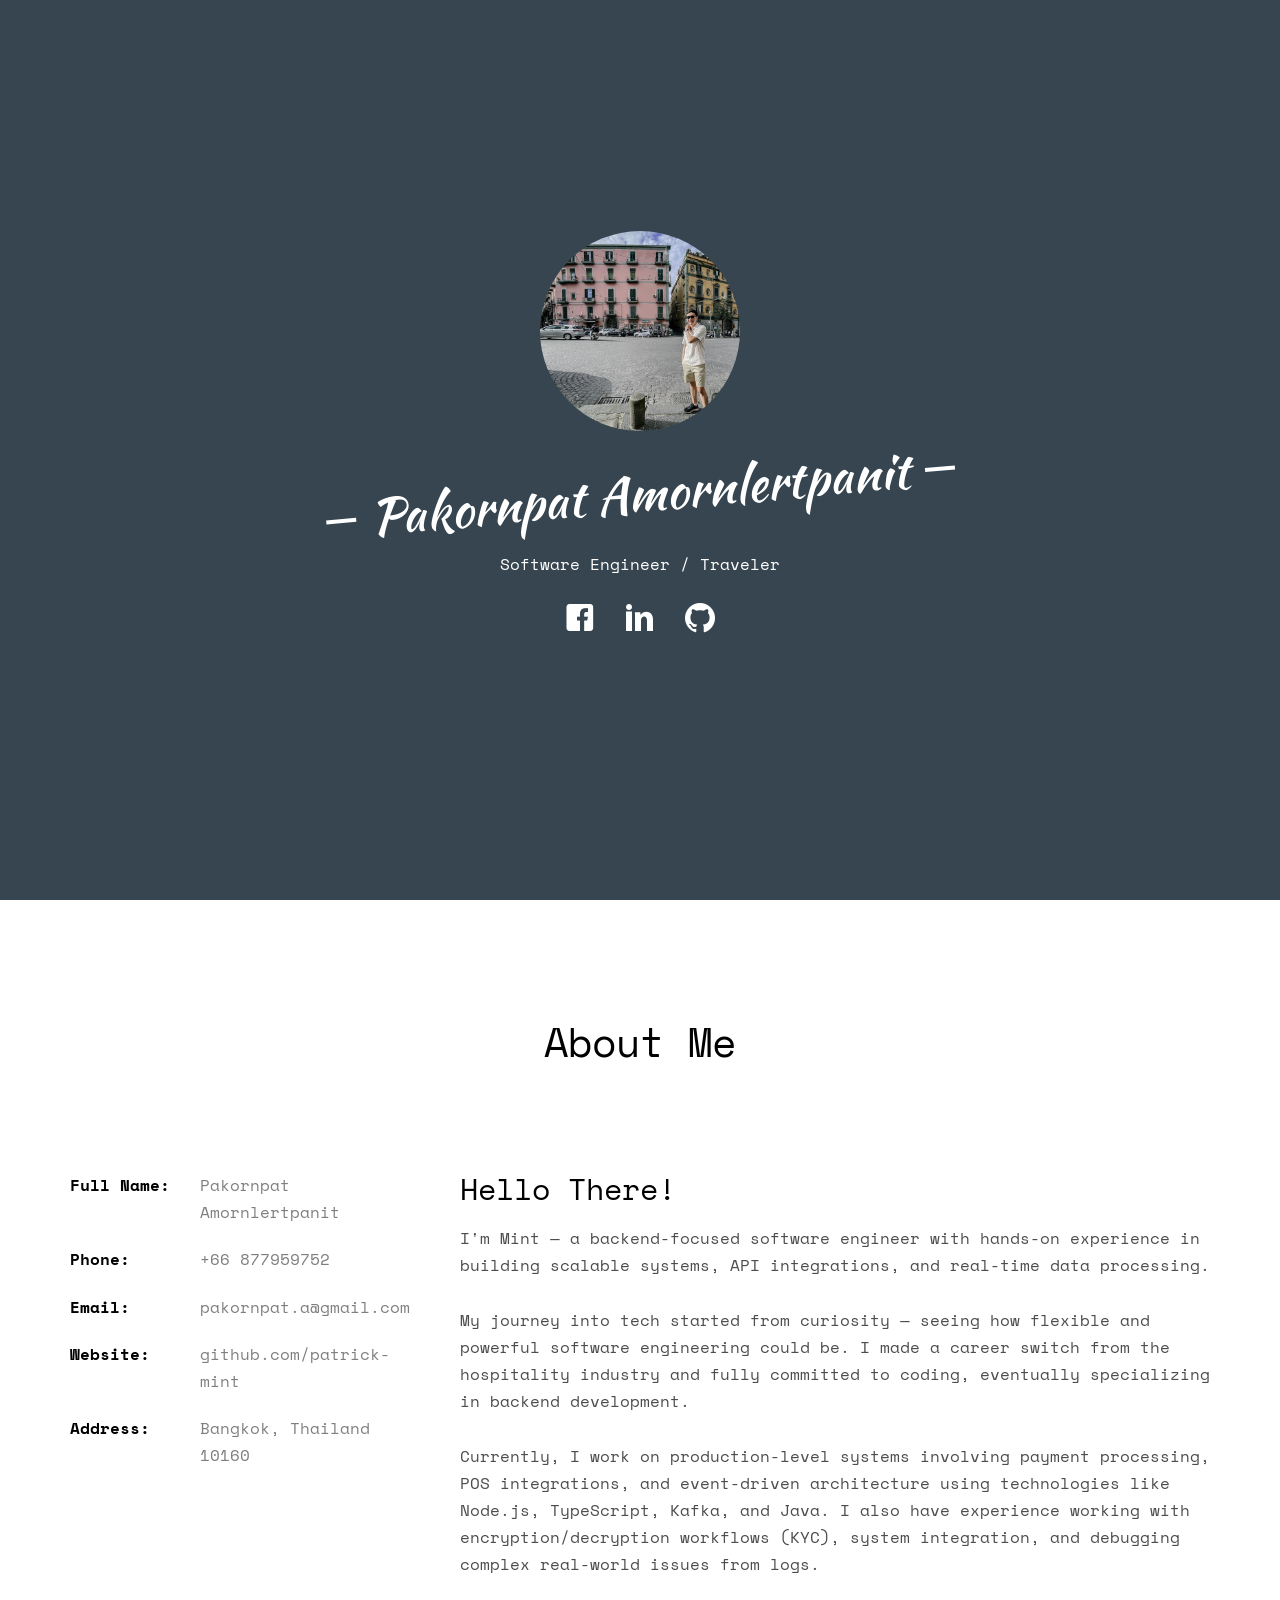
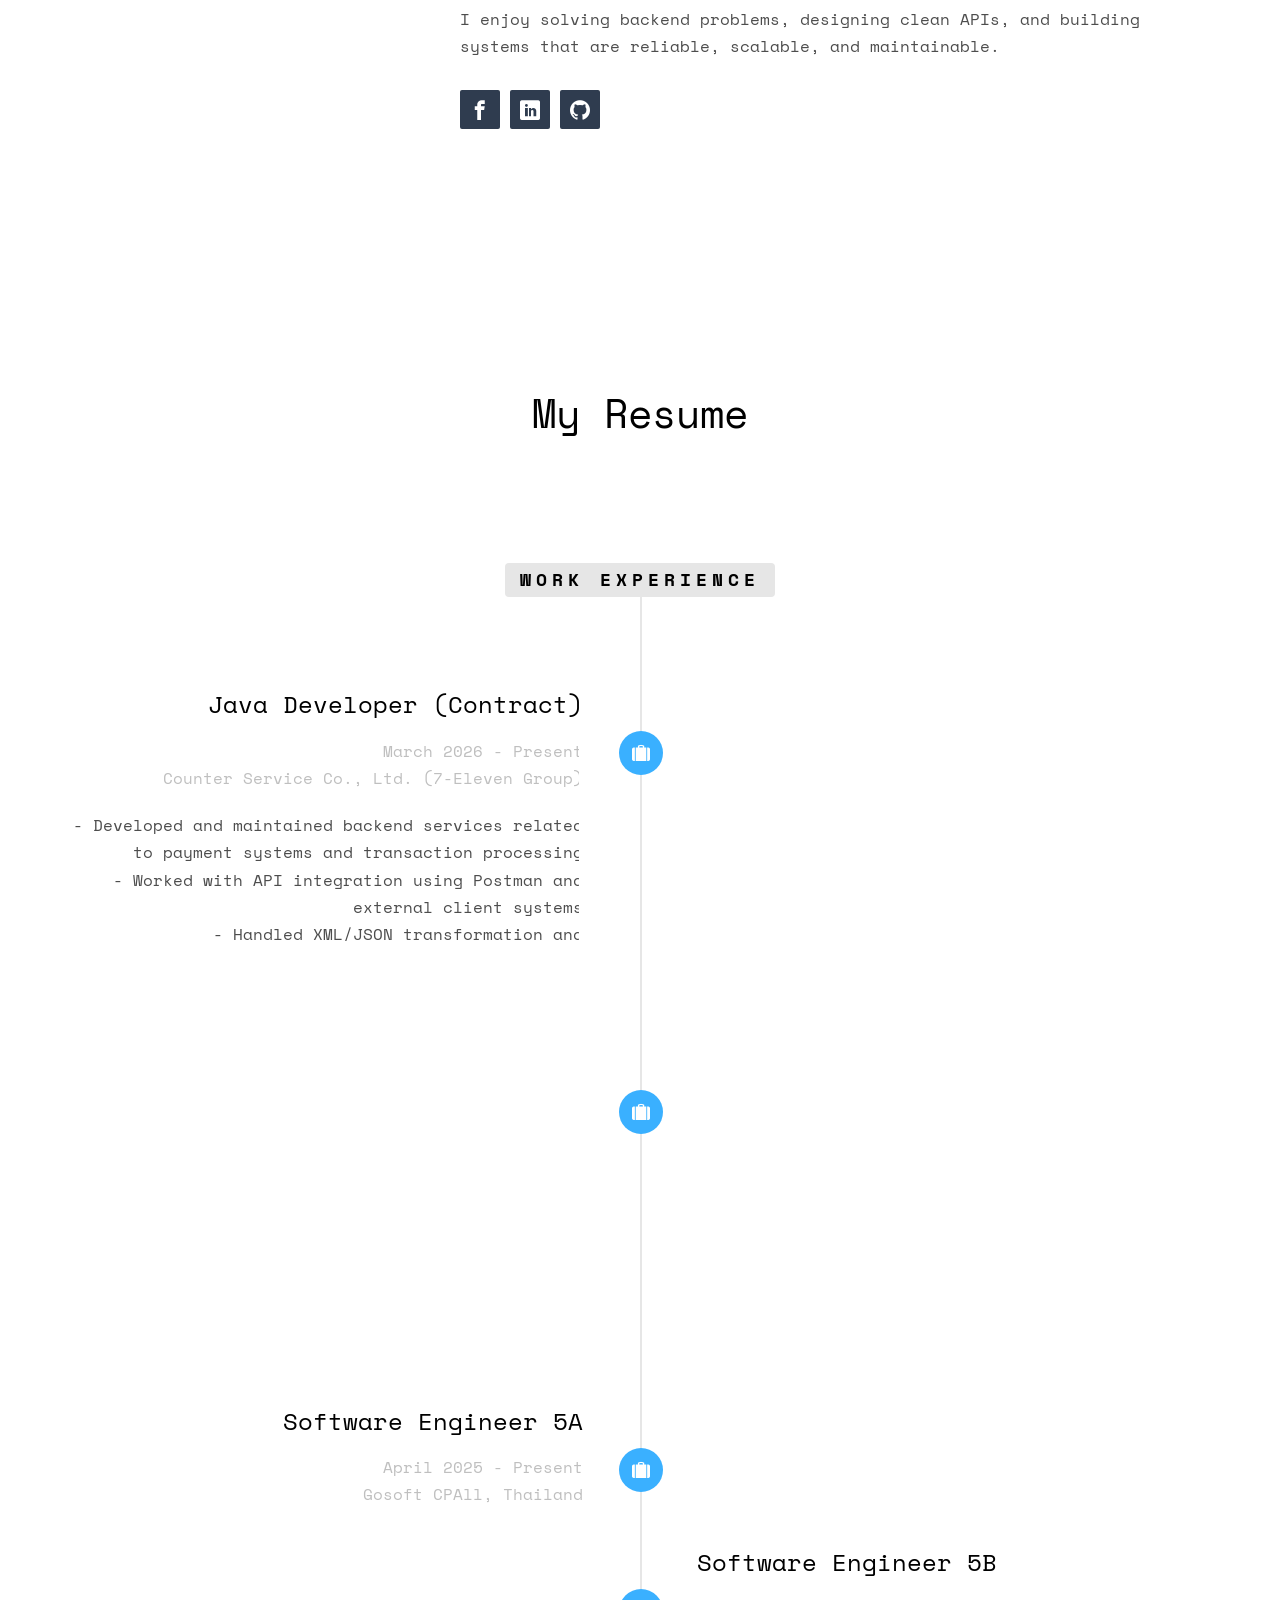
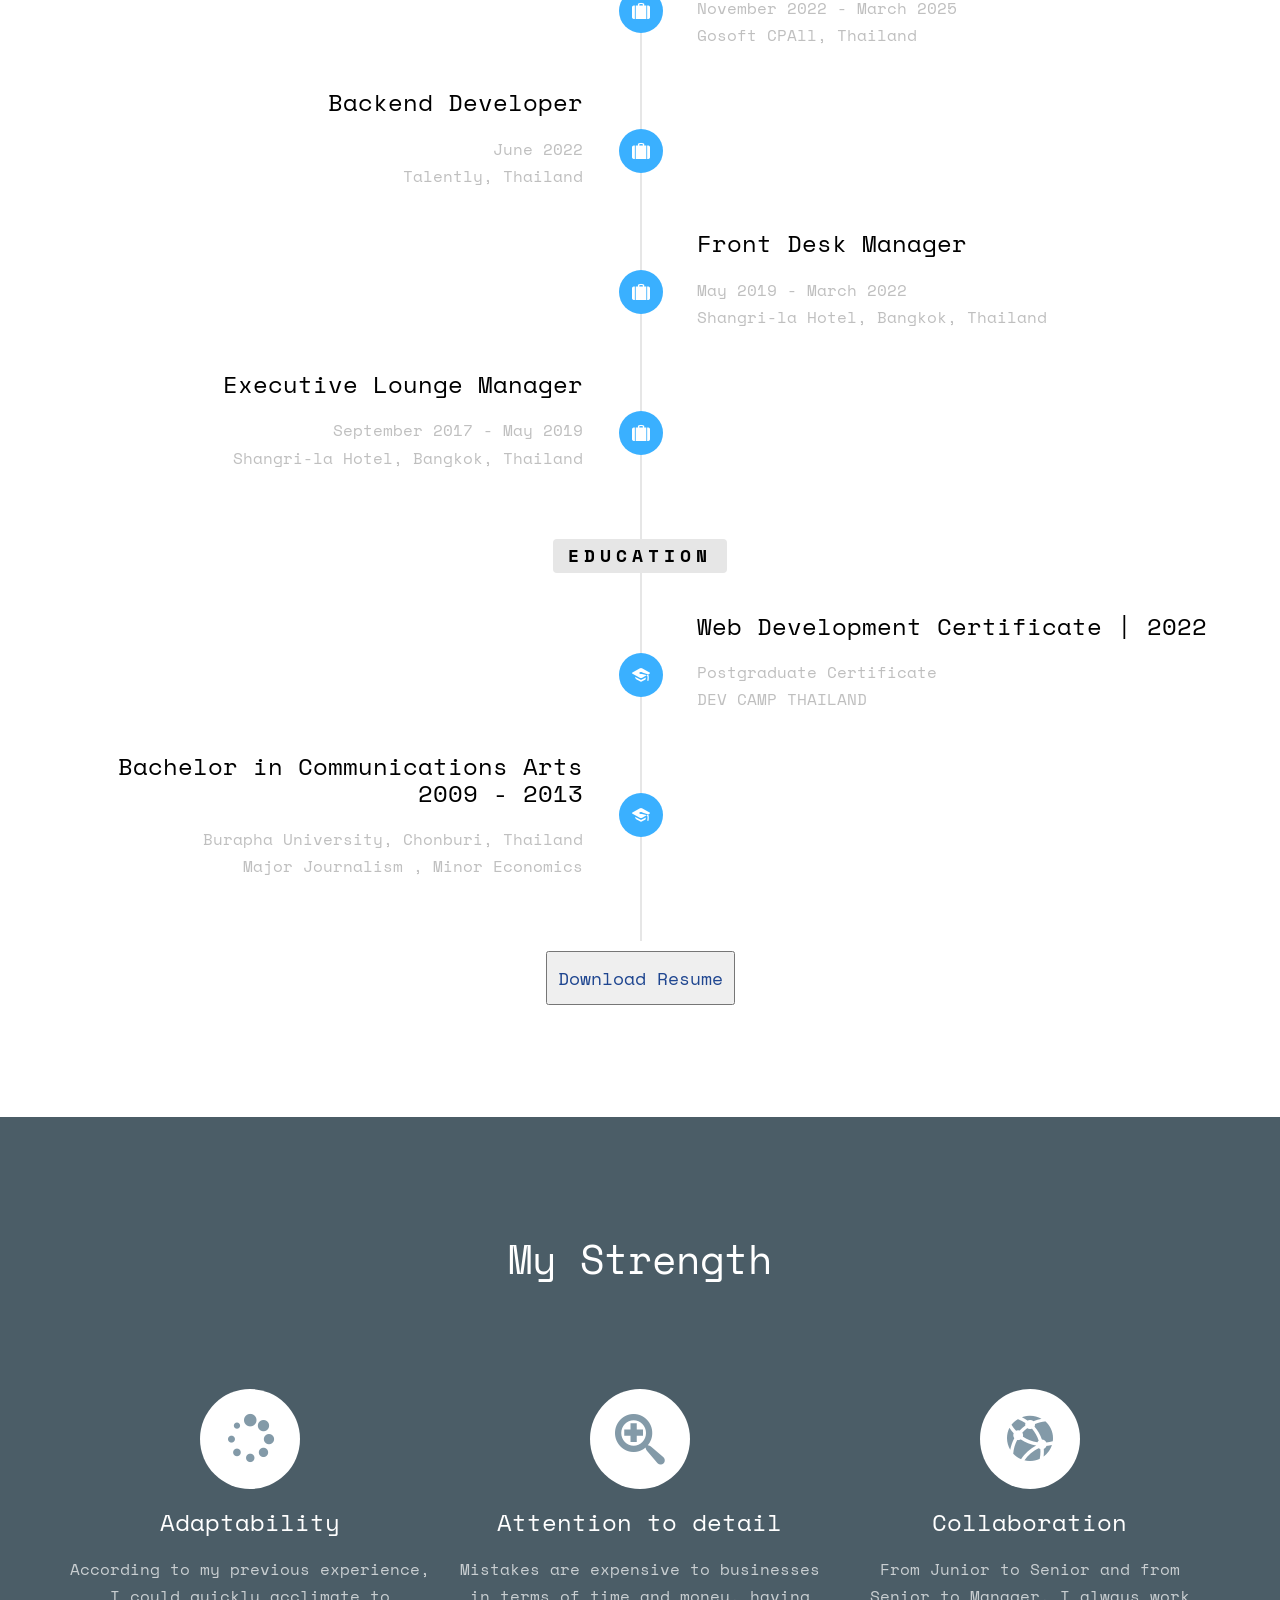
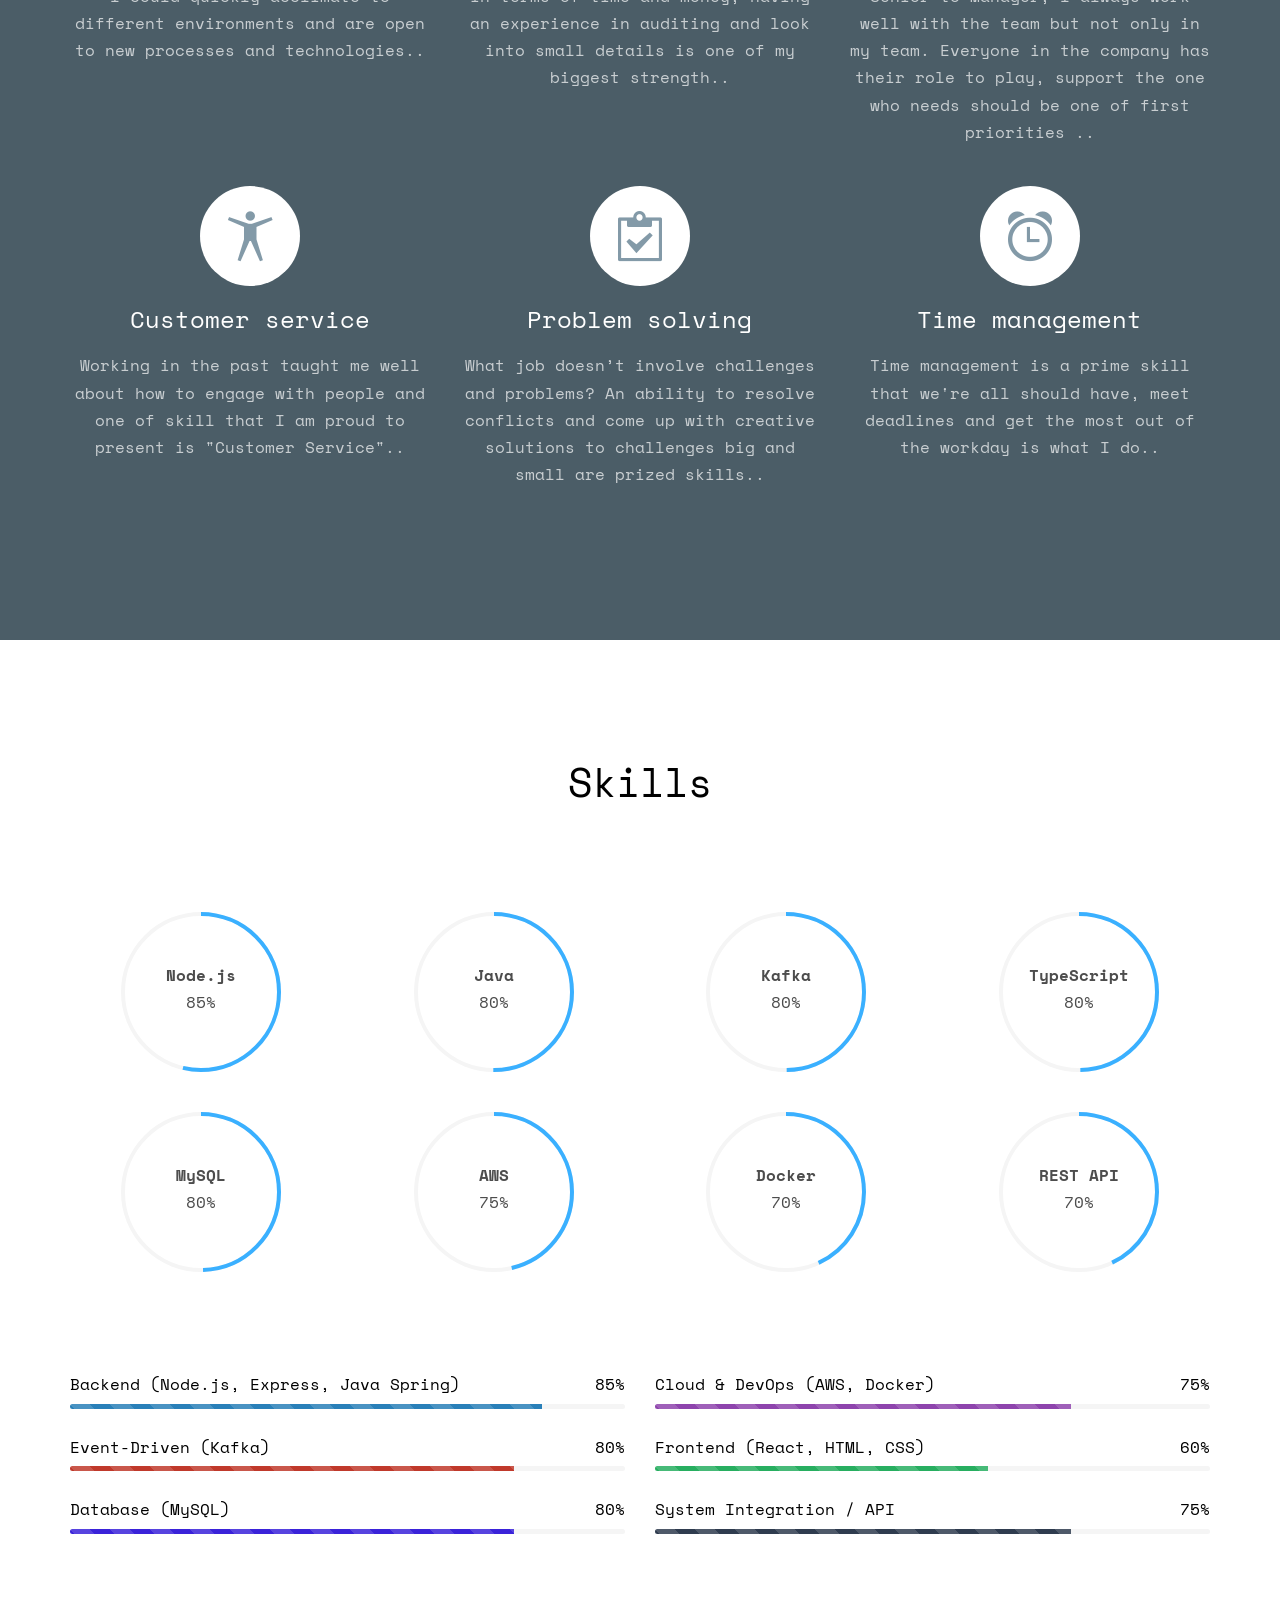
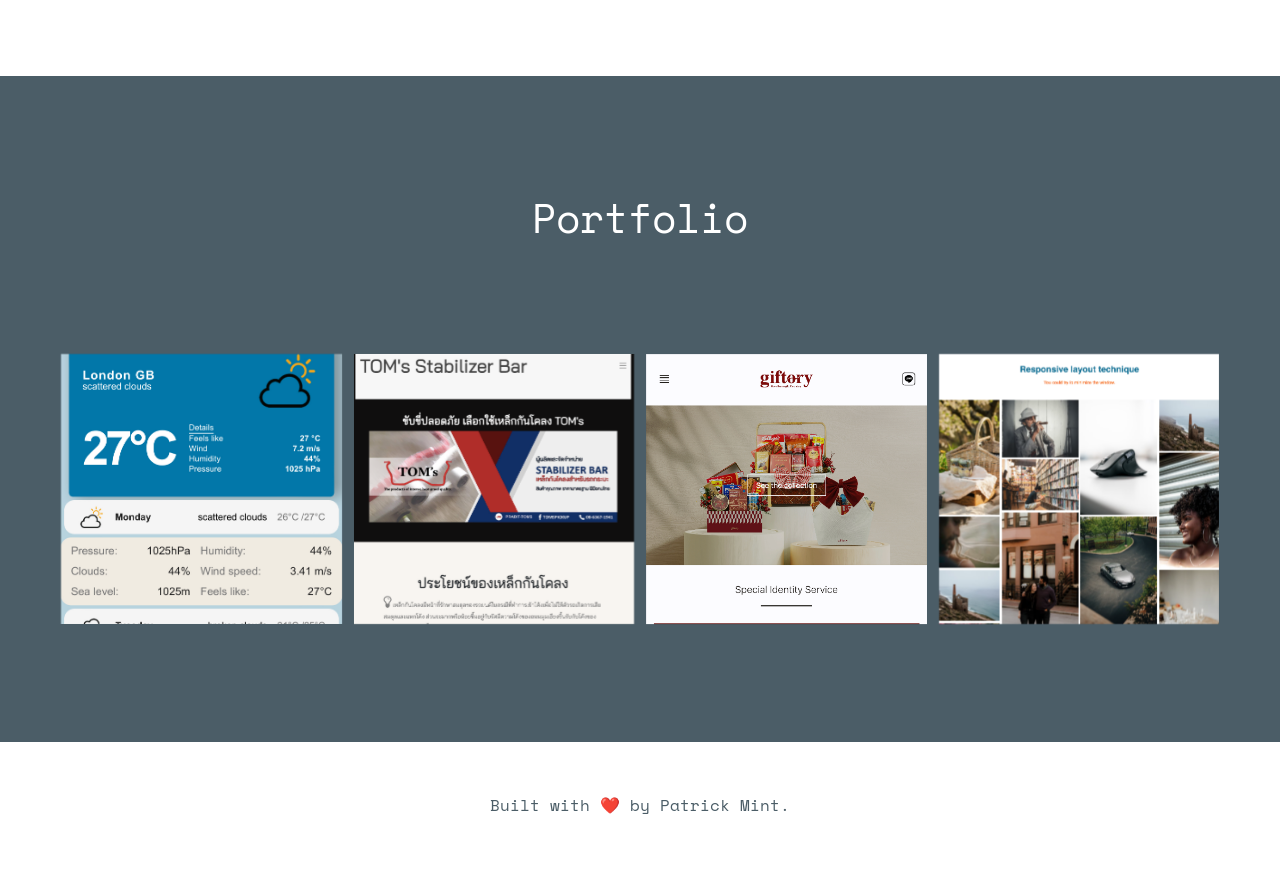
==== index.html @ 3bdcd688 "update phone number" ====
<!DOCTYPE HTML>
<html>

<head>
	<meta charset="utf-8">
	<meta http-equiv="X-UA-Compatible" content="IE=edge">
	<title>Patrick's Portfolio</title>

	<!-- Facebook and Twitter integration -->
	<meta property="og:title" content="" />
	<meta property="og:image" content="" />
	<meta property="og:url" content="" />
	<meta property="og:site_name" content="" />
	<meta property="og:description" content="" />
	<meta name="twitter:title" content="" />
	<meta name="twitter:image" content="" />
	<meta name="twitter:url" content="" />
	<meta name="twitter:card" content="" />

	<link href="https://fonts.googleapis.com/css?family=Space+Mono" rel="stylesheet">
	<link href="https://fonts.googleapis.com/css?family=Kaushan+Script" rel="stylesheet">
	<link rel="stylesheet" href="css/animate.css">
	<link rel="stylesheet" href="css/icomoon.css">
	<link rel="stylesheet" href="css/bootstrap.css">
	<link rel="stylesheet" href="css/style.css">
	<script src="js/modernizr-2.6.2.min.js"></script>


</head>

<body>

	<div class="fh5co-loader"></div>

	<div id="page">
		<header id="fh5co-header" class="fh5co-cover js-fullheight" role="banner"
			style="background-image:url(images/cover_bg_3.jpg);" data-stellar-background-ratio="0.5">
			<div class="overlay"></div>
			<div class="container">
				<div class="row">
					<div class="col-md-8 col-md-offset-2 text-center">
						<div class="display-t js-fullheight">
							<div class="display-tc js-fullheight animate-box" data-animate-effect="fadeIn">
								<div class="profile-thumb" style="background: url(images/user-3.jpg);"></div>
								<h1><span>Pakornpat Amornlertpanit</span></h1>
								<h3><span>Software Engineer / Traveler</span></h3>
								<p>
								<ul class="fh5co-social-icons">

									<li><a href="https://www.facebook.com/mintler/"><i class="icon-facebook2"></i></a>
									</li>
									<li><a href="https://www.linkedin.com/in/pakornpat-amornlertpanit-306434a5/"><i
												class="icon-linkedin2"></i></a></li>
									<li><a href="https://github.com/patrick-mint/"><i class="icon-github2"></i></a></li>

								</ul>
								</p>
							</div>
						</div>
					</div>
				</div>
			</div>
		</header>

		<div id="fh5co-about" class="animate-box">
			<div class="container">
				<div class="row">
					<div class="col-md-8 col-md-offset-2 text-center fh5co-heading">
						<h2>About Me</h2>
					</div>
				</div>
				<div class="row">
					<div class="col-md-4">
						<ul class="info">
							<li><span class="first-block">Full Name:</span><span class="second-block">Pakornpat
									Amornlertpanit</span></li>
							<li><span class="first-block">Phone:</span><span class="second-block">+66 877959752</span></li>
							<li><span class="first-block">Email:</span><span
									class="second-block">pakornpat.a@gmail.com</span></li>
							<li><span class="first-block">Website:</span><span
									class="second-block">github.com/patrick-mint</span></li>
							<li><span class="first-block">Address:</span><span class="second-block">Bangkok,
									Thailand 10160</span></li>
						</ul>
					</div>
					<div class="col-md-8">
						<h2>Hello There!</h2>
						<p>
							I'm Mint — a backend-focused software engineer with hands-on experience in building scalable
							systems, API integrations, and real-time data processing.

							<br><br>

							My journey into tech started from curiosity — seeing how flexible and powerful software
							engineering could be. I made a career switch from the hospitality industry and fully
							committed to coding, eventually specializing in backend development.

							<br><br>

							Currently, I work on production-level systems involving payment processing, POS
							integrations, and event-driven architecture using technologies like Node.js, TypeScript,
							Kafka, and Java. I also have experience working with encryption/decryption workflows (KYC),
							system integration, and debugging complex real-world issues from logs.

							<br><br>

							I enjoy solving backend problems, designing clean APIs, and building systems that are
							reliable, scalable, and maintainable.
						</p>



						</p>
						<p>
						<ul class="fh5co-social-icons">
							<li><a href="https://www.facebook.com/mintler/"><i class="icon-facebook3"></i></a></li>
							<li><a href="https://www.linkedin.com/in/pakornpat-amornlertpanit-306434a5/"><i
										class="icon-linkedin3"></i></a></li>
							<li><a href="https://github.com/patrick-mint"><i class="icon-github2"></i></a></li>
						</ul>
						</p>
					</div>
				</div>
			</div>
		</div>

		<div id="fh5co-resume" class="fh5co-bg-color">
			<div class="container">
				<div class="row animate-box">
					<div class="col-md-8 col-md-offset-2 text-center fh5co-heading">
						<h2>My Resume</h2>
					</div>
				</div>
				<div class="row">
					<div class="col-md-12 col-md-offset-0">
						<ul class="timeline">
							<li class="timeline-heading text-center animate-box">
								<div>
									<h3>Work Experience</h3>
								</div>
							</li>
							<br /><br />
							<li class="animate-box timeline-unverted">
								<div class="timeline-badge"><i class="icon-suitcase"></i></div>
								<div class="timeline-panel">
									<div class="timeline-heading">
										<h3 class="timeline-title">Java Developer (Contract)</h3>
										<span class="company">March 2026 - Present<br> Counter Service Co., Ltd.
											(7-Eleven Group)</span>
									</div>
									<div class="timeline-body">
										<p>
											- Developed and maintained backend services related to payment systems and
											transaction processing<br>
											- Worked with API integration using Postman and external client systems<br>
											- Handled XML/JSON transformation and encryption/decryption workflows
											(KYC-related)<br>
											- Investigated and debugged production logs to resolve real-time issues
										</p>
									</div>
								</div>
							</li>

							<li class="timeline-inverted animate-box">
								<div class="timeline-badge"><i class="icon-suitcase"></i></div>
								<div class="timeline-panel">
									<div class="timeline-heading">
										<h3 class="timeline-title">Senior Backend Engineer (Contract)</h3>
										<span class="company">Sep 2025 - Feb 2026<br> Lotus's (CP Group)</span>
									</div>
									<div class="timeline-body">
										<p>
											- Built backend services using Node.js and TypeScript for POS-related
											systems<br>
											- Integrated Kafka for event-driven architecture and real-time data
											processing<br>
											- Designed scalable APIs and handled high-volume data (store-level
											operations)<br>
											- Worked with AWS services and containerized environments (Docker)
										</p>
									</div>
								</div>
							</li>
							<li class="animate-box timeline-unverted">
								<div class="timeline-badge"><i class="icon-suitcase"></i></div>
								<div class="timeline-panel">
									<div class="timeline-heading">
										<h3 class="timeline-title">Software Engineer 5A</h3>
										<span class="company">April 2025 - Present<br> Gosoft CPAll, Thailand</span>
									</div>
									<div class="timeline-body">
									</div>
								</div>
							</li>
							<li class="timeline-inverted animate-box">
								<div class="timeline-badge"><i class="icon-suitcase"></i></div>
								<div class="timeline-panel">
									<div class="timeline-heading">
										<h3 class="timeline-title">Software Engineer 5B</h3>
										<span class="company">November 2022 - March 2025<br> Gosoft CPAll,
											Thailand</span>
									</div>
									<div class="timeline-body">
									</div>
								</div>
							</li>
							<li class="animate-box timeline-unverted">
								<div class="timeline-badge"><i class="icon-suitcase"></i></div>
								<div class="timeline-panel">
									<div class="timeline-heading">
										<h3 class="timeline-title">Backend Developer</h3>
										<span class="company">June 2022 <br> Talently, Thailand</span>
									</div>
									<div class="timeline-body">
									</div>
								</div>
							</li>
							<li class="timeline-inverted animate-box">
								<div class="timeline-badge"><i class="icon-suitcase"></i></div>
								<div class="timeline-panel">
									<div class="timeline-heading">
										<h3 class="timeline-title">Front Desk Manager</h3>
										<span class="company">May 2019 - March 2022 <br>Shangri-la Hotel, Bangkok,
											Thailand</span>
									</div>
									<div class="timeline-body">
										<!-- <p>none.</p> -->
									</div>
								</div>
							</li>
							<li class="animate-box timeline-unverted">
								<div class="timeline-badge"><i class="icon-suitcase"></i></div>
								<div class="timeline-panel">
									<div class="timeline-heading">
										<h3 class="timeline-title">Executive Lounge Manager</h3>
										<span class="company">September 2017 - May 2019 <br> Shangri-la Hotel, Bangkok,
											Thailand</span>
									</div>
									<div class="timeline-body">
										<!-- <p>none.</p> -->
									</div>
								</div>
							</li>

							<br>
							<li class="timeline-heading text-center animate-box">
								<div>
									<h3>Education</h3>
								</div>
							</li>
							<li class="timeline-inverted animate-box">
								<div class="timeline-badge"><i class="icon-graduation-cap"></i></div>
								<div class="timeline-panel">
									<div class="timeline-heading">
										<h3 class="timeline-title">Web Development Certificate | 2022</h3>
										<span class="company">Postgraduate Certificate <br> DEV CAMP THAILAND</span>
									</div>
									<div class="timeline-body">
										<!-- <p>none.</p> -->
									</div>
								</div>
							</li>
							<li class="animate-box timeline-unverted">
								<div class="timeline-badge"><i class="icon-graduation-cap"></i></div>
								<div class="timeline-panel">
									<div class="timeline-heading">
										<h3 class="timeline-title">Bachelor in Communications Arts <br> 2009 - 2013</h3>
										<span class="company">Burapha University, Chonburi, Thailand
											<br>Major Journalism , Minor Economics
										</span>
									</div>
									<div class="timeline-body">
										<!-- <p>none.</p> -->
									</div>
								</div>
							</li>
						</ul>

						<div class="timeline-heading text-center animate-box">
							<a style="color: #1F4690;"
								href="https://github.com/patrick-mint/patrick-mint.github.io/raw/main/Resume/Resume.pdf"><button
									style="padding : 10px; font-size: large;">Download Resume</button></a>
						</div>

					</div>
				</div>
			</div>
		</div>


		<div id="fh5co-features" class="animate-box">
			<div class="container">
				<div class="services-padding">
					<div class="row">
						<div class="col-md-8 col-md-offset-2 text-center fh5co-heading">
							<h2>My Strength</h2>
						</div>
					</div>
					<div class="row">
						<div class="col-md-4 text-center">
							<div class="feature-left">
								<span class="icon">
									<i class="icon-spinner6"></i>
								</span>
								<div class="feature-copy">
									<h3>Adaptability</h3>
									<p>According to my previous experience, I could quickly acclimate to different
										environments and are open to new processes and technologies..</p>
								</div>
							</div>
						</div>

						<div class="col-md-4 text-center">
							<div class="feature-left">
								<span class="icon">
									<i class="icon-zoom-in"></i>
								</span>
								<div class="feature-copy">
									<h3>Attention to detail </h3>
									<p>Mistakes are expensive to businesses in terms of time and money, having an
										experience in auditing and look into small details is one of my biggest
										strength..</p>
								</div>
							</div>

						</div>
						<div class="col-md-4 text-center">
							<div class="feature-left">
								<span class="icon">
									<i class="icon-network"></i>
								</span>
								<div class="feature-copy">
									<h3>Collaboration</h3>
									<p>From Junior to Senior and from Senior to Manager, I always work well with the
										team but not only in my team. Everyone in the company has their role to play,
										support the one who needs should be one of first priorities ..</p>
								</div>
							</div>
						</div>
					</div>


					<div class="row">
						<div class="col-md-4 text-center">

							<div class="feature-left">
								<span class="icon">
									<i class="icon-accessibility"></i>
								</span>
								<div class="feature-copy">
									<h3>Customer service</h3>
									<p>Working in the past taught me well about how to engage with people and one of
										skill that I am proud to present is "Customer Service"..</p>
								</div>
							</div>

						</div>

						<div class="col-md-4 text-center">
							<div class="feature-left">
								<span class="icon">
									<i class="icon-clipboard3"></i>
								</span>
								<div class="feature-copy">
									<h3>Problem solving</h3>
									<p>What job doesn’t involve challenges and problems? An ability to resolve conflicts
										and come up with creative solutions to challenges big and small are prized
										skills..</p>
								</div>
							</div>

						</div>
						<div class="col-md-4 text-center">
							<div class="feature-left">
								<span class="icon">
									<i class="icon-alarm"></i>
								</span>
								<div class="feature-copy">
									<h3>Time management</h3>
									<p>Time management is a prime skill that we're all should have, meet deadlines and
										get the most out of the workday is what I do..</p>
								</div>
							</div>
						</div>
					</div>
				</div>
			</div>
		</div>

		<div id="fh5co-skills" class="animate-box">
			<div class="container">
				<div class="row">
					<div class="col-md-8 col-md-offset-2 text-center fh5co-heading">
						<h2>Skills</h2>
					</div>
				</div>

				<!-- 🔥 Main Skills (วงกลม) -->
				<div class="row row-pb-md">

					<div class="col-md-3 col-sm-6 col-xs-12 text-center">
						<div class="chart" data-percent="85"><span><strong>Node.js</strong>85%</span></div>
					</div>

					<div class="col-md-3 col-sm-6 col-xs-12 text-center">
						<div class="chart" data-percent="80"><span><strong>Java</strong>80%</span></div>
					</div>

					<div class="col-md-3 col-sm-6 col-xs-12 text-center">
						<div class="chart" data-percent="80"><span><strong>Kafka</strong>80%</span></div>
					</div>

					<div class="col-md-3 col-sm-6 col-xs-12 text-center">
						<div class="chart" data-percent="80"><span><strong>TypeScript</strong>80%</span></div>
					</div>

					<div class="col-md-3 col-sm-6 col-xs-12 text-center">
						<div class="chart" data-percent="80"><span><strong>MySQL</strong>80%</span></div>
					</div>

					<div class="col-md-3 col-sm-6 col-xs-12 text-center">
						<div class="chart" data-percent="75"><span><strong>AWS</strong>75%</span></div>
					</div>

					<div class="col-md-3 col-sm-6 col-xs-12 text-center">
						<div class="chart" data-percent="70"><span><strong>Docker</strong>70%</span></div>
					</div>

					<div class="col-md-3 col-sm-6 col-xs-12 text-center">
						<div class="chart" data-percent="70"><span><strong>REST API</strong>70%</span></div>
					</div>

				</div>

				<!-- 🔥 Detail Skills (bar) -->
				<div class="row">

					<div class="col-md-6">

						<div class="progress-wrap">
							<h3><span class="name-left">Backend (Node.js, Express, Java Spring)</span><span
									class="value-right">85%</span></h3>
							<div class="progress">
								<div class="progress-bar progress-bar-1 progress-bar-striped active" style="width:85%">
								</div>
							</div>
						</div>

						<div class="progress-wrap">
							<h3><span class="name-left">Event-Driven (Kafka)</span><span class="value-right">80%</span>
							</h3>
							<div class="progress">
								<div class="progress-bar progress-bar-2 progress-bar-striped active" style="width:80%">
								</div>
							</div>
						</div>

						<div class="progress-wrap">
							<h3><span class="name-left">Database (MySQL)</span><span class="value-right">80%</span></h3>
							<div class="progress">
								<div class="progress-bar progress-bar-3 progress-bar-striped active" style="width:80%">
								</div>
							</div>
						</div>

					</div>

					<div class="col-md-6">

						<div class="progress-wrap">
							<h3><span class="name-left">Cloud & DevOps (AWS, Docker)</span><span
									class="value-right">75%</span></h3>
							<div class="progress">
								<div class="progress-bar progress-bar-4 progress-bar-striped active" style="width:75%">
								</div>
							</div>
						</div>

						<div class="progress-wrap">
							<h3><span class="name-left">Frontend (React, HTML, CSS)</span><span
									class="value-right">60%</span></h3>
							<div class="progress">
								<div class="progress-bar progress-bar-5 progress-bar-striped active" style="width:60%">
								</div>
							</div>
						</div>

						<div class="progress-wrap">
							<h3><span class="name-left">System Integration / API</span><span
									class="value-right">75%</span></h3>
							<div class="progress">
								<div class="progress-bar progress-bar-striped active" style="width:75%"></div>
							</div>
						</div>

					</div>

				</div>
			</div>
		</div>

		<div id="fh5co-work" class="fh5co-bg-dark">
			<div class="container">
				<div class="row animate-box">
					<div class="col-md-8 col-md-offset-2 text-center fh5co-heading">
						<h2>Portfolio</h2>
					</div>
				</div>
				<div class="row">
					<div class="col-md-3 text-center col-padding animate-box">
						<a href="https://patrick-mint.github.io/Weather-App" class="work"
							style="background-image: url(images/portfolio-1.jpg);">
							<div class="desc">
								<h3>Weather Application</h3>
								<span>Web Application</span>
							</div>
						</a>
					</div>
					<div class="col-md-3 text-center col-padding animate-box">
						<a href="https://patrick-mint.github.io/Tomspickup/" class="work"
							style="background-image: url(images/portfolio-2.png);">
							<div class="desc">
								<h3>Toms Pickup</h3>
								<span>Website</span>
							</div>
						</a>
					</div>
					<div class="col-md-3 text-center col-padding animate-box">
						<a href="https://www.giftoryth.com" class="work"
							style="background-image: url(images/portfolio-3.png);">
							<div class="desc">
								<h3>Giftory Thailand</h3>
								<span>Website for showcase</span>
							</div>
						</a>
					</div>
					<div class="col-md-3 text-center col-padding animate-box">
						<a href="https://patrick-mint.github.io/Responsive_Picture/" class="work"
							style="background-image: url(images/portfolio-4.png);">
							<div class="desc">
								<h3>Responsive Picture</h3>
								<span>Showcase Example</span>
							</div>
						</a>
					</div>
					<!-- <div class="col-md-3 text-center col-padding animate-box">
					<a href="#" class="work" style="background-image: url(images/portfolio-5.jpg);">
						<div class="desc">
							<h3>Project Name</h3>
							<span>Website</span>
						</div>
					</a>
				</div>
				<div class="col-md-3 text-center col-padding animate-box">
					<a href="#" class="work" style="background-image: url(images/portfolio-6.jpg);">
						<div class="desc">
							<h3>Project Name</h3>
							<span>Illustration</span>
						</div>
					</a>
				</div>
				<div class="col-md-3 text-center col-padding animate-box">
					<a href="#" class="work" style="background-image: url(images/portfolio-7.jpg);">
						<div class="desc">
							<h3>Project Name</h3>
							<span>Brading</span>
						</div>
					</a>
				</div>
				<div class="col-md-3 text-center col-padding animate-box">
					<a href="#" class="work" style="background-image: url(images/portfolio-8.jpg);">
						<div class="desc">
							<h3>Project Name</h3>
							<span>Illustration</span>
						</div>
					</a>
				</div> -->
				</div>
			</div>
		</div>

		<div id="fh5co-footer">
			<div class="container">
				<div class="row">
					<div class="col-md-12">
						<p>Built with ❤️ by Patrick Mint.</p>
					</div>
				</div>
			</div>
		</div>

		<div class="gototop js-top">
			<a href="#" class="js-gotop"><i class="icon-arrow-up22"></i></a>
		</div>

		<!-- jQuery -->
		<script src="js/jquery.min.js"></script>
		<!-- jQuery Easing -->
		<script src="js/jquery.easing.1.3.js"></script>
		<!-- Bootstrap -->
		<script src="js/bootstrap.min.js"></script>
		<!-- Waypoints -->
		<script src="js/jquery.waypoints.min.js"></script>
		<!-- Stellar Parallax -->
		<script src="js/jquery.stellar.min.js"></script>
		<!-- Easy PieChart -->
		<script src="js/jquery.easypiechart.min.js"></script>

		<!-- Main -->
		<script src="js/main.js"></script>

</body>

</html>
---- css/icomoon.css ----
@font-face {
    font-family: 'icomoon';
    src:    url('fonts/icomoon.eot?1oniuf');
    src:    url('fonts/icomoon.eot?1oniuf#iefix') format('embedded-opentype'),
        url('fonts/icomoon.ttf?1oniuf') format('truetype'),
        url('fonts/icomoon.woff?1oniuf') format('woff'),
        url('fonts/icomoon.svg?1oniuf#icomoon') format('svg');
    font-weight: normal;
    font-style: normal;
}

[class^="icon-"], [class*=" icon-"] {
    /* use !important to prevent issues with browser extensions that change fonts */
    font-family: 'icomoon' !important;
    speak: none;
    font-style: normal;
    font-weight: normal;
    font-variant: normal;
    text-transform: none;
    line-height: 1;

    /* Better Font Rendering =========== */
    -webkit-font-smoothing: antialiased;
    -moz-osx-font-smoothing: grayscale;
}

.icon-mobile:before {
    content: "\e000";
}
.icon-laptop:before {
    content: "\e001";
}
.icon-desktop:before {
    content: "\e002";
}
.icon-tablet:before {
    content: "\e003";
}
.icon-phone:before {
    content: "\e004";
}
.icon-document:before {
    content: "\e005";
}
.icon-documents:before {
    content: "\e006";
}
.icon-search:before {
    content: "\e007";
}
.icon-clipboard:before {
    content: "\e008";
}
.icon-newspaper:before {
    content: "\e009";
}
.icon-notebook:before {
    content: "\e00a";
}
.icon-book-open:before {
    content: "\e00b";
}
.icon-browser:before {
    content: "\e00c";
}
.icon-calendar:before {
    content: "\e00d";
}
.icon-presentation:before {
    content: "\e00e";
}
.icon-picture:before {
    content: "\e00f";
}
.icon-pictures:before {
    content: "\e010";
}
.icon-video:before {
    content: "\e011";
}
.icon-camera:before {
    content: "\e012";
}
.icon-printer:before {
    content: "\e013";
}
.icon-toolbox:before {
    content: "\e014";
}
.icon-briefcase:before {
    content: "\e015";
}
.icon-wallet:before {
    content: "\e016";
}
.icon-gift:before {
    content: "\e017";
}
.icon-bargraph:before {
    content: "\e018";
}
.icon-grid:before {
    content: "\e019";
}
.icon-expand:before {
    content: "\e01a";
}
.icon-focus:before {
    content: "\e01b";
}
.icon-edit:before {
    content: "\e01c";
}
.icon-adjustments:before {
    content: "\e01d";
}
.icon-ribbon:before {
    content: "\e01e";
}
.icon-hourglass:before {
    content: "\e01f";
}
.icon-lock:before {
    content: "\e020";
}
.icon-megaphone:before {
    content: "\e021";
}
.icon-shield:before {
    content: "\e022";
}
.icon-trophy:before {
    content: "\e023";
}
.icon-flag:before {
    content: "\e024";
}
.icon-map:before {
    content: "\e025";
}
.icon-puzzle:before {
    content: "\e026";
}
.icon-basket:before {
    content: "\e027";
}
.icon-envelope:before {
    content: "\e028";
}
.icon-streetsign:before {
    content: "\e029";
}
.icon-telescope:before {
    content: "\e02a";
}
.icon-gears:before {
    content: "\e02b";
}
.icon-key:before {
    content: "\e02c";
}
.icon-paperclip:before {
    content: "\e02d";
}
.icon-attachment:before {
    content: "\e02e";
}
.icon-pricetags:before {
    content: "\e02f";
}
.icon-lightbulb:before {
    content: "\e030";
}
.icon-layers:before {
    content: "\e031";
}
.icon-pencil:before {
    content: "\e032";
}
.icon-tools:before {
    content: "\e033";
}
.icon-tools-2:before {
    content: "\e034";
}
.icon-scissors:before {
    content: "\e035";
}
.icon-paintbrush:before {
    content: "\e036";
}
.icon-magnifying-glass:before {
    content: "\e037";
}
.icon-circle-compass:before {
    content: "\e038";
}
.icon-linegraph:before {
    content: "\e039";
}
.icon-mic:before {
    content: "\e03a";
}
.icon-strategy:before {
    content: "\e03b";
}
.icon-beaker:before {
    content: "\e03c";
}
.icon-caution:before {
    content: "\e03d";
}
.icon-recycle:before {
    content: "\e03e";
}
.icon-anchor:before {
    content: "\e03f";
}
.icon-profile-male:before {
    content: "\e040";
}
.icon-profile-female:before {
    content: "\e041";
}
.icon-bike:before {
    content: "\e042";
}
.icon-wine:before {
    content: "\e043";
}
.icon-hotairballoon:before {
    content: "\e044";
}
.icon-globe:before {
    content: "\e045";
}
.icon-genius:before {
    content: "\e046";
}
.icon-map-pin:before {
    content: "\e047";
}
.icon-dial:before {
    content: "\e048";
}
.icon-chat:before {
    content: "\e049";
}
.icon-heart:before {
    content: "\e04a";
}
.icon-cloud:before {
    content: "\e04b";
}
.icon-upload:before {
    content: "\e04c";
}
.icon-download:before {
    content: "\e04d";
}
.icon-target:before {
    content: "\e04e";
}
.icon-hazardous:before {
    content: "\e04f";
}
.icon-piechart:before {
    content: "\e050";
}
.icon-speedometer:before {
    content: "\e051";
}
.icon-global:before {
    content: "\e052";
}
.icon-compass:before {
    content: "\e053";
}
.icon-lifesaver:before {
    content: "\e054";
}
.icon-clock:before {
    content: "\e055";
}
.icon-aperture:before {
    content: "\e056";
}
.icon-quote:before {
    content: "\e057";
}
.icon-scope:before {
    content: "\e058";
}
.icon-alarmclock:before {
    content: "\e059";
}
.icon-refresh:before {
    content: "\e05a";
}
.icon-happy:before {
    content: "\e05b";
}
.icon-sad:before {
    content: "\e05c";
}
.icon-facebook:before {
    content: "\e05d";
}
.icon-twitter:before {
    content: "\e05e";
}
.icon-googleplus:before {
    content: "\e05f";
}
.icon-rss:before {
    content: "\e060";
}
.icon-tumblr:before {
    content: "\e061";
}
.icon-linkedin:before {
    content: "\e062";
}
.icon-dribbble:before {
    content: "\e063";
}
.icon-box2:before {
    content: "\ea82";
}
.icon-write:before {
    content: "\ea83";
}
.icon-clock2:before {
    content: "\ea84";
}
.icon-reply2:before {
    content: "\ea85";
}
.icon-reply-all2:before {
    content: "\ea86";
}
.icon-forward2:before {
    content: "\ea87";
}
.icon-flag2:before {
    content: "\ea88";
}
.icon-search2:before {
    content: "\ea89";
}
.icon-trash2:before {
    content: "\ea8a";
}
.icon-envelope2:before {
    content: "\ea8b";
}
.icon-bubble:before {
    content: "\ea8c";
}
.icon-bubbles:before {
    content: "\ea8d";
}
.icon-user2:before {
    content: "\ea8e";
}
.icon-users2:before {
    content: "\ea8f";
}
.icon-cloud2:before {
    content: "\ea90";
}
.icon-download2:before {
    content: "\ea91";
}
.icon-upload2:before {
    content: "\ea92";
}
.icon-rain:before {
    content: "\ea93";
}
.icon-sun:before {
    content: "\ea94";
}
.icon-moon2:before {
    content: "\ea95";
}
.icon-bell2:before {
    content: "\ea96";
}
.icon-folder2:before {
    content: "\ea97";
}
.icon-pin2:before {
    content: "\ea98";
}
.icon-sound2:before {
    content: "\ea99";
}
.icon-microphone:before {
    content: "\ea9a";
}
.icon-camera2:before {
    content: "\ea9b";
}
.icon-image2:before {
    content: "\ea9c";
}
.icon-cog2:before {
    content: "\ea9d";
}
.icon-calendar2:before {
    content: "\ea9e";
}
.icon-book2:before {
    content: "\ea9f";
}
.icon-map-marker:before {
    content: "\eaa0";
}
.icon-store:before {
    content: "\eaa1";
}
.icon-support:before {
    content: "\eaa2";
}
.icon-tag2:before {
    content: "\eaa3";
}
.icon-heart2:before {
    content: "\eaa4";
}
.icon-video-camera:before {
    content: "\eaa5";
}
.icon-trophy2:before {
    content: "\eaa6";
}
.icon-cart:before {
    content: "\eaa7";
}
.icon-eye2:before {
    content: "\eaa8";
}
.icon-cancel:before {
    content: "\eaa9";
}
.icon-chart:before {
    content: "\eaaa";
}
.icon-target2:before {
    content: "\eaab";
}
.icon-printer2:before {
    content: "\eaac";
}
.icon-location2:before {
    content: "\eaad";
}
.icon-bookmark2:before {
    content: "\eaae";
}
.icon-monitor:before {
    content: "\eaaf";
}
.icon-cross2:before {
    content: "\eab0";
}
.icon-plus2:before {
    content: "\eab1";
}
.icon-left:before {
    content: "\eab2";
}
.icon-up:before {
    content: "\eab3";
}
.icon-browser2:before {
    content: "\eab4";
}
.icon-windows:before {
    content: "\eab5";
}
.icon-switch2:before {
    content: "\eab6";
}
.icon-dashboard:before {
    content: "\eab7";
}
.icon-play:before {
    content: "\eab8";
}
.icon-fast-forward:before {
    content: "\eab9";
}
.icon-next:before {
    content: "\eaba";
}
.icon-refresh2:before {
    content: "\eabb";
}
.icon-film:before {
    content: "\eabc";
}
.icon-home2:before {
    content: "\eabd";
}
.icon-add-to-list:before {
    content: "\e901";
}
.icon-classic-computer:before {
    content: "\e902";
}
.icon-controller-fast-backward:before {
    content: "\e903";
}
.icon-creative-commons-attribution:before {
    content: "\e904";
}
.icon-creative-commons-noderivs:before {
    content: "\e905";
}
.icon-creative-commons-noncommercial-eu:before {
    content: "\e906";
}
.icon-creative-commons-noncommercial-us:before {
    content: "\e907";
}
.icon-creative-commons-public-domain:before {
    content: "\e908";
}
.icon-creative-commons-remix:before {
    content: "\e909";
}
.icon-creative-commons-share:before {
    content: "\e90a";
}
.icon-creative-commons-sharealike:before {
    content: "\e90b";
}
.icon-creative-commons:before {
    content: "\e90c";
}
.icon-document-landscape:before {
    content: "\e90d";
}
.icon-remove-user:before {
    content: "\e90e";
}
.icon-warning:before {
    content: "\e90f";
}
.icon-arrow-bold-down:before {
    content: "\e910";
}
.icon-arrow-bold-left:before {
    content: "\e911";
}
.icon-arrow-bold-right:before {
    content: "\e912";
}
.icon-arrow-bold-up:before {
    content: "\e913";
}
.icon-arrow-down:before {
    content: "\e914";
}
.icon-arrow-left:before {
    content: "\e915";
}
.icon-arrow-long-down:before {
    content: "\e916";
}
.icon-arrow-long-left:before {
    content: "\e917";
}
.icon-arrow-long-right:before {
    content: "\e918";
}
.icon-arrow-long-up:before {
    content: "\e919";
}
.icon-arrow-right:before {
    content: "\e91a";
}
.icon-arrow-up:before {
    content: "\e91b";
}
.icon-arrow-with-circle-down:before {
    content: "\e91c";
}
.icon-arrow-with-circle-left:before {
    content: "\e91d";
}
.icon-arrow-with-circle-right:before {
    content: "\e91e";
}
.icon-arrow-with-circle-up:before {
    content: "\e91f";
}
.icon-bookmark:before {
    content: "\e920";
}
.icon-bookmarks:before {
    content: "\e921";
}
.icon-chevron-down:before {
    content: "\e922";
}
.icon-chevron-left:before {
    content: "\e923";
}
.icon-chevron-right:before {
    content: "\e924";
}
.icon-chevron-small-down:before {
    content: "\e925";
}
.icon-chevron-small-left:before {
    content: "\e926";
}
.icon-chevron-small-right:before {
    content: "\e927";
}
.icon-chevron-small-up:before {
    content: "\e928";
}
.icon-chevron-thin-down:before {
    content: "\e929";
}
.icon-chevron-thin-left:before {
    content: "\e92a";
}
.icon-chevron-thin-right:before {
    content: "\e92b";
}
.icon-chevron-thin-up:before {
    content: "\e92c";
}
.icon-chevron-up:before {
    content: "\e92d";
}
.icon-chevron-with-circle-down:before {
    content: "\e92e";
}
.icon-chevron-with-circle-left:before {
    content: "\e92f";
}
.icon-chevron-with-circle-right:before {
    content: "\e930";
}
.icon-chevron-with-circle-up:before {
    content: "\e931";
}
.icon-cloud3:before {
    content: "\e932";
}
.icon-controller-fast-forward:before {
    content: "\e933";
}
.icon-controller-jump-to-start:before {
    content: "\e934";
}
.icon-controller-next:before {
    content: "\e935";
}
.icon-controller-paus:before {
    content: "\e936";
}
.icon-controller-play:before {
    content: "\e937";
}
.icon-controller-record:before {
    content: "\e938";
}
.icon-controller-stop:before {
    content: "\e939";
}
.icon-controller-volume:before {
    content: "\e93a";
}
.icon-dot-single:before {
    content: "\e93b";
}
.icon-dots-three-horizontal:before {
    content: "\e93c";
}
.icon-dots-three-vertical:before {
    content: "\e93d";
}
.icon-dots-two-horizontal:before {
    content: "\e93e";
}
.icon-dots-two-vertical:before {
    content: "\e93f";
}
.icon-download3:before {
    content: "\e940";
}
.icon-emoji-flirt:before {
    content: "\e941";
}
.icon-flow-branch:before {
    content: "\e942";
}
.icon-flow-cascade:before {
    content: "\e943";
}
.icon-flow-line:before {
    content: "\e944";
}
.icon-flow-parallel:before {
    content: "\e945";
}
.icon-flow-tree:before {
    content: "\e946";
}
.icon-install:before {
    content: "\e947";
}
.icon-layers2:before {
    content: "\e948";
}
.icon-open-book:before {
    content: "\e949";
}
.icon-resize-100:before {
    content: "\e94a";
}
.icon-resize-full-screen:before {
    content: "\e94b";
}
.icon-save:before {
    content: "\e94c";
}
.icon-select-arrows:before {
    content: "\e94d";
}
.icon-sound-mute:before {
    content: "\e94e";
}
.icon-sound:before {
    content: "\e94f";
}
.icon-trash:before {
    content: "\e950";
}
.icon-triangle-down:before {
    content: "\e951";
}
.icon-triangle-left:before {
    content: "\e952";
}
.icon-triangle-right:before {
    content: "\e953";
}
.icon-triangle-up:before {
    content: "\e954";
}
.icon-uninstall:before {
    content: "\e955";
}
.icon-upload-to-cloud:before {
    content: "\e956";
}
.icon-upload3:before {
    content: "\e957";
}
.icon-add-user:before {
    content: "\e958";
}
.icon-address:before {
    content: "\e959";
}
.icon-adjust:before {
    content: "\e95a";
}
.icon-air:before {
    content: "\e95b";
}
.icon-aircraft-landing:before {
    content: "\e95c";
}
.icon-aircraft-take-off:before {
    content: "\e95d";
}
.icon-aircraft:before {
    content: "\e95e";
}
.icon-align-bottom:before {
    content: "\e95f";
}
.icon-align-horizontal-middle:before {
    content: "\e960";
}
.icon-align-left:before {
    content: "\e961";
}
.icon-align-right:before {
    content: "\e962";
}
.icon-align-top:before {
    content: "\e963";
}
.icon-align-vertical-middle:before {
    content: "\e964";
}
.icon-archive:before {
    content: "\e965";
}
.icon-area-graph:before {
    content: "\e966";
}
.icon-attachment2:before {
    content: "\e967";
}
.icon-awareness-ribbon:before {
    content: "\e968";
}
.icon-back-in-time:before {
    content: "\e969";
}
.icon-back:before {
    content: "\e96a";
}
.icon-bar-graph:before {
    content: "\e96b";
}
.icon-battery:before {
    content: "\e96c";
}
.icon-beamed-note:before {
    content: "\e96d";
}
.icon-bell:before {
    content: "\e96e";
}
.icon-blackboard:before {
    content: "\e96f";
}
.icon-block:before {
    content: "\e970";
}
.icon-book:before {
    content: "\e971";
}
.icon-bowl:before {
    content: "\e972";
}
.icon-box:before {
    content: "\e973";
}
.icon-briefcase2:before {
    content: "\e974";
}
.icon-browser3:before {
    content: "\e975";
}
.icon-brush:before {
    content: "\e976";
}
.icon-bucket:before {
    content: "\e977";
}
.icon-cake:before {
    content: "\e978";
}
.icon-calculator:before {
    content: "\e979";
}
.icon-calendar3:before {
    content: "\e97a";
}
.icon-camera3:before {
    content: "\e97b";
}
.icon-ccw:before {
    content: "\e97c";
}
.icon-chat2:before {
    content: "\e97d";
}
.icon-check:before {
    content: "\e97e";
}
.icon-circle-with-cross:before {
    content: "\e97f";
}
.icon-circle-with-minus:before {
    content: "\e980";
}
.icon-circle-with-plus:before {
    content: "\e981";
}
.icon-circle:before {
    content: "\e982";
}
.icon-circular-graph:before {
    content: "\e983";
}
.icon-clapperboard:before {
    content: "\e984";
}
.icon-clipboard2:before {
    content: "\e985";
}
.icon-clock3:before {
    content: "\e986";
}
.icon-code:before {
    content: "\e987";
}
.icon-cog:before {
    content: "\e988";
}
.icon-colours:before {
    content: "\e989";
}
.icon-compass2:before {
    content: "\e98a";
}
.icon-copy:before {
    content: "\e98b";
}
.icon-credit-card:before {
    content: "\e98c";
}
.icon-credit:before {
    content: "\e98d";
}
.icon-cross:before {
    content: "\e98e";
}
.icon-cup:before {
    content: "\e98f";
}
.icon-cw:before {
    content: "\e990";
}
.icon-cycle:before {
    content: "\e991";
}
.icon-database:before {
    content: "\e992";
}
.icon-dial-pad:before {
    content: "\e993";
}
.icon-direction:before {
    content: "\e994";
}
.icon-document2:before {
    content: "\e995";
}
.icon-documents2:before {
    content: "\e996";
}
.icon-drink:before {
    content: "\e997";
}
.icon-drive:before {
    content: "\e998";
}
.icon-drop:before {
    content: "\e999";
}
.icon-edit2:before {
    content: "\e99a";
}
.icon-email:before {
    content: "\e99b";
}
.icon-emoji-happy:before {
    content: "\e99c";
}
.icon-emoji-neutral:before {
    content: "\e99d";
}
.icon-emoji-sad:before {
    content: "\e99e";
}
.icon-erase:before {
    content: "\e99f";
}
.icon-eraser:before {
    content: "\e9a0";
}
.icon-export:before {
    content: "\e9a1";
}
.icon-eye:before {
    content: "\e9a2";
}
.icon-feather:before {
    content: "\e9a3";
}
.icon-flag3:before {
    content: "\e9a4";
}
.icon-flash:before {
    content: "\e9a5";
}
.icon-flashlight:before {
    content: "\e9a6";
}
.icon-flat-brush:before {
    content: "\e9a7";
}
.icon-folder-images:before {
    content: "\e9a8";
}
.icon-folder-music:before {
    content: "\e9a9";
}
.icon-folder-video:before {
    content: "\e9aa";
}
.icon-folder:before {
    content: "\e9ab";
}
.icon-forward:before {
    content: "\e9ac";
}
.icon-funnel:before {
    content: "\e9ad";
}
.icon-game-controller:before {
    content: "\e9ae";
}
.icon-gauge:before {
    content: "\e9af";
}
.icon-globe2:before {
    content: "\e9b0";
}
.icon-graduation-cap:before {
    content: "\e9b1";
}
.icon-grid2:before {
    content: "\e9b2";
}
.icon-hair-cross:before {
    content: "\e9b3";
}
.icon-hand:before {
    content: "\e9b4";
}
.icon-heart-outlined:before {
    content: "\e9b5";
}
.icon-heart3:before {
    content: "\e9b6";
}
.icon-help-with-circle:before {
    content: "\e9b7";
}
.icon-help:before {
    content: "\e9b8";
}
.icon-home:before {
    content: "\e9b9";
}
.icon-hour-glass:before {
    content: "\e9ba";
}
.icon-image-inverted:before {
    content: "\e9bb";
}
.icon-image:before {
    content: "\e9bc";
}
.icon-images:before {
    content: "\e9bd";
}
.icon-inbox:before {
    content: "\e9be";
}
.icon-infinity:before {
    content: "\e9bf";
}
.icon-info-with-circle:before {
    content: "\e9c0";
}
.icon-info:before {
    content: "\e9c1";
}
.icon-key2:before {
    content: "\e9c2";
}
.icon-keyboard:before {
    content: "\e9c3";
}
.icon-lab-flask:before {
    content: "\e9c4";
}
.icon-landline:before {
    content: "\e9c5";
}
.icon-language:before {
    content: "\e9c6";
}
.icon-laptop2:before {
    content: "\e9c7";
}
.icon-leaf:before {
    content: "\e9c8";
}
.icon-level-down:before {
    content: "\e9c9";
}
.icon-level-up:before {
    content: "\e9ca";
}
.icon-lifebuoy:before {
    content: "\e9cb";
}
.icon-light-bulb:before {
    content: "\e9cc";
}
.icon-light-down:before {
    content: "\e9cd";
}
.icon-light-up:before {
    content: "\e9ce";
}
.icon-line-graph:before {
    content: "\e9cf";
}
.icon-link:before {
    content: "\e9d0";
}
.icon-list:before {
    content: "\e9d1";
}
.icon-location-pin:before {
    content: "\e9d2";
}
.icon-location:before {
    content: "\e9d3";
}
.icon-lock-open:before {
    content: "\e9d4";
}
.icon-lock2:before {
    content: "\e9d5";
}
.icon-log-out:before {
    content: "\e9d6";
}
.icon-login:before {
    content: "\e9d7";
}
.icon-loop:before {
    content: "\e9d8";
}
.icon-magnet:before {
    content: "\e9d9";
}
.icon-magnifying-glass2:before {
    content: "\e9da";
}
.icon-mail:before {
    content: "\e9db";
}
.icon-man:before {
    content: "\e9dc";
}
.icon-map2:before {
    content: "\e9dd";
}
.icon-mask:before {
    content: "\e9de";
}
.icon-medal:before {
    content: "\e9df";
}
.icon-megaphone2:before {
    content: "\e9e0";
}
.icon-menu:before {
    content: "\e9e1";
}
.icon-message:before {
    content: "\e9e2";
}
.icon-mic2:before {
    content: "\e9e3";
}
.icon-minus:before {
    content: "\e9e4";
}
.icon-mobile2:before {
    content: "\e9e5";
}
.icon-modern-mic:before {
    content: "\e9e6";
}
.icon-moon:before {
    content: "\e9e7";
}
.icon-mouse:before {
    content: "\e9e8";
}
.icon-music:before {
    content: "\e9e9";
}
.icon-network:before {
    content: "\e9ea";
}
.icon-new-message:before {
    content: "\e9eb";
}
.icon-new:before {
    content: "\e9ec";
}
.icon-news:before {
    content: "\e9ed";
}
.icon-note:before {
    content: "\e9ee";
}
.icon-notification:before {
    content: "\e9ef";
}
.icon-old-mobile:before {
    content: "\e9f0";
}
.icon-old-phone:before {
    content: "\e9f1";
}
.icon-palette:before {
    content: "\e9f2";
}
.icon-paper-plane:before {
    content: "\e9f3";
}
.icon-pencil2:before {
    content: "\e9f4";
}
.icon-phone2:before {
    content: "\e9f5";
}
.icon-pie-chart:before {
    content: "\e9f6";
}
.icon-pin:before {
    content: "\e9f7";
}
.icon-plus:before {
    content: "\e9f8";
}
.icon-popup:before {
    content: "\e9f9";
}
.icon-power-plug:before {
    content: "\e9fa";
}
.icon-price-ribbon:before {
    content: "\e9fb";
}
.icon-price-tag:before {
    content: "\e9fc";
}
.icon-print:before {
    content: "\e9fd";
}
.icon-progress-empty:before {
    content: "\e9fe";
}
.icon-progress-full:before {
    content: "\e9ff";
}
.icon-progress-one:before {
    content: "\ea00";
}
.icon-progress-two:before {
    content: "\ea01";
}
.icon-publish:before {
    content: "\ea02";
}
.icon-quote2:before {
    content: "\ea03";
}
.icon-radio:before {
    content: "\ea04";
}
.icon-reply-all:before {
    content: "\ea05";
}
.icon-reply:before {
    content: "\ea06";
}
.icon-retweet:before {
    content: "\ea07";
}
.icon-rocket:before {
    content: "\ea08";
}
.icon-round-brush:before {
    content: "\ea09";
}
.icon-rss2:before {
    content: "\ea0a";
}
.icon-ruler:before {
    content: "\ea0b";
}
.icon-scissors2:before {
    content: "\ea0c";
}
.icon-share-alternitive:before {
    content: "\ea0d";
}
.icon-share:before {
    content: "\ea0e";
}
.icon-shareable:before {
    content: "\ea0f";
}
.icon-shield2:before {
    content: "\ea10";
}
.icon-shop:before {
    content: "\ea11";
}
.icon-shopping-bag:before {
    content: "\ea12";
}
.icon-shopping-basket:before {
    content: "\ea13";
}
.icon-shopping-cart:before {
    content: "\ea14";
}
.icon-shuffle:before {
    content: "\ea15";
}
.icon-signal:before {
    content: "\ea16";
}
.icon-sound-mix:before {
    content: "\ea17";
}
.icon-sports-club:before {
    content: "\ea18";
}
.icon-spreadsheet:before {
    content: "\ea19";
}
.icon-squared-cross:before {
    content: "\ea1a";
}
.icon-squared-minus:before {
    content: "\ea1b";
}
.icon-squared-plus:before {
    content: "\ea1c";
}
.icon-star-outlined:before {
    content: "\ea1d";
}
.icon-star:before {
    content: "\ea1e";
}
.icon-stopwatch:before {
    content: "\ea1f";
}
.icon-suitcase:before {
    content: "\ea20";
}
.icon-swap:before {
    content: "\ea21";
}
.icon-sweden:before {
    content: "\ea22";
}
.icon-switch:before {
    content: "\ea23";
}
.icon-tablet2:before {
    content: "\ea24";
}
.icon-tag:before {
    content: "\ea25";
}
.icon-text-document-inverted:before {
    content: "\ea26";
}
.icon-text-document:before {
    content: "\ea27";
}
.icon-text:before {
    content: "\ea28";
}
.icon-thermometer:before {
    content: "\ea29";
}
.icon-thumbs-down:before {
    content: "\ea2a";
}
.icon-thumbs-up:before {
    content: "\ea2b";
}
.icon-thunder-cloud:before {
    content: "\ea2c";
}
.icon-ticket:before {
    content: "\ea2d";
}
.icon-time-slot:before {
    content: "\ea2e";
}
.icon-tools2:before {
    content: "\ea2f";
}
.icon-traffic-cone:before {
    content: "\ea30";
}
.icon-tree:before {
    content: "\ea31";
}
.icon-trophy3:before {
    content: "\ea32";
}
.icon-tv:before {
    content: "\ea33";
}
.icon-typing:before {
    content: "\ea34";
}
.icon-unread:before {
    content: "\ea35";
}
.icon-untag:before {
    content: "\ea36";
}
.icon-user:before {
    content: "\ea37";
}
.icon-users:before {
    content: "\ea38";
}
.icon-v-card:before {
    content: "\ea39";
}
.icon-video2:before {
    content: "\ea3a";
}
.icon-vinyl:before {
    content: "\ea3b";
}
.icon-voicemail:before {
    content: "\ea3c";
}
.icon-wallet2:before {
    content: "\ea3d";
}
.icon-water:before {
    content: "\ea3e";
}
.icon-500px-with-circle:before {
    content: "\ea3f";
}
.icon-500px:before {
    content: "\ea40";
}
.icon-basecamp:before {
    content: "\ea41";
}
.icon-behance:before {
    content: "\ea42";
}
.icon-creative-cloud:before {
    content: "\ea43";
}
.icon-dropbox:before {
    content: "\ea44";
}
.icon-evernote:before {
    content: "\ea45";
}
.icon-flattr:before {
    content: "\ea46";
}
.icon-foursquare:before {
    content: "\ea47";
}
.icon-google-drive:before {
    content: "\ea48";
}
.icon-google-hangouts:before {
    content: "\ea49";
}
.icon-grooveshark:before {
    content: "\ea4a";
}
.icon-icloud:before {
    content: "\ea4b";
}
.icon-mixi:before {
    content: "\ea4c";
}
.icon-onedrive:before {
    content: "\ea4d";
}
.icon-paypal:before {
    content: "\ea4e";
}
.icon-picasa:before {
    content: "\ea4f";
}
.icon-qq:before {
    content: "\ea50";
}
.icon-rdio-with-circle:before {
    content: "\ea51";
}
.icon-renren:before {
    content: "\ea52";
}
.icon-scribd:before {
    content: "\ea53";
}
.icon-sina-weibo:before {
    content: "\ea54";
}
.icon-skype-with-circle:before {
    content: "\ea55";
}
.icon-skype:before {
    content: "\ea56";
}
.icon-slideshare:before {
    content: "\ea57";
}
.icon-smashing:before {
    content: "\ea58";
}
.icon-soundcloud:before {
    content: "\ea59";
}
.icon-spotify-with-circle:before {
    content: "\ea5a";
}
.icon-spotify:before {
    content: "\ea5b";
}
.icon-swarm:before {
    content: "\ea5c";
}
.icon-vine-with-circle:before {
    content: "\ea5d";
}
.icon-vine:before {
    content: "\ea5e";
}
.icon-vk-alternitive:before {
    content: "\ea5f";
}
.icon-vk-with-circle:before {
    content: "\ea60";
}
.icon-vk:before {
    content: "\ea61";
}
.icon-xing-with-circle:before {
    content: "\ea62";
}
.icon-xing:before {
    content: "\ea63";
}
.icon-yelp:before {
    content: "\ea64";
}
.icon-dribbble-with-circle:before {
    content: "\ea65";
}
.icon-dribbble2:before {
    content: "\ea66";
}
.icon-facebook-with-circle:before {
    content: "\ea67";
}
.icon-facebook2:before {
    content: "\ea68";
}
.icon-flickr-with-circle:before {
    content: "\ea69";
}
.icon-flickr:before {
    content: "\ea6a";
}
.icon-github-with-circle:before {
    content: "\ea6b";
}
.icon-github:before {
    content: "\ea6c";
}
.icon-google-with-circle:before {
    content: "\ea6d";
}
.icon-google:before {
    content: "\ea6e";
}
.icon-instagram-with-circle:before {
    content: "\ea6f";
}
.icon-instagram:before {
    content: "\ea70";
}
.icon-lastfm-with-circle:before {
    content: "\ea71";
}
.icon-lastfm:before {
    content: "\ea72";
}
.icon-linkedin-with-circle:before {
    content: "\ea73";
}
.icon-linkedin2:before {
    content: "\ea74";
}
.icon-pinterest-with-circle:before {
    content: "\ea75";
}
.icon-pinterest:before {
    content: "\ea76";
}
.icon-rdio:before {
    content: "\ea77";
}
.icon-stumbleupon-with-circle:before {
    content: "\ea78";
}
.icon-stumbleupon:before {
    content: "\ea79";
}
.icon-tumblr-with-circle:before {
    content: "\ea7a";
}
.icon-tumblr2:before {
    content: "\ea7b";
}
.icon-twitter-with-circle:before {
    content: "\ea7c";
}
.icon-twitter2:before {
    content: "\ea7d";
}
.icon-vimeo-with-circle:before {
    content: "\ea7e";
}
.icon-vimeo:before {
    content: "\ea7f";
}
.icon-youtube-with-circle:before {
    content: "\ea80";
}
.icon-youtube:before {
    content: "\ea81";
}
.icon-home3:before {
    content: "\eabe";
}
.icon-home22:before {
    content: "\eabf";
}
.icon-home32:before {
    content: "\eac0";
}
.icon-office:before {
    content: "\eac1";
}
.icon-newspaper2:before {
    content: "\eac2";
}
.icon-pencil3:before {
    content: "\eac3";
}
.icon-pencil22:before {
    content: "\eac4";
}
.icon-quill:before {
    content: "\eac5";
}
.icon-pen:before {
    content: "\eac6";
}
.icon-blog:before {
    content: "\eac7";
}
.icon-eyedropper:before {
    content: "\eac8";
}
.icon-droplet:before {
    content: "\eac9";
}
.icon-paint-format:before {
    content: "\eaca";
}
.icon-image3:before {
    content: "\eacb";
}
.icon-images2:before {
    content: "\eacc";
}
.icon-camera4:before {
    content: "\eacd";
}
.icon-headphones:before {
    content: "\eace";
}
.icon-music2:before {
    content: "\eacf";
}
.icon-play2:before {
    content: "\ead0";
}
.icon-film2:before {
    content: "\ead1";
}
.icon-video-camera2:before {
    content: "\ead2";
}
.icon-dice:before {
    content: "\ead3";
}
.icon-pacman:before {
    content: "\ead4";
}
.icon-spades:before {
    content: "\ead5";
}
.icon-clubs:before {
    content: "\ead6";
}
.icon-diamonds:before {
    content: "\ead7";
}
.icon-bullhorn:before {
    content: "\ead8";
}
.icon-connection:before {
    content: "\ead9";
}
.icon-podcast:before {
    content: "\eada";
}
.icon-feed:before {
    content: "\eadb";
}
.icon-mic3:before {
    content: "\eadc";
}
.icon-book3:before {
    content: "\eadd";
}
.icon-books:before {
    content: "\eade";
}
.icon-library:before {
    content: "\eadf";
}
.icon-file-text:before {
    content: "\eae0";
}
.icon-profile:before {
    content: "\eae1";
}
.icon-file-empty:before {
    content: "\eae2";
}
.icon-files-empty:before {
    content: "\eae3";
}
.icon-file-text2:before {
    content: "\eae4";
}
.icon-file-picture:before {
    content: "\eae5";
}
.icon-file-music:before {
    content: "\eae6";
}
.icon-file-play:before {
    content: "\eae7";
}
.icon-file-video:before {
    content: "\eae8";
}
.icon-file-zip:before {
    content: "\eae9";
}
.icon-copy2:before {
    content: "\eaea";
}
.icon-paste:before {
    content: "\eaeb";
}
.icon-stack:before {
    content: "\eaec";
}
.icon-folder3:before {
    content: "\eaed";
}
.icon-folder-open:before {
    content: "\eaee";
}
.icon-folder-plus:before {
    content: "\eaef";
}
.icon-folder-minus:before {
    content: "\eaf0";
}
.icon-folder-download:before {
    content: "\eaf1";
}
.icon-folder-upload:before {
    content: "\eaf2";
}
.icon-price-tag2:before {
    content: "\eaf3";
}
.icon-price-tags:before {
    content: "\eaf4";
}
.icon-barcode:before {
    content: "\eaf5";
}
.icon-qrcode:before {
    content: "\eaf6";
}
.icon-ticket2:before {
    content: "\eaf7";
}
.icon-cart2:before {
    content: "\eaf8";
}
.icon-coin-dollar:before {
    content: "\eaf9";
}
.icon-coin-euro:before {
    content: "\eafa";
}
.icon-coin-pound:before {
    content: "\eafb";
}
.icon-coin-yen:before {
    content: "\eafc";
}
.icon-credit-card2:before {
    content: "\eafd";
}
.icon-calculator2:before {
    content: "\eafe";
}
.icon-lifebuoy2:before {
    content: "\eaff";
}
.icon-phone3:before {
    content: "\eb00";
}
.icon-phone-hang-up:before {
    content: "\eb01";
}
.icon-address-book:before {
    content: "\eb02";
}
.icon-envelop:before {
    content: "\eb03";
}
.icon-pushpin:before {
    content: "\eb04";
}
.icon-location3:before {
    content: "\eb05";
}
.icon-location22:before {
    content: "\eb06";
}
.icon-compass3:before {
    content: "\eb07";
}
.icon-compass22:before {
    content: "\eb08";
}
.icon-map3:before {
    content: "\eb09";
}
.icon-map22:before {
    content: "\eb0a";
}
.icon-history:before {
    content: "\eb0b";
}
.icon-clock4:before {
    content: "\eb0c";
}
.icon-clock22:before {
    content: "\eb0d";
}
.icon-alarm:before {
    content: "\eb0e";
}
.icon-bell3:before {
    content: "\eb0f";
}
.icon-stopwatch2:before {
    content: "\eb10";
}
.icon-calendar4:before {
    content: "\eb11";
}
.icon-printer3:before {
    content: "\eb12";
}
.icon-keyboard2:before {
    content: "\eb13";
}
.icon-display:before {
    content: "\eb14";
}
.icon-laptop3:before {
    content: "\eb15";
}
.icon-mobile3:before {
    content: "\eb16";
}
.icon-mobile22:before {
    content: "\eb17";
}
.icon-tablet3:before {
    content: "\eb18";
}
.icon-tv2:before {
    content: "\eb19";
}
.icon-drawer:before {
    content: "\eb1a";
}
.icon-drawer2:before {
    content: "\eb1b";
}
.icon-box-add:before {
    content: "\eb1c";
}
.icon-box-remove:before {
    content: "\eb1d";
}
.icon-download4:before {
    content: "\eb1e";
}
.icon-upload4:before {
    content: "\eb1f";
}
.icon-floppy-disk:before {
    content: "\eb20";
}
.icon-drive2:before {
    content: "\eb21";
}
.icon-database2:before {
    content: "\eb22";
}
.icon-undo:before {
    content: "\eb23";
}
.icon-redo:before {
    content: "\eb24";
}
.icon-undo2:before {
    content: "\eb25";
}
.icon-redo2:before {
    content: "\eb26";
}
.icon-forward3:before {
    content: "\eb27";
}
.icon-reply3:before {
    content: "\eb28";
}
.icon-bubble2:before {
    content: "\eb29";
}
.icon-bubbles2:before {
    content: "\eb2a";
}
.icon-bubbles22:before {
    content: "\eb2b";
}
.icon-bubble22:before {
    content: "\eb2c";
}
.icon-bubbles3:before {
    content: "\eb2d";
}
.icon-bubbles4:before {
    content: "\eb2e";
}
.icon-user3:before {
    content: "\eb2f";
}
.icon-users3:before {
    content: "\eb30";
}
.icon-user-plus:before {
    content: "\eb31";
}
.icon-user-minus:before {
    content: "\eb32";
}
.icon-user-check:before {
    content: "\eb33";
}
.icon-user-tie:before {
    content: "\eb34";
}
.icon-quotes-left:before {
    content: "\eb35";
}
.icon-quotes-right:before {
    content: "\eb36";
}
.icon-hour-glass2:before {
    content: "\eb37";
}
.icon-spinner:before {
    content: "\eb38";
}
.icon-spinner2:before {
    content: "\eb39";
}
.icon-spinner3:before {
    content: "\eb3a";
}
.icon-spinner4:before {
    content: "\eb3b";
}
.icon-spinner5:before {
    content: "\eb3c";
}
.icon-spinner6:before {
    content: "\eb3d";
}
.icon-spinner7:before {
    content: "\eb3e";
}
.icon-spinner8:before {
    content: "\eb3f";
}
.icon-spinner9:before {
    content: "\eb40";
}
.icon-spinner10:before {
    content: "\eb41";
}
.icon-spinner11:before {
    content: "\eb42";
}
.icon-binoculars:before {
    content: "\eb43";
}
.icon-search3:before {
    content: "\eb44";
}
.icon-zoom-in:before {
    content: "\eb45";
}
.icon-zoom-out:before {
    content: "\eb46";
}
.icon-enlarge:before {
    content: "\eb47";
}
.icon-shrink:before {
    content: "\eb48";
}
.icon-enlarge2:before {
    content: "\eb49";
}
.icon-shrink2:before {
    content: "\eb4a";
}
.icon-key3:before {
    content: "\eb4b";
}
.icon-key22:before {
    content: "\eb4c";
}
.icon-lock3:before {
    content: "\eb4d";
}
.icon-unlocked:before {
    content: "\eb4e";
}
.icon-wrench:before {
    content: "\eb4f";
}
.icon-equalizer:before {
    content: "\eb50";
}
.icon-equalizer2:before {
    content: "\eb51";
}
.icon-cog3:before {
    content: "\eb52";
}
.icon-cogs:before {
    content: "\eb53";
}
.icon-hammer:before {
    content: "\eb54";
}
.icon-magic-wand:before {
    content: "\eb55";
}
.icon-aid-kit:before {
    content: "\eb56";
}
.icon-bug:before {
    content: "\eb57";
}
.icon-pie-chart2:before {
    content: "\eb58";
}
.icon-stats-dots:before {
    content: "\eb59";
}
.icon-stats-bars:before {
    content: "\eb5a";
}
.icon-stats-bars2:before {
    content: "\eb5b";
}
.icon-trophy4:before {
    content: "\eb5c";
}
.icon-gift2:before {
    content: "\eb5d";
}
.icon-glass:before {
    content: "\eb5e";
}
.icon-glass2:before {
    content: "\eb5f";
}
.icon-mug:before {
    content: "\eb60";
}
.icon-spoon-knife:before {
    content: "\eb61";
}
.icon-leaf2:before {
    content: "\eb62";
}
.icon-rocket2:before {
    content: "\eb63";
}
.icon-meter:before {
    content: "\eb64";
}
.icon-meter2:before {
    content: "\eb65";
}
.icon-hammer2:before {
    content: "\eb66";
}
.icon-fire:before {
    content: "\eb67";
}
.icon-lab:before {
    content: "\eb68";
}
.icon-magnet2:before {
    content: "\eb69";
}
.icon-bin:before {
    content: "\eb6a";
}
.icon-bin2:before {
    content: "\eb6b";
}
.icon-briefcase3:before {
    content: "\eb6c";
}
.icon-airplane:before {
    content: "\eb6d";
}
.icon-truck:before {
    content: "\eb6e";
}
.icon-road:before {
    content: "\eb6f";
}
.icon-accessibility:before {
    content: "\eb70";
}
.icon-target3:before {
    content: "\eb71";
}
.icon-shield3:before {
    content: "\eb72";
}
.icon-power:before {
    content: "\eb73";
}
.icon-switch3:before {
    content: "\eb74";
}
.icon-power-cord:before {
    content: "\eb75";
}
.icon-clipboard3:before {
    content: "\eb76";
}
.icon-list-numbered:before {
    content: "\eb77";
}
.icon-list2:before {
    content: "\eb78";
}
.icon-list22:before {
    content: "\eb79";
}
.icon-tree2:before {
    content: "\eb7a";
}
.icon-menu2:before {
    content: "\eb7b";
}
.icon-menu22:before {
    content: "\eb7c";
}
.icon-menu3:before {
    content: "\eb7d";
}
.icon-menu4:before {
    content: "\eb7e";
}
.icon-cloud4:before {
    content: "\eb7f";
}
.icon-cloud-download:before {
    content: "\eb80";
}
.icon-cloud-upload:before {
    content: "\eb81";
}
.icon-cloud-check:before {
    content: "\eb82";
}
.icon-download22:before {
    content: "\eb83";
}
.icon-upload22:before {
    content: "\eb84";
}
.icon-download32:before {
    content: "\eb85";
}
.icon-upload32:before {
    content: "\eb86";
}
.icon-sphere:before {
    content: "\eb87";
}
.icon-earth:before {
    content: "\eb88";
}
.icon-link2:before {
    content: "\eb89";
}
.icon-flag4:before {
    content: "\eb8a";
}
.icon-attachment3:before {
    content: "\eb8b";
}
.icon-eye3:before {
    content: "\eb8c";
}
.icon-eye-plus:before {
    content: "\eb8d";
}
.icon-eye-minus:before {
    content: "\eb8e";
}
.icon-eye-blocked:before {
    content: "\eb8f";
}
.icon-bookmark3:before {
    content: "\eb90";
}
.icon-bookmarks2:before {
    content: "\eb91";
}
.icon-sun2:before {
    content: "\eb92";
}
.icon-contrast:before {
    content: "\eb93";
}
.icon-brightness-contrast:before {
    content: "\eb94";
}
.icon-star-empty:before {
    content: "\eb95";
}
.icon-star-half:before {
    content: "\eb96";
}
.icon-star-full:before {
    content: "\eb97";
}
.icon-heart4:before {
    content: "\eb98";
}
.icon-heart-broken:before {
    content: "\eb99";
}
.icon-man2:before {
    content: "\eb9a";
}
.icon-woman:before {
    content: "\eb9b";
}
.icon-man-woman:before {
    content: "\eb9c";
}
.icon-happy2:before {
    content: "\eb9d";
}
.icon-happy22:before {
    content: "\eb9e";
}
.icon-smile:before {
    content: "\eb9f";
}
.icon-smile2:before {
    content: "\eba0";
}
.icon-tongue:before {
    content: "\eba1";
}
.icon-tongue2:before {
    content: "\eba2";
}
.icon-sad2:before {
    content: "\eba3";
}
.icon-sad22:before {
    content: "\eba4";
}
.icon-wink:before {
    content: "\eba5";
}
.icon-wink2:before {
    content: "\eba6";
}
.icon-grin:before {
    content: "\eba7";
}
.icon-grin2:before {
    content: "\eba8";
}
.icon-cool:before {
    content: "\eba9";
}
.icon-cool2:before {
    content: "\ebaa";
}
.icon-angry:before {
    content: "\ebab";
}
.icon-angry2:before {
    content: "\ebac";
}
.icon-evil:before {
    content: "\ebad";
}
.icon-evil2:before {
    content: "\ebae";
}
.icon-shocked:before {
    content: "\ebaf";
}
.icon-shocked2:before {
    content: "\ebb0";
}
.icon-baffled:before {
    content: "\ebb1";
}
.icon-baffled2:before {
    content: "\ebb2";
}
.icon-confused:before {
    content: "\ebb3";
}
.icon-confused2:before {
    content: "\ebb4";
}
.icon-neutral:before {
    content: "\ebb5";
}
.icon-neutral2:before {
    content: "\ebb6";
}
.icon-hipster:before {
    content: "\ebb7";
}
.icon-hipster2:before {
    content: "\ebb8";
}
.icon-wondering:before {
    content: "\ebb9";
}
.icon-wondering2:before {
    content: "\ebba";
}
.icon-sleepy:before {
    content: "\ebbb";
}
.icon-sleepy2:before {
    content: "\ebbc";
}
.icon-frustrated:before {
    content: "\ebbd";
}
.icon-frustrated2:before {
    content: "\ebbe";
}
.icon-crying:before {
    content: "\ebbf";
}
.icon-crying2:before {
    content: "\ebc0";
}
.icon-point-up:before {
    content: "\ebc1";
}
.icon-point-right:before {
    content: "\ebc2";
}
.icon-point-down:before {
    content: "\ebc3";
}
.icon-point-left:before {
    content: "\ebc4";
}
.icon-warning2:before {
    content: "\ebc5";
}
.icon-notification2:before {
    content: "\ebc6";
}
.icon-question:before {
    content: "\ebc7";
}
.icon-plus3:before {
    content: "\ebc8";
}
.icon-minus2:before {
    content: "\ebc9";
}
.icon-info2:before {
    content: "\ebca";
}
.icon-cancel-circle:before {
    content: "\ebcb";
}
.icon-blocked:before {
    content: "\ebcc";
}
.icon-cross3:before {
    content: "\ebcd";
}
.icon-checkmark:before {
    content: "\ebce";
}
.icon-checkmark2:before {
    content: "\ebcf";
}
.icon-spell-check:before {
    content: "\ebd0";
}
.icon-enter:before {
    content: "\ebd1";
}
.icon-exit:before {
    content: "\ebd2";
}
.icon-play22:before {
    content: "\ebd3";
}
.icon-pause:before {
    content: "\ebd4";
}
.icon-stop:before {
    content: "\ebd5";
}
.icon-previous:before {
    content: "\ebd6";
}
.icon-next2:before {
    content: "\ebd7";
}
.icon-backward:before {
    content: "\ebd8";
}
.icon-forward22:before {
    content: "\ebd9";
}
.icon-play3:before {
    content: "\ebda";
}
.icon-pause2:before {
    content: "\ebdb";
}
.icon-stop2:before {
    content: "\ebdc";
}
.icon-backward2:before {
    content: "\ebdd";
}
.icon-forward32:before {
    content: "\ebde";
}
.icon-first:before {
    content: "\ebdf";
}
.icon-last:before {
    content: "\ebe0";
}
.icon-previous2:before {
    content: "\ebe1";
}
.icon-next22:before {
    content: "\ebe2";
}
.icon-eject:before {
    content: "\ebe3";
}
.icon-volume-high:before {
    content: "\ebe4";
}
.icon-volume-medium:before {
    content: "\ebe5";
}
.icon-volume-low:before {
    content: "\ebe6";
}
.icon-volume-mute:before {
    content: "\ebe7";
}
.icon-volume-mute2:before {
    content: "\ebe8";
}
.icon-volume-increase:before {
    content: "\ebe9";
}
.icon-volume-decrease:before {
    content: "\ebea";
}
.icon-loop2:before {
    content: "\ebeb";
}
.icon-loop22:before {
    content: "\ebec";
}
.icon-infinite:before {
    content: "\ebed";
}
.icon-shuffle2:before {
    content: "\ebee";
}
.icon-arrow-up-left:before {
    content: "\ebef";
}
.icon-arrow-up2:before {
    content: "\ebf0";
}
.icon-arrow-up-right:before {
    content: "\ebf1";
}
.icon-arrow-right2:before {
    content: "\ebf2";
}
.icon-arrow-down-right:before {
    content: "\ebf3";
}
.icon-arrow-down2:before {
    content: "\ebf4";
}
.icon-arrow-down-left:before {
    content: "\ebf5";
}
.icon-arrow-left2:before {
    content: "\ebf6";
}
.icon-arrow-up-left2:before {
    content: "\ebf7";
}
.icon-arrow-up22:before {
    content: "\ebf8";
}
.icon-arrow-up-right2:before {
    content: "\ebf9";
}
.icon-arrow-right22:before {
    content: "\ebfa";
}
.icon-arrow-down-right2:before {
    content: "\ebfb";
}
.icon-arrow-down22:before {
    content: "\ebfc";
}
.icon-arrow-down-left2:before {
    content: "\ebfd";
}
.icon-arrow-left22:before {
    content: "\ebfe";
}
.icon-circle-up:before {
    content: "\e900";
}
.icon-circle-right:before {
    content: "\ebff";
}
.icon-circle-down:before {
    content: "\ec00";
}
.icon-circle-left:before {
    content: "\ec01";
}
.icon-tab:before {
    content: "\ec02";
}
.icon-move-up:before {
    content: "\ec03";
}
.icon-move-down:before {
    content: "\ec04";
}
.icon-sort-alpha-asc:before {
    content: "\ec05";
}
.icon-sort-alpha-desc:before {
    content: "\ec06";
}
.icon-sort-numeric-asc:before {
    content: "\ec07";
}
.icon-sort-numberic-desc:before {
    content: "\ec08";
}
.icon-sort-amount-asc:before {
    content: "\ec09";
}
.icon-sort-amount-desc:before {
    content: "\ec0a";
}
.icon-command:before {
    content: "\ec0b";
}
.icon-shift:before {
    content: "\ec0c";
}
.icon-ctrl:before {
    content: "\ec0d";
}
.icon-opt:before {
    content: "\ec0e";
}
.icon-checkbox-checked:before {
    content: "\ec0f";
}
.icon-checkbox-unchecked:before {
    content: "\ec10";
}
.icon-radio-checked:before {
    content: "\ec11";
}
.icon-radio-checked2:before {
    content: "\ec12";
}
.icon-radio-unchecked:before {
    content: "\ec13";
}
.icon-crop:before {
    content: "\ec14";
}
.icon-make-group:before {
    content: "\ec15";
}
.icon-ungroup:before {
    content: "\ec16";
}
.icon-scissors3:before {
    content: "\ec17";
}
.icon-filter:before {
    content: "\ec18";
}
.icon-font:before {
    content: "\ec19";
}
.icon-ligature:before {
    content: "\ec1a";
}
.icon-ligature2:before {
    content: "\ec1b";
}
.icon-text-height:before {
    content: "\ec1c";
}
.icon-text-width:before {
    content: "\ec1d";
}
.icon-font-size:before {
    content: "\ec1e";
}
.icon-bold:before {
    content: "\ec1f";
}
.icon-underline:before {
    content: "\ec20";
}
.icon-italic:before {
    content: "\ec21";
}
.icon-strikethrough:before {
    content: "\ec22";
}
.icon-omega:before {
    content: "\ec23";
}
.icon-sigma:before {
    content: "\ec24";
}
.icon-page-break:before {
    content: "\ec25";
}
.icon-superscript:before {
    content: "\ec26";
}
.icon-subscript:before {
    content: "\ec27";
}
.icon-superscript2:before {
    content: "\ec28";
}
.icon-subscript2:before {
    content: "\ec29";
}
.icon-text-color:before {
    content: "\ec2a";
}
.icon-pagebreak:before {
    content: "\ec2b";
}
.icon-clear-formatting:before {
    content: "\ec2c";
}
.icon-table:before {
    content: "\ec2d";
}
.icon-table2:before {
    content: "\ec2e";
}
.icon-insert-template:before {
    content: "\ec2f";
}
.icon-pilcrow:before {
    content: "\ec30";
}
.icon-ltr:before {
    content: "\ec31";
}
.icon-rtl:before {
    content: "\ec32";
}
.icon-section:before {
    content: "\ec33";
}
.icon-paragraph-left:before {
    content: "\ec34";
}
.icon-paragraph-center:before {
    content: "\ec35";
}
.icon-paragraph-right:before {
    content: "\ec36";
}
.icon-paragraph-justify:before {
    content: "\ec37";
}
.icon-indent-increase:before {
    content: "\ec38";
}
.icon-indent-decrease:before {
    content: "\ec39";
}
.icon-share2:before {
    content: "\ec3a";
}
.icon-new-tab:before {
    content: "\ec3b";
}
.icon-embed:before {
    content: "\ec3c";
}
.icon-embed2:before {
    content: "\ec3d";
}
.icon-terminal:before {
    content: "\ec3e";
}
.icon-share22:before {
    content: "\ec3f";
}
.icon-mail2:before {
    content: "\ec40";
}
.icon-mail22:before {
    content: "\ec41";
}
.icon-mail3:before {
    content: "\ec42";
}
.icon-mail4:before {
    content: "\ec43";
}
.icon-amazon:before {
    content: "\ec44";
}
.icon-google2:before {
    content: "\ec45";
}
.icon-google22:before {
    content: "\ec46";
}
.icon-google3:before {
    content: "\ec47";
}
.icon-google-plus:before {
    content: "\ec48";
}
.icon-google-plus2:before {
    content: "\ec49";
}
.icon-google-plus3:before {
    content: "\ec4a";
}
.icon-hangouts:before {
    content: "\ec4b";
}
.icon-google-drive2:before {
    content: "\ec4c";
}
.icon-facebook3:before {
    content: "\ec4d";
}
.icon-facebook22:before {
    content: "\ec4e";
}
.icon-instagram2:before {
    content: "\ec4f";
}
.icon-whatsapp:before {
    content: "\ec50";
}
.icon-spotify2:before {
    content: "\ec51";
}
.icon-telegram:before {
    content: "\ec52";
}
.icon-twitter3:before {
    content: "\ec53";
}
.icon-vine2:before {
    content: "\ec54";
}
.icon-vk2:before {
    content: "\ec55";
}
.icon-renren2:before {
    content: "\ec56";
}
.icon-sina-weibo2:before {
    content: "\ec57";
}
.icon-rss3:before {
    content: "\ec58";
}
.icon-rss22:before {
    content: "\ec59";
}
.icon-youtube2:before {
    content: "\ec5a";
}
.icon-youtube22:before {
    content: "\ec5b";
}
.icon-twitch:before {
    content: "\ec5c";
}
.icon-vimeo2:before {
    content: "\ec5d";
}
.icon-vimeo22:before {
    content: "\ec5e";
}
.icon-lanyrd:before {
    content: "\ec5f";
}
.icon-flickr2:before {
    content: "\ec60";
}
.icon-flickr22:before {
    content: "\ec61";
}
.icon-flickr3:before {
    content: "\ec62";
}
.icon-flickr4:before {
    content: "\ec63";
}
.icon-dribbble3:before {
    content: "\ec64";
}
.icon-behance2:before {
    content: "\ec65";
}
.icon-behance22:before {
    content: "\ec66";
}
.icon-deviantart:before {
    content: "\ec67";
}
.icon-500px2:before {
    content: "\ec68";
}
.icon-steam:before {
    content: "\ec69";
}
.icon-steam2:before {
    content: "\ec6a";
}
.icon-dropbox2:before {
    content: "\ec6b";
}
.icon-onedrive2:before {
    content: "\ec6c";
}
.icon-github2:before {
    content: "\ec6d";
}
.icon-npm:before {
    content: "\ec6e";
}
.icon-basecamp2:before {
    content: "\ec6f";
}
.icon-trello:before {
    content: "\ec70";
}
.icon-wordpress:before {
    content: "\ec71";
}
.icon-joomla:before {
    content: "\ec72";
}
.icon-ello:before {
    content: "\ec73";
}
.icon-blogger:before {
    content: "\ec74";
}
.icon-blogger2:before {
    content: "\ec75";
}
.icon-tumblr3:before {
    content: "\ec76";
}
.icon-tumblr22:before {
    content: "\ec77";
}
.icon-yahoo:before {
    content: "\ec78";
}
.icon-yahoo2:before {
    content: "\ec79";
}
.icon-tux:before {
    content: "\ec7a";
}
.icon-appleinc:before {
    content: "\ec7b";
}
.icon-finder:before {
    content: "\ec7c";
}
.icon-android:before {
    content: "\ec7d";
}
.icon-windows2:before {
    content: "\ec7e";
}
.icon-windows8:before {
    content: "\ec7f";
}
.icon-soundcloud2:before {
    content: "\ec80";
}
.icon-soundcloud22:before {
    content: "\ec81";
}
.icon-skype2:before {
    content: "\ec82";
}
.icon-reddit:before {
    content: "\ec83";
}
.icon-hackernews:before {
    content: "\ec84";
}
.icon-wikipedia:before {
    content: "\ec85";
}
.icon-linkedin3:before {
    content: "\ec86";
}
.icon-linkedin22:before {
    content: "\ec87";
}
.icon-lastfm2:before {
    content: "\ec88";
}
.icon-lastfm22:before {
    content: "\ec89";
}
.icon-delicious:before {
    content: "\ec8a";
}
.icon-stumbleupon2:before {
    content: "\ec8b";
}
.icon-stumbleupon22:before {
    content: "\ec8c";
}
.icon-stackoverflow:before {
    content: "\ec8d";
}
.icon-pinterest2:before {
    content: "\ec8e";
}
.icon-pinterest22:before {
    content: "\ec8f";
}
.icon-xing2:before {
    content: "\ec90";
}
.icon-xing22:before {
    content: "\ec91";
}
.icon-flattr2:before {
    content: "\ec92";
}
.icon-foursquare2:before {
    content: "\ec93";
}
.icon-yelp2:before {
    content: "\ec94";
}
.icon-paypal2:before {
    content: "\ec95";
}
.icon-chrome:before {
    content: "\ec96";
}
.icon-firefox:before {
    content: "\ec97";
}
.icon-IE:before {
    content: "\ec98";
}
.icon-edge:before {
    content: "\ec99";
}
.icon-safari:before {
    content: "\ec9a";
}
.icon-opera:before {
    content: "\ec9b";
}
.icon-file-pdf:before {
    content: "\ec9c";
}
.icon-file-openoffice:before {
    content: "\ec9d";
}
.icon-file-word:before {
    content: "\ec9e";
}
.icon-file-excel:before {
    content: "\ec9f";
}
.icon-libreoffice:before {
    content: "\eca0";
}
.icon-html-five:before {
    content: "\eca1";
}
.icon-html-five2:before {
    content: "\eca2";
}
.icon-css3:before {
    content: "\eca3";
}
.icon-git:before {
    content: "\eca4";
}
.icon-codepen:before {
    content: "\eca5";
}
.icon-svg:before {
    content: "\eca6";
}
.icon-IcoMoon:before {
    content: "\eca7";
}
---- css/style.css ----
@font-face {
  font-family: 'icomoon';
  src: url("../fonts/icomoon/icomoon.eot?srf3rx");
  src: url("../fonts/icomoon/icomoon.eot?srf3rx#iefix") format("embedded-opentype"), url("../fonts/icomoon/icomoon.ttf?srf3rx") format("truetype"), url("../fonts/icomoon/icomoon.woff?srf3rx") format("woff"), url("../fonts/icomoon/icomoon.svg?srf3rx#icomoon") format("svg");
  font-weight: normal;
  font-style: normal;
}
/* =======================================================
*
* 	Template Style 
*
* ======================================================= */
* {
  margin: 0;
  padding: 0;
  box-sizing: border-box;
}

body {
  font-family: "Space Mono", Arial, serif;
  font-weight: 400;
  font-size: 16px;
  line-height: 1.7;
  color: #4d4d4d;
  background: #fff;
}

#page {
  position: relative;
  overflow-x: hidden;
  width: 100%;
  height: 100%;
  -webkit-transition: 0.5s;
  -o-transition: 0.5s;
  transition: 0.5s;
}
.offcanvas #page {
  overflow: hidden;
  position: absolute;
}
.offcanvas #page:after {
  -webkit-transition: 2s;
  -o-transition: 2s;
  transition: 2s;
  position: absolute;
  top: 0;
  right: 0;
  bottom: 0;
  left: 0;
  z-index: 101;
  background: rgba(0, 0, 0, 0.7);
  content: "";
}

a {
  color: #C2DED1;
  -webkit-transition: 0.5s;
  -o-transition: 0.5s;
  transition: 0.5s;
}
a:hover, a:active, a:focus {
  color: #354259;
  outline: none;
  text-decoration: none;
}

p {
  margin-bottom: 30px;
}

h1, h2, h3, h4, h5, h6, figure {
  color: #000;
  font-family: "Space Mono", Arial, serif;
  font-weight: 400;
  margin: 0 0 20px 0;
}

::-webkit-selection {
  color: #fff;
  background: #354259;
}

::-moz-selection {
  color: #fff;
  background: #354259;
}

::selection {
  color: #fff;
  background: #354259;
}

#fh5co-header,
.fh5co-cover {
  background-color: transparent;
  background-size: cover;
  background-attachment: fixed;
  position: relative;
  height: 600px;
  width: 100%;
}
#fh5co-header .overlay,
.fh5co-cover .overlay {
  position: absolute;
  top: 0;
  bottom: 0;
  left: 0;
  right: 0;
  background: #36454F;
}
#fh5co-header .display-t,
.fh5co-cover .display-t {
  width: 100%;
  display: table;
}
#fh5co-header .display-tc,
.fh5co-cover .display-tc {
  display: table-cell;
  vertical-align: middle;
  height: 600px;
}
#fh5co-header .display-tc h1, #fh5co-header .display-tc h2, #fh5co-header .display-tc h3,
.fh5co-cover .display-tc h1,
.fh5co-cover .display-tc h2,
.fh5co-cover .display-tc h3 {
  margin: 0;
  padding: 0;
  color: white;
}
#fh5co-header .display-tc h1,
.fh5co-cover .display-tc h1 {
  font-family: "Kaushan Script", cursive;
  margin-bottom: 30px;
  font-size: 50px;
  line-height: 1.3;
  font-weight: 300;
  -webkit-transform: rotate(-5deg);
  -moz-transform: rotate(-5deg);
  -ms-transform: rotate(-5deg);
  -o-transform: rotate(-5deg);
  transform: rotate(-5deg);
}
#fh5co-header .display-tc h1 span,
.fh5co-cover .display-tc h1 span {
  padding: 4px 15px;
  position: relative;
}
#fh5co-header .display-tc h1 span:before,
.fh5co-cover .display-tc h1 span:before {
  position: absolute;
  top: 40px;
  left: 0;
  width: 30px;
  height: 4px;
  content: '';
  background: #fff;
  margin-left: -30px;
}
#fh5co-header .display-tc h1 span:after,
.fh5co-cover .display-tc h1 span:after {
  position: absolute;
  top: 40px;
  right: 0;
  width: 30px;
  height: 4px;
  content: '';
  background: #fff;
  margin-right: -30px;
}
@media screen and (max-width: 768px) {
  #fh5co-header .display-tc h1,
  .fh5co-cover .display-tc h1 {
    font-size: 34px;
  }
  #fh5co-header .display-tc h1 span:before,
  .fh5co-cover .display-tc h1 span:before {
    top: 28px;
    width: 20px;
    height: 3px;
    margin-left: -15px;
  }
  #fh5co-header .display-tc h1 span:after,
  .fh5co-cover .display-tc h1 span:after {
    top: 28px;
    width: 20px;
    height: 3px;
    margin-right: -15px;
  }
}
#fh5co-header .display-tc h2,
.fh5co-cover .display-tc h2 {
  font-size: 20px;
  line-height: 1.5;
  margin-bottom: 30px;
}
#fh5co-header .display-tc h3,
.fh5co-cover .display-tc h3 {
  font-size: 16px;
}
@media screen and (max-width: 768px) {
  #fh5co-header .display-tc h3,
  .fh5co-cover .display-tc h3 {
    font-size: 14px;
  }
}
#fh5co-header .display-tc .profile-thumb,
.fh5co-cover .display-tc .profile-thumb {
  background-size: cover !important;
  background-position: center center;
  background-repeat: no-repeat;
  position: relative;
  height: 200px;
  width: 200px;
  margin: 0 auto;
  margin-bottom: 30px;
  -webkit-border-radius: 50%;
  -moz-border-radius: 50%;
  -ms-border-radius: 50%;
  border-radius: 50%;
}
#fh5co-header .display-tc .fh5co-social-icons li a,
.fh5co-cover .display-tc .fh5co-social-icons li a {
  color: #fff;
}
#fh5co-header .display-tc .fh5co-social-icons li a i,
.fh5co-cover .display-tc .fh5co-social-icons li a i {
  font-size: 30px;
}

#fh5co-features {
  background: #4B5D67;
}
#fh5co-features h2 {
  color: #fff;
}
#fh5co-features .services-padding {
  padding: 7em 0;
}
#fh5co-features .feature-left {
  margin-bottom: 40px;
  float: left;
}
@media screen and (max-width: 992px) {
  #fh5co-features .feature-left {
    margin-bottom: 30px;
  }
}
#fh5co-features .feature-left .icon {
  display: table;
  text-align: center;
  width: 100px;
  height: 100px;
  margin: 0 auto;
  background: #fff;
  margin-bottom: 20px;
  -webkit-border-radius: 50%;
  -moz-border-radius: 50%;
  -ms-border-radius: 50%;
  border-radius: 50%;
}
#fh5co-features .feature-left .icon i {
  font-size: 50px;
  display: table-cell;
  vertical-align: middle;
  height: 100px;
  color: #839AA8 !important;
}
#fh5co-features .feature-left .feature-copy {
  width: 100%;
}
#fh5co-features .feature-left h3 {
  font-size: 24px;
  font-weight: 400;
  color: #fff;
}
#fh5co-features .feature-left p {
  font-size: 16px;
  color: rgba(255, 255, 255, 0.7);
}
#fh5co-features .feature-left p:last-child {
  margin-bottom: 0;
}
#fh5co-features .feature-left p a {
  color: #000 !important;
}

#fh5co-about,
#fh5co-resume,
#fh5co-skills,
#fh5co-started,
#fh5co-work,
#fh5co-blog,
#fh5co-pricing,
#fh5co-contact {
  padding: 7em 0;
  clear: both;
}
@media screen and (max-width: 768px) {
  #fh5co-about,
  #fh5co-resume,
  #fh5co-skills,
  #fh5co-started,
  #fh5co-work,
  #fh5co-blog,
  #fh5co-pricing,
  #fh5co-contact {
    padding: 3em 0;
  }
}

#fh5co-started {
  border-bottom: none;
}

.fh5co-bg-dark {
  background: #2F3C4F;
  background: #4B5D67;
}
.fh5co-bg-dark .fh5co-heading h2 {
  color: #fff !important;
}



.info {
  margin: 0;
  padding: 0;
  width: 90%;
  float: left;
}
@media screen and (max-width: 768px) {
  .info {
    margin-bottom: 3em;
  }
}
.info li {
  width: 100%;
  float: left;
  list-style: none;
  padding: 10px 0;
}
.info li:first-child {
  padding-top: 0;
}
.info li .first-block {
  width: 40%;
  display: inline-block;
  float: left;
  color: #000;
  font-weight: bold;
}
.info li .second-block {
  width: 60%;
  display: inline-block;
  color: rgba(0, 0, 0, 0.5);
}

.fh5co-social-icons {
  margin: 0;
  padding: 0;
}
.fh5co-social-icons li {
  margin: 0;
  padding: 0;
  list-style: none;
  display: -moz-inline-stack;
  display: inline-block;
  zoom: 1;
  *display: inline;
}
.fh5co-social-icons li a {
  display: -moz-inline-stack;
  display: inline-block;
  zoom: 1;
  *display: inline;
  color: #839AA8;
  padding-left: 10px;
  padding-right: 10px;
}
.fh5co-social-icons li a i {
  font-size: 20px;
}

#fh5co-about .fh5co-social-icons {
  margin: 0;
  padding: 0;
}
#fh5co-about .fh5co-social-icons li {
  padding: 0;
  list-style: none;
  display: -moz-inline-stack;
  display: inline-block;
  zoom: 1;
  *display: inline;
}
#fh5co-about .fh5co-social-icons li a {
  display: -moz-inline-stack;
  display: inline-block;
  zoom: 1;
  *display: inline;
  color: #fff;
  background: #2F3C4F;
  padding: 10px 10px 2px 10px;
  -webkit-border-radius: 2px;
  -moz-border-radius: 2px;
  -ms-border-radius: 2px;
  border-radius: 2px;
}
#fh5co-about .fh5co-social-icons li a i {
  font-size: 20px;
}
#fh5co-about .fh5co-social-icons li a:hover {
  background: #839AA8;
}

.fh5co-heading {
  margin-bottom: 5em;
}
.fh5co-heading.fh5co-heading-sm {
  margin-bottom: 2em;
}
.fh5co-heading h2 {
  font-size: 40px;
  margin-bottom: 20px;
  line-height: 1.5;
  color: #000;
}
.fh5co-heading p {
  font-size: 18px;
  line-height: 1.5;
  color: #828282;
}
.fh5co-heading span {
  display: block;
  margin-bottom: 10px;
  text-transform: uppercase;
  font-size: 12px;
  letter-spacing: 2px;
}

.timeline {
  list-style: none;
  padding: 20px 0 20px;
  position: relative;
}
.timeline:before {
  top: 20px;
  bottom: 0;
  position: absolute;
  content: " ";
  width: 2px;
  background-color: #e6e6e6;
  left: 50%;
  margin-left: 0px;
}
@media screen and (max-width: 768px) {
  .timeline:before {
    margin-left: -64px;
  }
}
@media screen and (max-width: 480px) {
  .timeline:before {
    margin-left: -64px;
  }
}
@media screen and (max-width: 768px) {
  .timeline .timeline-heading {
    margin-bottom: 30px;
  }
}
.timeline .timeline-heading > div h3 {
  display: inline-block;
  padding: 7px 15px;
  font-size: 18px;
  text-transform: uppercase;
  letter-spacing: 5px;
  font-weight: bold;
  background: #e6e6e6;
  -webkit-border-radius: 4px;
  -moz-border-radius: 4px;
  -ms-border-radius: 4px;
  border-radius: 4px;
}
@media screen and (max-width: 768px) {
  .timeline .timeline-heading > div h3 {
    float: left;
    margin-bottom: 0;
  }
}
.timeline > li {
  margin-bottom: 20px;
  position: relative;
}
@media screen and (max-width: 768px) {
  .timeline > li {
    margin-bottom: 4em;
  }
}
.timeline > li:before, .timeline > li:after {
  content: " ";
  display: table;
}
.timeline > li:after {
  clear: both;
}
.timeline > li > .timeline-panel {
  width: 45%;
  float: left;
  margin-bottom: 0;
  position: relative;
  -webkit-border-radius: 4px;
  -moz-border-radius: 4px;
  -ms-border-radius: 4px;
  border-radius: 4px;
}
@media screen and (max-width: 768px) {
  .timeline > li > .timeline-panel {
    width: 85% !important;
  }
}
@media screen and (max-width: 480px) {
  .timeline > li > .timeline-panel {
    width: 75% !important;
  }
  .timeline > li > .timeline-panel:before {
    top: 30px;
  }
  .timeline > li > .timeline-panel:after {
    top: 31px;
  }
}
.timeline > li > .timeline-badge {
  color: #fff;
  width: 44px;
  height: 44px;
  line-height: 50px;
  font-size: 1.4em;
  text-align: center;
  position: absolute;
  top: 40px;
  left: 50%;
  margin-left: -21px;
  background-color: #3AB0FF;
  z-index: 100;
  display: table;
  -webkit-border-radius: 50%;
  -moz-border-radius: 50%;
  -ms-border-radius: 50%;
  border-radius: 50%;
}
@media screen and (max-width: 768px) {
  .timeline > li > .timeline-badge {
    margin-left: -10px !important;
  }
}
@media screen and (max-width: 992px) {
  .timeline > li > .timeline-badge {
    margin-left: -10px !important;
  }
}
.timeline > li > .timeline-badge i {
  display: table-cell;
  vertical-align: middle;
  height: 44px;
  font-size: 18px;
}
.timeline > li.timeline-unverted {
  text-align: right;
}
@media screen and (max-width: 992px) {
  .timeline > li.timeline-unverted {
    text-align: left;
  }
}
.timeline > li.timeline-inverted > .timeline-panel {
  float: right;
}
.timeline > li.timeline-inverted > .timeline-panel:before {
  border-left-width: 0;
  border-right-width: 15px;
  left: -15px;
  right: auto;
}
.timeline > li.timeline-inverted > .timeline-panel:after {
  border-left-width: 0;
  border-right-width: 14px;
  left: -14px;
  right: auto;
}

.timeline-title {
  margin-top: 0;
}

.company {
  display: block;
  margin-bottom: 20px;
  font-size: 16px;
  font-weight: normal;
  color: #bfbfbf;
}

.timeline-body > p,
.timeline-body > ul {
  margin-bottom: 0;
}

.timeline-body > p + p {
  margin-top: 5px;
}

@media (max-width: 992px) {
  ul.timeline:before {
    left: 90px;
  }

  ul.timeline > li > .timeline-panel {
    width: calc(100% - 200px);
    width: -moz-calc(100% - 200px);
    width: -webkit-calc(100% - 200px);
  }

  ul.timeline > li > .timeline-badge {
    left: 15px;
    margin-left: 0;
    top: 16px;
  }

  ul.timeline > li > .timeline-panel {
    float: right;
  }

  ul.timeline > li > .timeline-panel:before {
    border-left-width: 0;
    border-right-width: 15px;
    left: -15px;
    right: auto;
  }

  ul.timeline > li > .timeline-panel:after {
    border-left-width: 0;
    border-right-width: 14px;
    left: -14px;
    right: auto;
  }
}
.progress-wrap {
  width: 100%;
  float: left;
  margin-bottom: 10px;
}
.progress-wrap h3 {
  font-size: 16px;
  display: block;
  margin-bottom: 10px;
  float: left;
  width: 100%;
}
.progress-wrap h3 .name-left {
  float: left;
}
.progress-wrap h3 .value-right {
  float: right;
}

.progress {
  width: 100%;
  float: left;
  height: 5px;
  box-shadow: none;
}

.progress-bar {
  background-color: #2F3C4F;
  height: 5px;
  display: block;
  box-shadow: none;
}
.progress-bar.progress-bar-1 {
  background-color: #2980b9 !important;
}
.progress-bar.progress-bar-2 {
  background-color: #c0392b !important;
}
.progress-bar.progress-bar-3 {
  background-color: #3a22d9 !important;
}
.progress-bar.progress-bar-4 {
  background-color: #8e44ad !important;
}
.progress-bar.progress-bar-5 {
  background-color: #27ae60 !important;
}

.chart {
  width: 160px;
  height: 160px;
  margin: 0 auto 40px auto;
  position: relative;
  text-align: center;
}
.chart span {
  position: absolute;
  top: 50%;
  left: 0;
  margin-top: -30px;
  width: 100%;
}
.chart span strong {
  display: block;
}
.chart canvas {
  position: absolute;
  left: 0;
  top: 0;
}

.work {
  background-size: cover;
  background-position: center center;
  background-repeat: no-repeat;
  position: relative;
  height: 270px;
  width: 100%;
  display: table;
  overflow: hidden;
}
@media screen and (max-width: 768px) {
  .work {
    height: 400px;
  }
}
@media screen and (max-width: 480px) {
  .work {
    height: 270px;
   
  }
}
.work .desc {
  display: table-cell;
  vertical-align: middle;
  height: 270px;
  
  background: #fff;
  opacity: 0;
  -webkit-transition: 0.3s;
  -o-transition: 0.3s;
  transition: 0.3s;
}
.work .desc h3 {
  font-size: 20px;
  -webkit-transition: -webkit-transform 0.3s, opacity 0.3s;
  transition: transform 0.3s, opacity 0.3s;
  -webkit-transform: translate3d(0, -15px, 0);
  transform: translate3d(0, -15px, 0);
}
.work .desc span {
  display: block;
  color: #999999;
  font-size: 14px;
  -webkit-transition: -webkit-transform 0.3s, opacity 0.3s;
  transition: transform 0.3s, opacity 0.3s;
  -webkit-transform: translate3d(0, 15px, 0);
  transform: translate3d(0, 15px, 0);
}
@media screen and (max-width: 768px) {
  .work .desc {
    opacity: 1;
    background: rgba(255, 255, 255, 0.6);
  }
  .work .desc h3 {
    -webkit-transform: translate3d(0, 0, 0);
    transform: translate3d(0, 0, 0);
  }
  .work .desc span {
    -webkit-transform: translate3d(0, 0, 0);
    transform: translate3d(0, 0, 0);
  }
}
.work:hover .desc {
  opacity: 1;
}
.work:hover .desc h3 {
  -webkit-transform: translate3d(0, 0, 0);
  transform: translate3d(0, 0, 0);
}
.work:hover .desc span {
  -webkit-transform: translate3d(0, 0, 0);
  transform: translate3d(0, 0, 0);
}

#fh5co-started {
  background-size: cover;
  background-position: center center;
  background-repeat: no-repeat;
  position: relative;
  float: left;
  width: 100%;
}
#fh5co-started .fh5co-heading {
  margin-bottom: 0;
}
#fh5co-started .fh5co-heading h2 {
  color: #fff;
  margin-bottom: 20px !important;
}
#fh5co-started .fh5co-heading p {
  color: rgba(255, 255, 255, 0.8);
}
#fh5co-started .btn {
  height: 54px;
  border: none !important;
  background: #fff;
  color: #839AA8;
  font-size: 16px;
  text-transform: uppercase;
  font-weight: 400;
  padding-left: 50px;
  padding-right: 50px;
}

.fh5co-blog {
  width: 100%;
  float: left;
  margin-bottom: 40px;
}
@media screen and (max-width: 768px) {
  .fh5co-blog {
    width: 100%;
  }
}
.fh5co-blog .blog-bg {
  display: block;
  width: 100%;
  background-size: cover;
  background-position: center center;
  background-repeat: no-repeat;
  position: relative;
  height: 300px;
}
@media screen and (max-width: 768px) {
  .fh5co-blog .blog-bg {
    height: 400px;
  }
}
@media screen and (max-width: 480px) {
  .fh5co-blog .blog-bg {
    height: 270px;
  }
}
.fh5co-blog .blog-text {
  margin-bottom: 30px;
  position: relative;
  width: 100%;
  padding: 30px;
  float: left;
  background: #fff;
  -webkit-box-shadow: 0px 2px 5px 0px rgba(0, 0, 0, 0.06);
  -moz-box-shadow: 0px 2px 5px 0px rgba(0, 0, 0, 0.06);
  box-shadow: 0px 2px 5px 0px rgba(0, 0, 0, 0.06);
  -webkit-transition: 0.3s;
  -o-transition: 0.3s;
  transition: 0.3s;
}
@media screen and (max-width: 768px) {
  .fh5co-blog .blog-text {
    padding: 10px;
  }
}
.fh5co-blog .blog-text span {
  display: inline-block;
  margin-bottom: 20px;
  font-size: 18px !important;
  color: rgba(0, 0, 0, 0.3);
}
.fh5co-blog .blog-text .stuff {
  margin: 0;
  padding: 0;
  border-top: 1px solid rgba(0, 0, 0, 0.05);
  padding-top: 20px;
}
.fh5co-blog .blog-text .stuff li {
  list-style: none;
  display: inline-block;
  margin-left: 10px;
}
@media screen and (max-width: 768px) {
  .fh5co-blog .blog-text .stuff li {
    font-size: 14px;
  }
}
.fh5co-blog .blog-text .stuff li:first-child {
  margin-left: 0;
}
.fh5co-blog .blog-text .stuff li:last-child {
  float: right;
}
.fh5co-blog .blog-text .stuff li:last-child a {
  color: #000;
}
.fh5co-blog .blog-text .stuff li:last-child i {
  padding-right: 0;
  padding-left: 10px;
}
.fh5co-blog .blog-text .stuff li i {
  font-size: 14px;
  padding-right: 5px;
}
.fh5co-blog .blog-text h3 {
  font-size: 24px;
  margin-bottom: 20px;
  line-height: 1.5;
}
.fh5co-blog .blog-text h3 a {
  color: black;
}

#fh5co-consult {
  display: -webkit-box;
  display: -moz-box;
  display: -ms-flexbox;
  display: -webkit-flex;
  display: flex;
  flex-wrap: wrap;
  -webkit-flex-wrap: wrap;
  -moz-flex-wrap: wrap;
  width: 100%;
  float: left;
}
#fh5co-consult .video, #fh5co-consult .choose {
  display: inline-block;
}
@media screen and (max-width: 768px) {
  #fh5co-consult .video, #fh5co-consult .choose {
    width: 100% !important;
  }
}
#fh5co-consult .video {
  display: table;
  width: 50%;
  background-size: cover;
  background-position: center center;
  background-repeat: no-repeat;
  position: relative;
  display: -webkit-box;
  display: -moz-box;
  display: -ms-flexbox;
  display: -webkit-flex;
  display: flex;
  flex-wrap: wrap;
  -webkit-flex-wrap: wrap;
  -moz-flex-wrap: wrap;
}
@media screen and (max-width: 768px) {
  #fh5co-consult .video {
    display: none;
  }
}
#fh5co-consult .choose {
  width: 50%;
  padding: 4em;
}
@media screen and (max-width: 768px) {
  #fh5co-consult .choose {
    width: 100%;
    padding: 4em 1em;
  }
}

.fh5co-video {
  overflow: hidden;
}
@media screen and (max-width: 992px) {
  .fh5co-video {
    height: 450px;
  }
}
.fh5co-video .overlay {
  position: absolute;
  top: 0;
  left: 0;
  right: 0;
  bottom: 0;
  background: rgba(0, 0, 0, 0.1);
  -webkit-transition: 0.5s;
  -o-transition: 0.5s;
  transition: 0.5s;
}

#fh5co-footer {
  padding: 50px 0;
  text-align: center;
  width: 100%;
  color : #4B5D67;
  background-color: #fff;
}
#fh5co-footer p:last-child {
  margin-bottom: 0;
}

.contact-info {
  margin-bottom: 4em;
  padding: 0;
}
.contact-info li {
  list-style: none;
  margin: 0 0 20px 0;
  position: relative;
  padding-left: 40px;
  color: #000;
}
.contact-info li i {
  position: absolute;
  top: .3em;
  left: 0;
  font-size: 22px;
  color: rgba(0, 0, 0, 0.3);
}
.contact-info li a {
  color: #000;
}

.form-control {
  -webkit-box-shadow: none;
  -moz-box-shadow: none;
  -ms-box-shadow: none;
  -o-box-shadow: none;
  box-shadow: none;
  border: none;
  border: 2px solid rgba(0, 0, 0, 0.1);
  font-size: 18px;
  font-weight: 300;
  -webkit-border-radius: 4px;
  -moz-border-radius: 4px;
  -ms-border-radius: 4px;
  border-radius: 4px;
}
.form-control:focus, .form-control:active {
  box-shadow: none;
  border: 2px solid rgba(0, 0, 0, 0.8);
}

input[type="text"] {
  height: 50px;
}

.form-group {
  margin-bottom: 30px;
}

#map {
  width: 100%;
  height: 500px;
  position: relative;
}
@media screen and (max-width: 768px) {
  #map {
    height: 200px;
  }
}

.gototop {
  position: fixed;
  bottom: 20px;
  right: 20px;
  z-index: 999;
  opacity: 0;
  visibility: hidden;
  -webkit-transition: 0.5s;
  -o-transition: 0.5s;
  transition: 0.5s;
}
.gototop.active {
  opacity: 1;
  visibility: visible;
}
.gototop a {
  width: 50px;
  height: 50px;
  display: table;
  background: rgba(0, 0, 0, 0.8);
  color: #fff;
  text-align: center;
  -webkit-border-radius: 50%;
  -moz-border-radius: 50%;
  -ms-border-radius: 50%;
  border-radius: 50%;
}
.gototop a i {
  height: 50px;
  display: table-cell;
  vertical-align: middle;
}
.gototop a:hover, .gototop a:active, .gototop a:focus {
  text-decoration: none;
  outline: none;
}

.btn {
  margin-right: 4px;
  margin-bottom: 4px;
  font-family: "Space Mono", Arial, serif;
  font-size: 16px;
  font-weight: 400;
  -webkit-border-radius: 30px;
  -moz-border-radius: 30px;
  -ms-border-radius: 30px;
  border-radius: 30px;
  -webkit-transition: 0.5s;
  -o-transition: 0.5s;
  transition: 0.5s;
  padding: 8px 20px;
}
.btn.btn-md {
  padding: 8px 20px !important;
}
.btn.btn-lg {
  padding: 18px 36px !important;
}
.btn:hover, .btn:active, .btn:focus {
  box-shadow: none !important;
  outline: none !important;
}

.btn-primary {
  background: #34B3F1;
  color: #fff;
  border: 2px solid #EEEEEE;
}
.btn-primary:hover, .btn-primary:focus, .btn-primary:active {
  background: #CDC2AE !important;
  border-color: #CDC2AE !important;
}
.btn-primary.btn-outline {
  background: transparent;
  color: #839AA8;
  border: 2px solid #839AA8;
}
.btn-primary.btn-outline:hover, .btn-primary.btn-outline:focus, .btn-primary.btn-outline:active {
  background: #839AA8;
  color: #fff;
}

.btn-success {
  background: #5cb85c;
  color: #fff;
  border: 2px solid #5cb85c;
}
.btn-success:hover, .btn-success:focus, .btn-success:active {
  background: #4cae4c !important;
  border-color: #4cae4c !important;
}
.btn-success.btn-outline {
  background: transparent;
  color: #5cb85c;
  border: 2px solid #5cb85c;
}
.btn-success.btn-outline:hover, .btn-success.btn-outline:focus, .btn-success.btn-outline:active {
  background: #5cb85c;
  color: #fff;
}

.btn-info {
  background: #5bc0de;
  color: #fff;
  border: 2px solid #5bc0de;
}
.btn-info:hover, .btn-info:focus, .btn-info:active {
  background: #46b8da !important;
  border-color: #46b8da !important;
}
.btn-info.btn-outline {
  background: transparent;
  color: #5bc0de;
  border: 2px solid #5bc0de;
}
.btn-info.btn-outline:hover, .btn-info.btn-outline:focus, .btn-info.btn-outline:active {
  background: #5bc0de;
  color: #fff;
}

.btn-warning {
  background: #839AA8;
  color: #fff;
  border: 2px solid #839AA8;
}
.btn-warning:hover, .btn-warning:focus, .btn-warning:active {
  background: #839AA8 !important;
  border-color: #839AA8 !important;
}
.btn-warning.btn-outline {
  background: transparent;
  color: #839AA8;
  border: 2px solid #839AA8;
}
.btn-warning.btn-outline:hover, .btn-warning.btn-outline:focus, .btn-warning.btn-outline:active {
  background: #839AA8;
  color: #fff;
}

.btn-danger {
  background: #d9534f;
  color: #fff;
  border: 2px solid #d9534f;
}
.btn-danger:hover, .btn-danger:focus, .btn-danger:active {
  background: #d43f3a !important;
  border-color: #d43f3a !important;
}
.btn-danger.btn-outline {
  background: transparent;
  color: #d9534f;
  border: 2px solid #d9534f;
}
.btn-danger.btn-outline:hover, .btn-danger.btn-outline:focus, .btn-danger.btn-outline:active {
  background: #d9534f;
  color: #fff;
}

.btn-outline {
  background: none;
  border: 2px solid gray;
  font-size: 16px;
  -webkit-transition: 0.3s;
  -o-transition: 0.3s;
  transition: 0.3s;
}
.btn-outline:hover, .btn-outline:focus, .btn-outline:active {
  box-shadow: none;
}

.btn.with-arrow {
  position: relative;
  -webkit-transition: 0.3s;
  -o-transition: 0.3s;
  transition: 0.3s;
}
.btn.with-arrow i {
  visibility: hidden;
  opacity: 0;
  position: absolute;
  right: 0px;
  top: 50%;
  margin-top: -8px;
  -webkit-transition: 0.2s;
  -o-transition: 0.2s;
  transition: 0.2s;
}
.btn.with-arrow:hover {
  padding-right: 50px;
}
.btn.with-arrow:hover i {
  color: #fff;
  right: 18px;
  visibility: visible;
  opacity: 1;
}

.form-control {
  box-shadow: none;
  background: transparent;
  border: 2px solid rgba(0, 0, 0, 0.1);
  height: 54px;
  font-size: 18px;
  font-weight: 300;
}
.form-control:active, .form-control:focus {
  outline: none;
  box-shadow: none;
  border-color: #839AA8;
}

.row-pb-md {
  padding-bottom: 4em !important;
}

.row-pb-sm {
  padding-bottom: 2em !important;
}

.nopadding {
  padding: 0 !important;
  margin: 0 !important;
}

.col-padding {
  padding: 6px !important;
  margin: 0px !important;
}

.fh5co-loader {
  position: fixed;
  left: 0px;
  top: 0px;
  width: 100%;
  height: 100%;
  z-index: 9999;
  background: url(../images/loader.gif) center no-repeat #fff;
}

.js .animate-box {
  opacity: 0;
}

/*# sourceMappingURL=style.css.map */
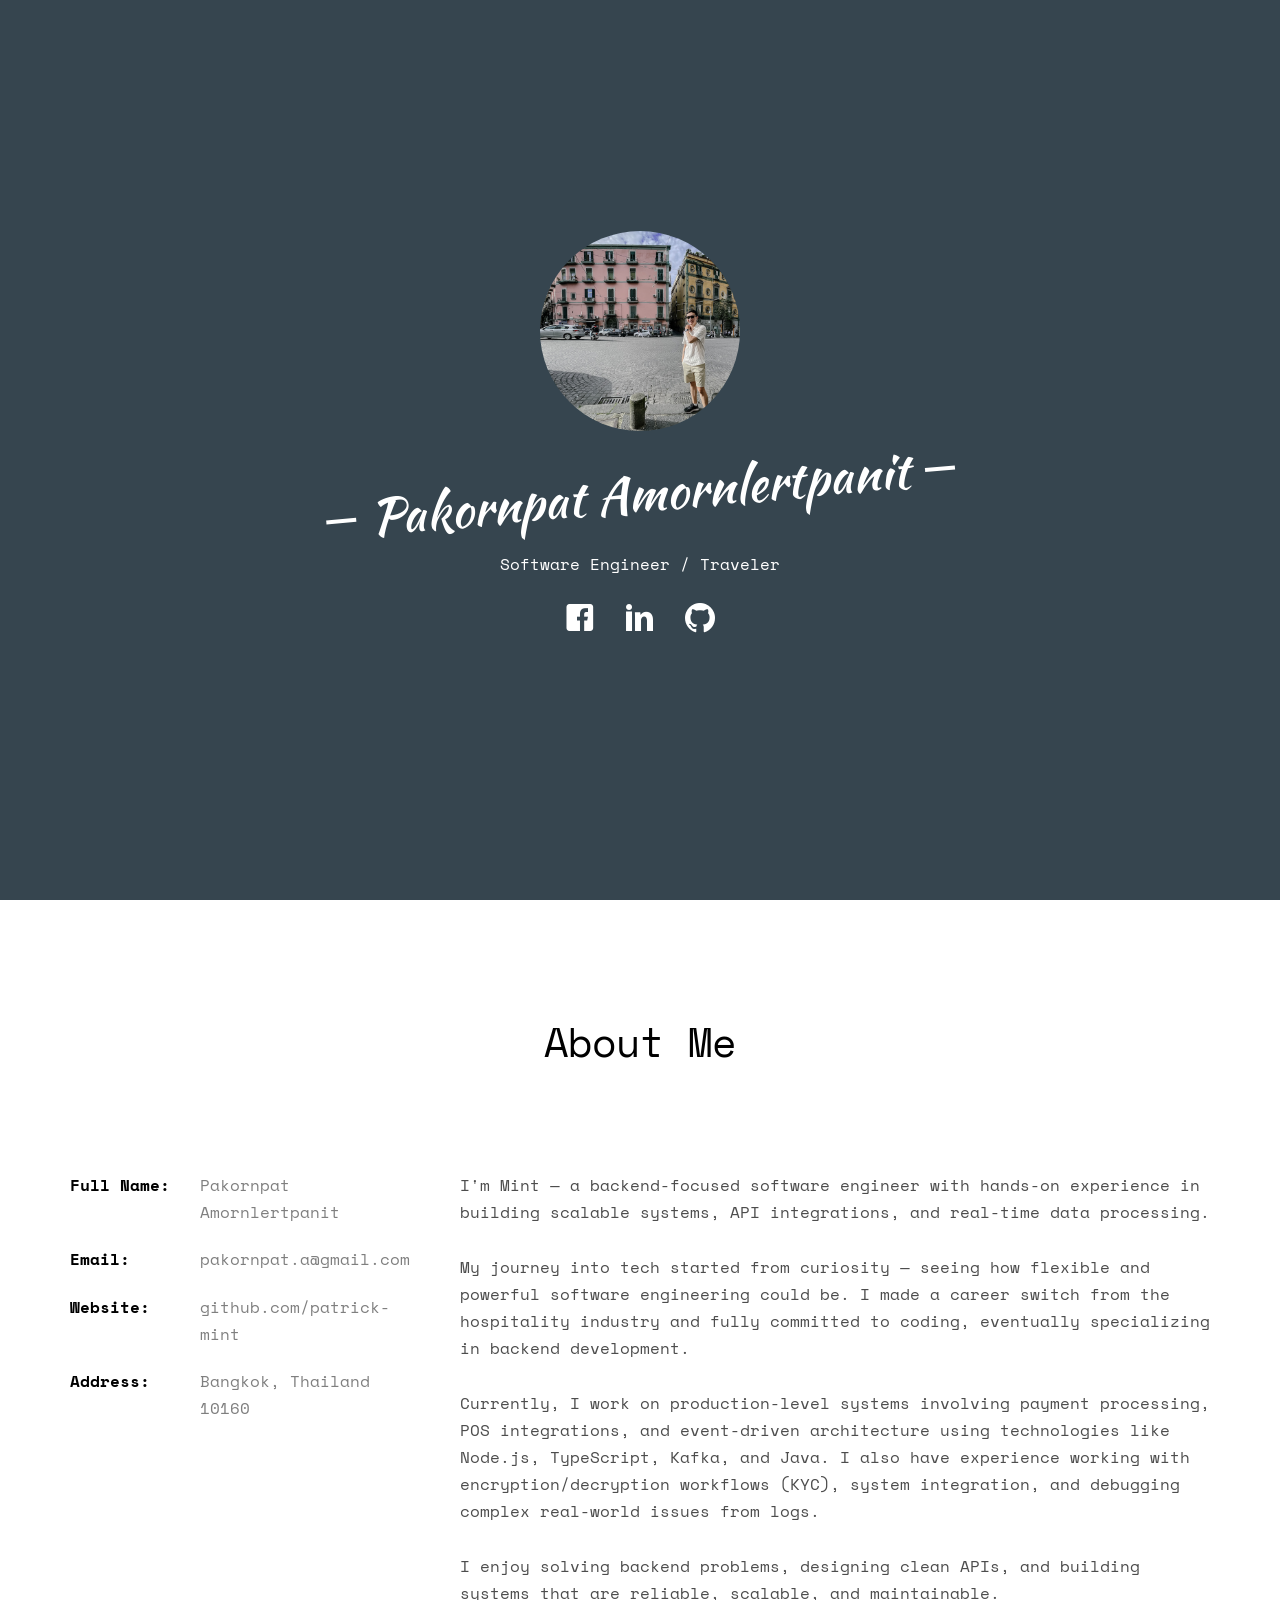
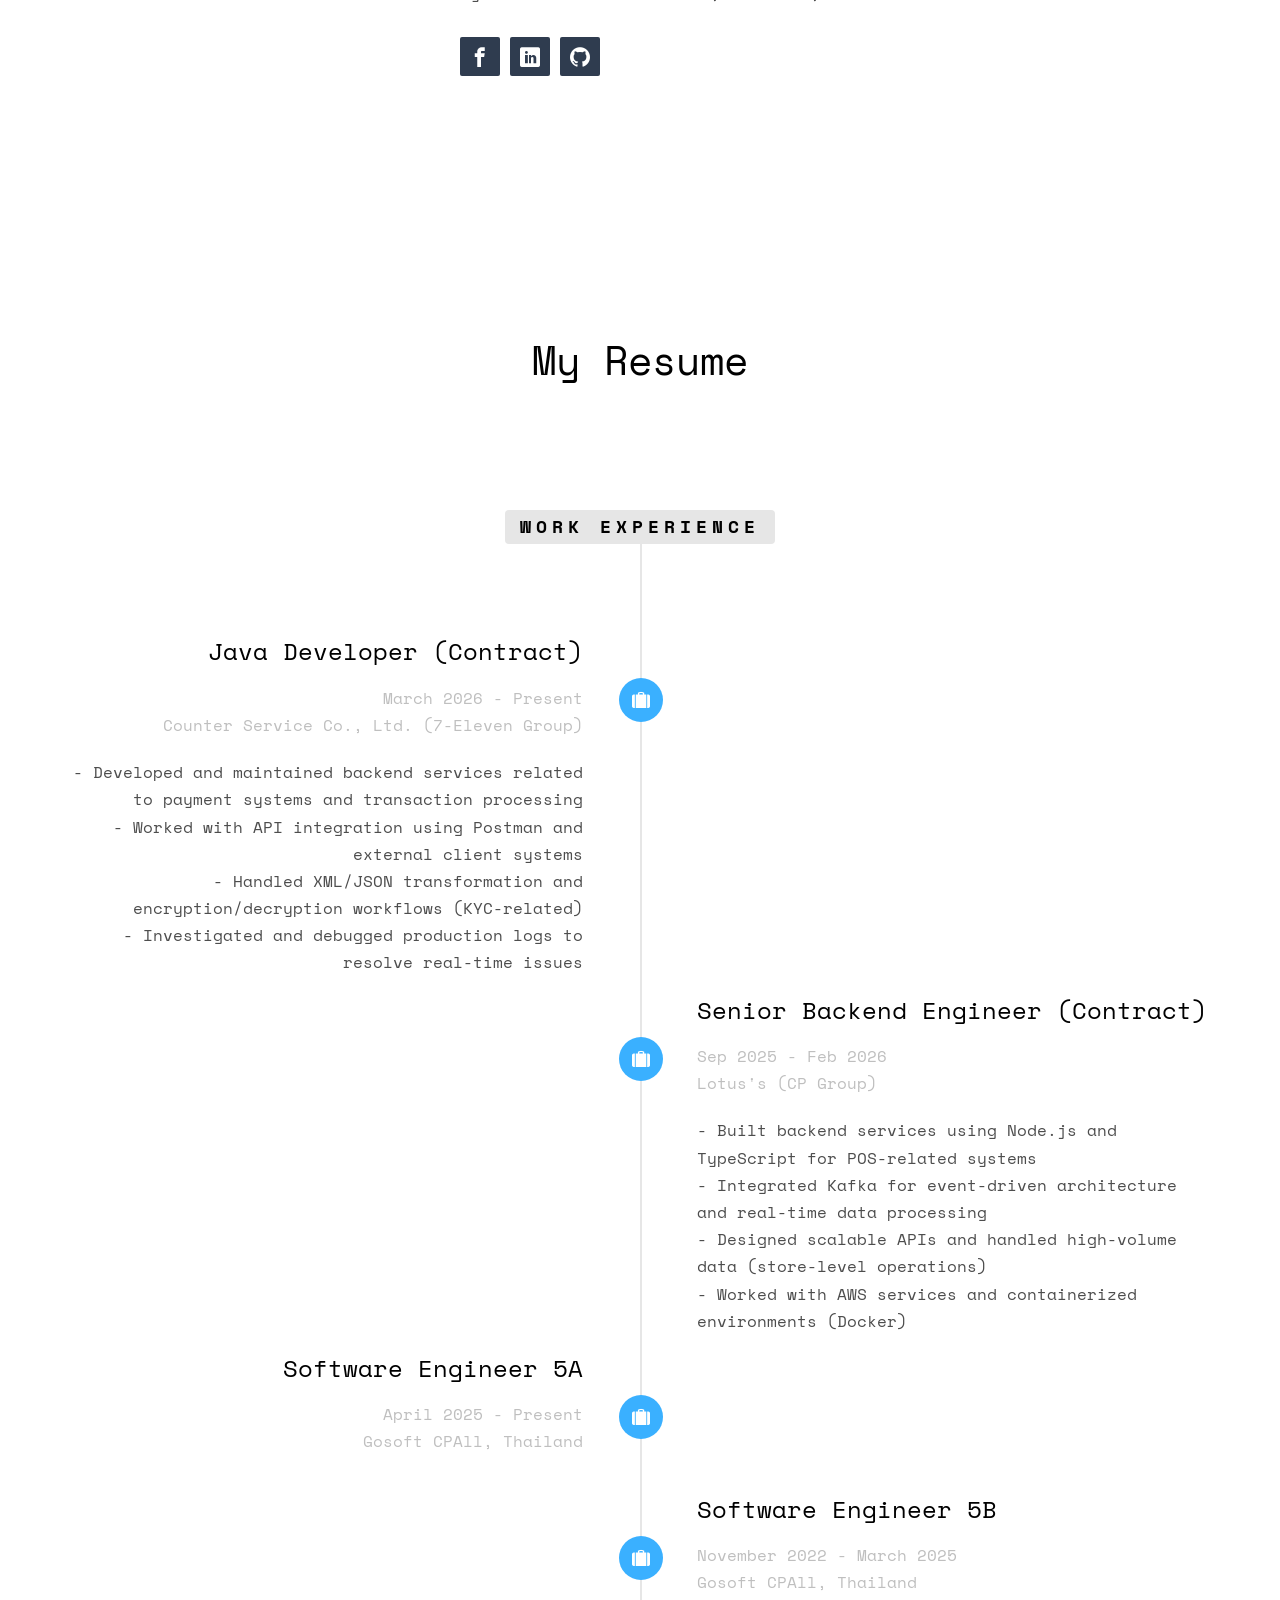
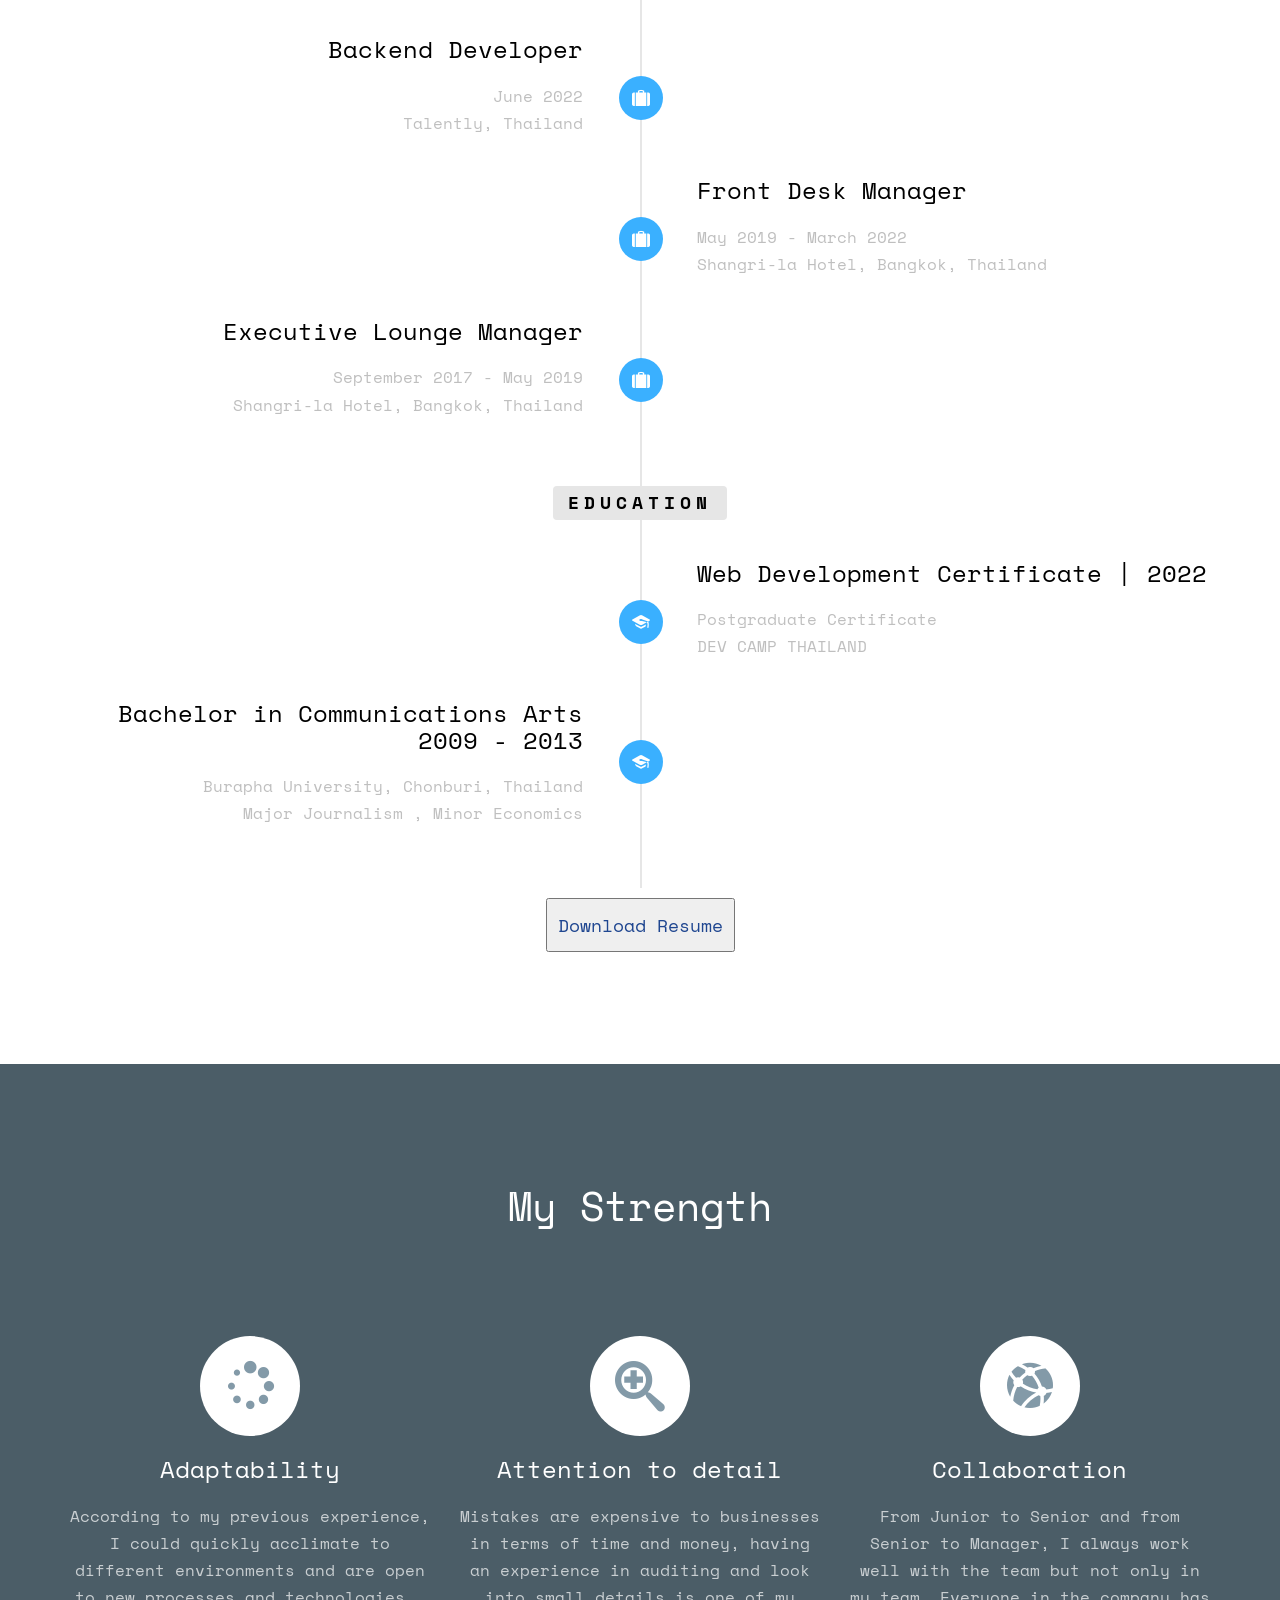
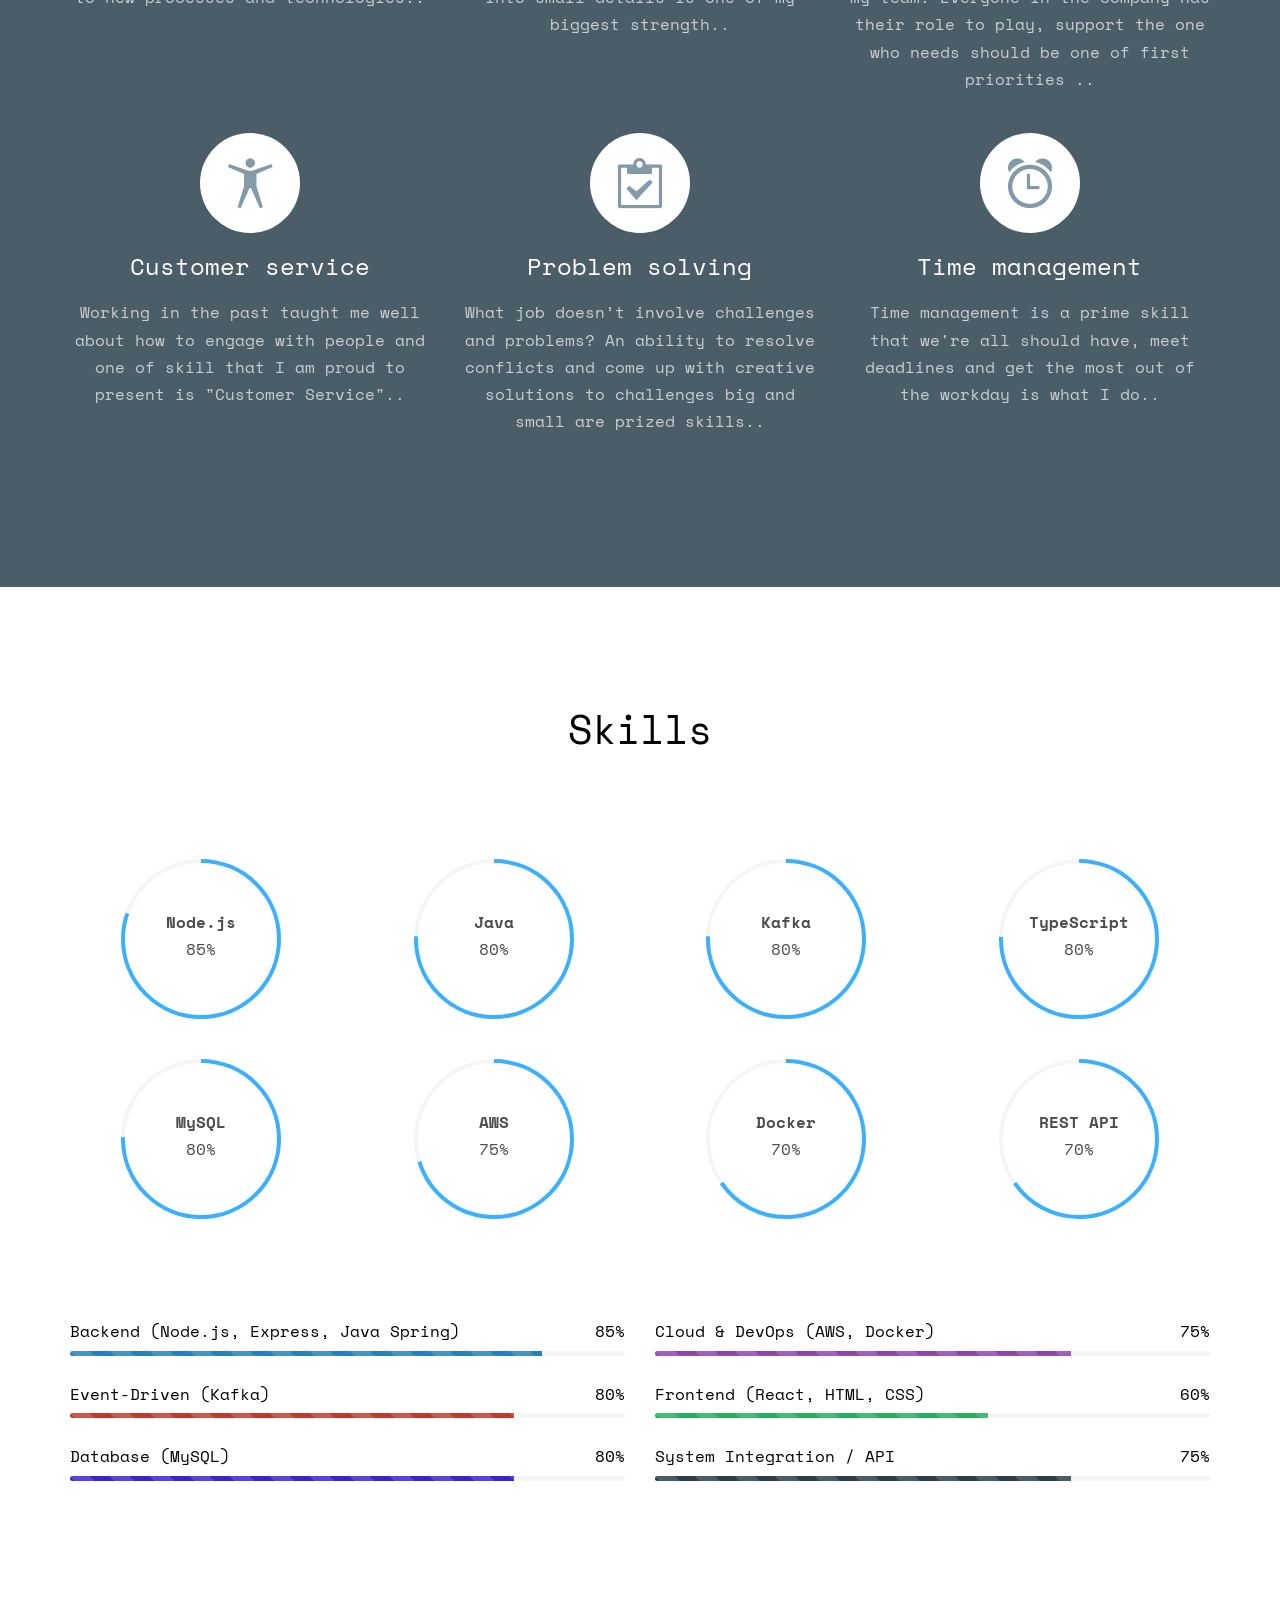
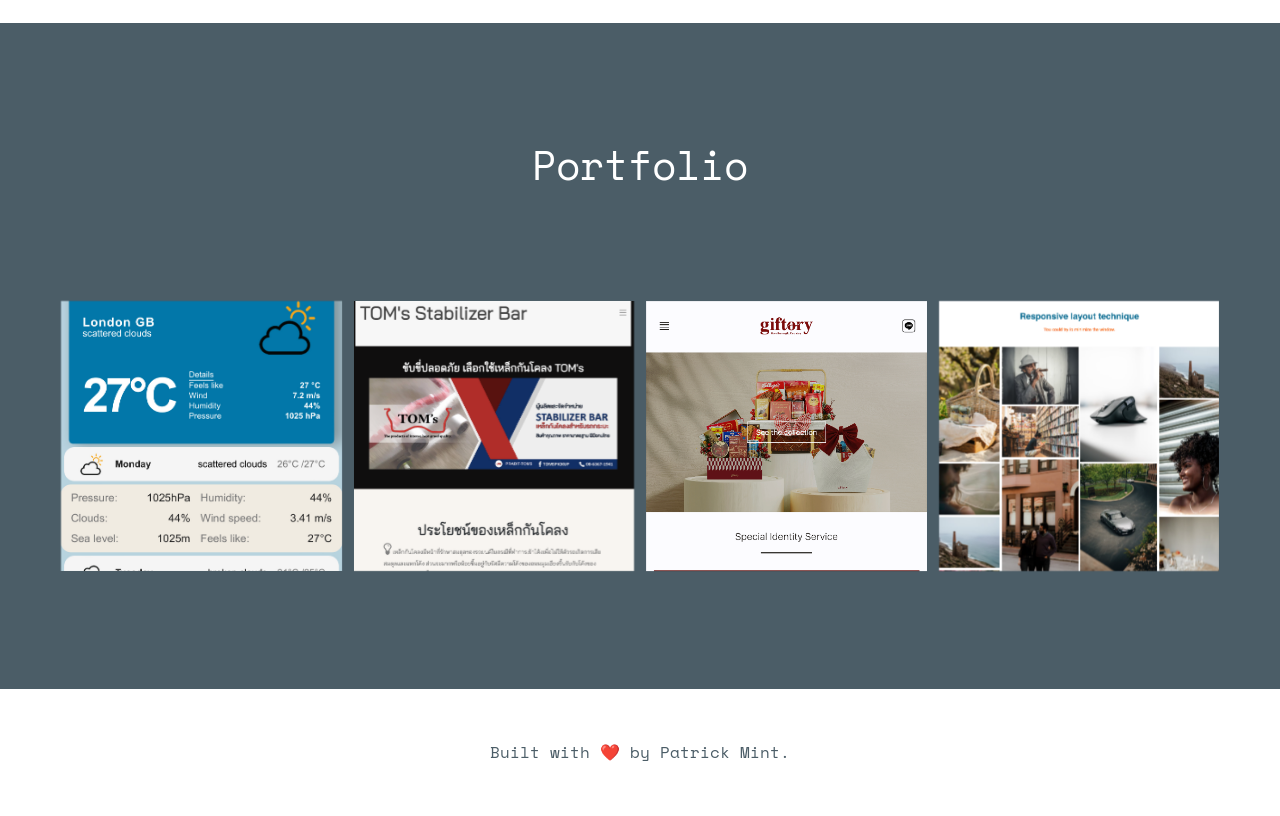
==== commit 5f979e8f: "remove phone number" ====
--- a/index.html
+++ b/index.html
@@ -74,7 +74,6 @@
 						<ul class="info">
 							<li><span class="first-block">Full Name:</span><span class="second-block">Pakornpat
 									Amornlertpanit</span></li>
-							<li><span class="first-block">Phone:</span><span class="second-block">+66 877959752</span></li>
 							<li><span class="first-block">Email:</span><span
 									class="second-block">pakornpat.a@gmail.com</span></li>
 							<li><span class="first-block">Website:</span><span
@@ -84,7 +83,7 @@
 						</ul>
 					</div>
 					<div class="col-md-8">
-						<h2>Hello There!</h2>
+						
 						<p>
 							I'm Mint — a backend-focused software engineer with hands-on experience in building scalable
 							systems, API integrations, and real-time data processing.
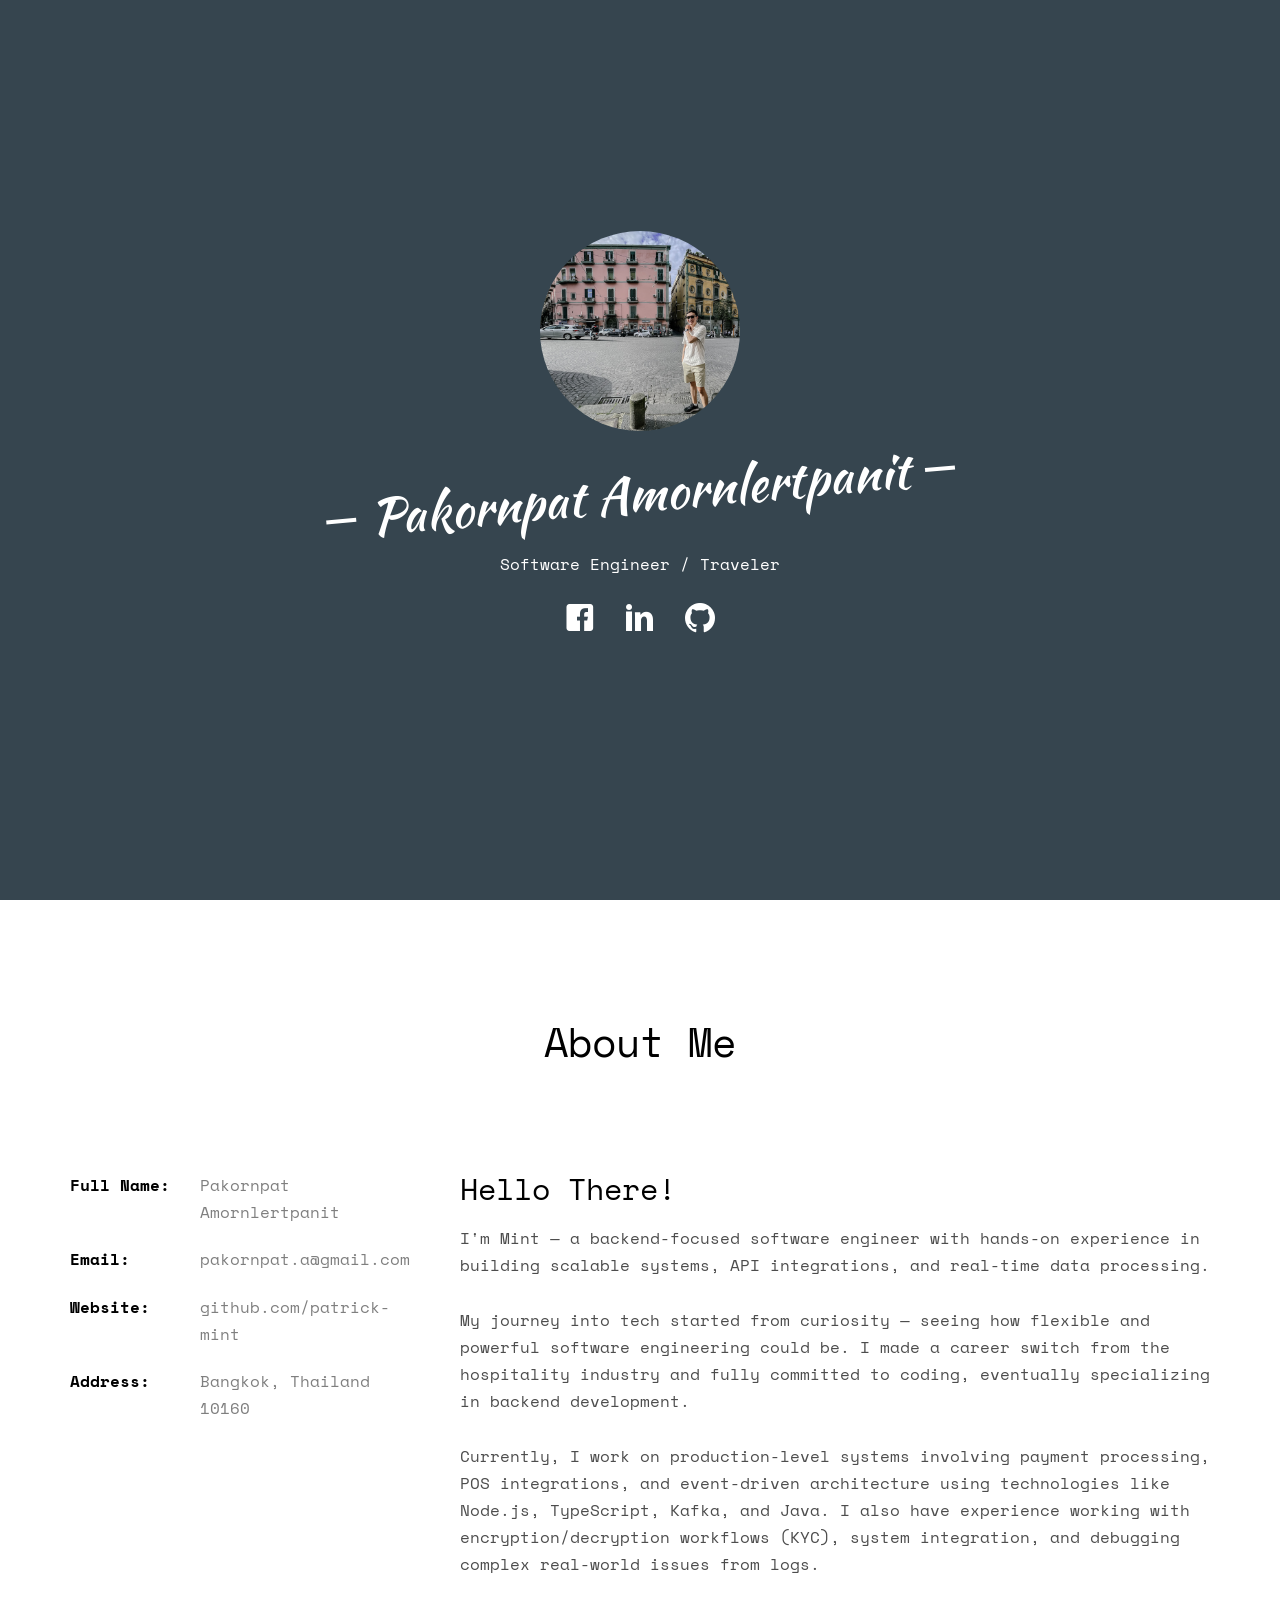
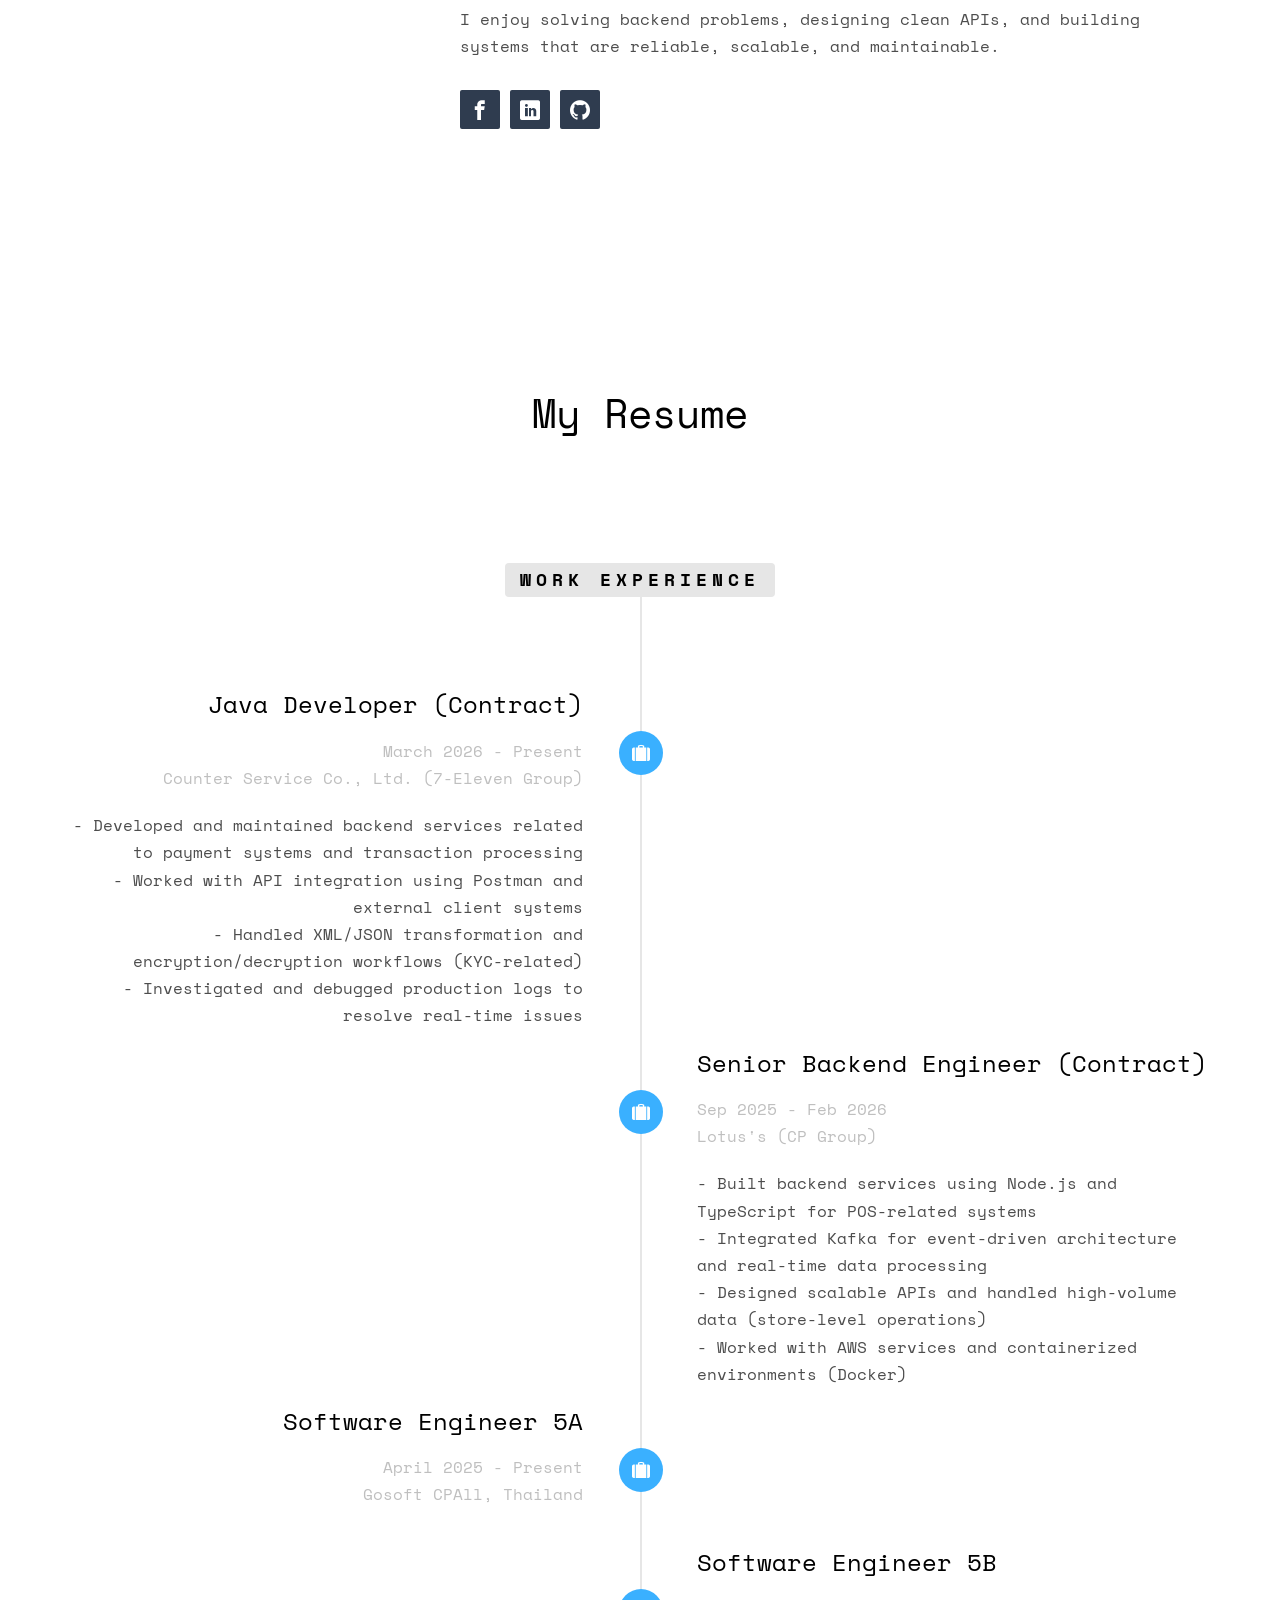
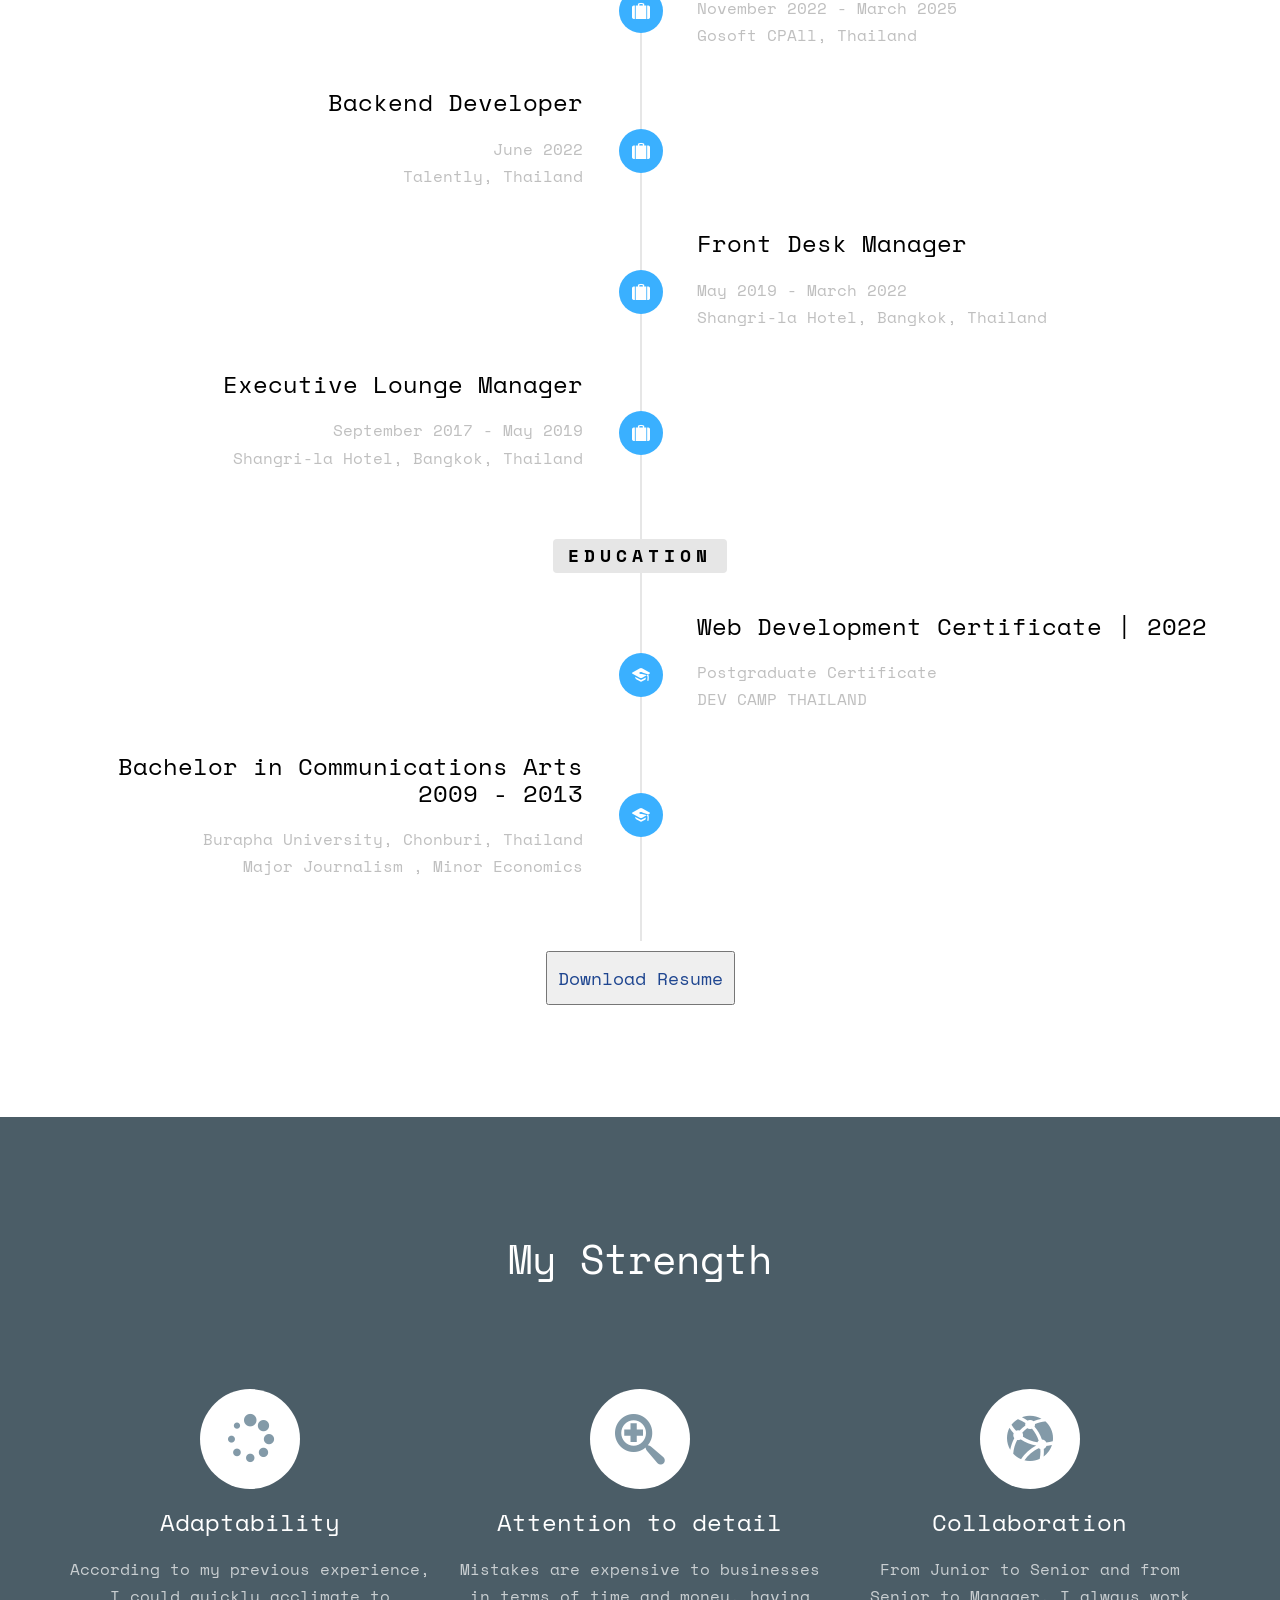
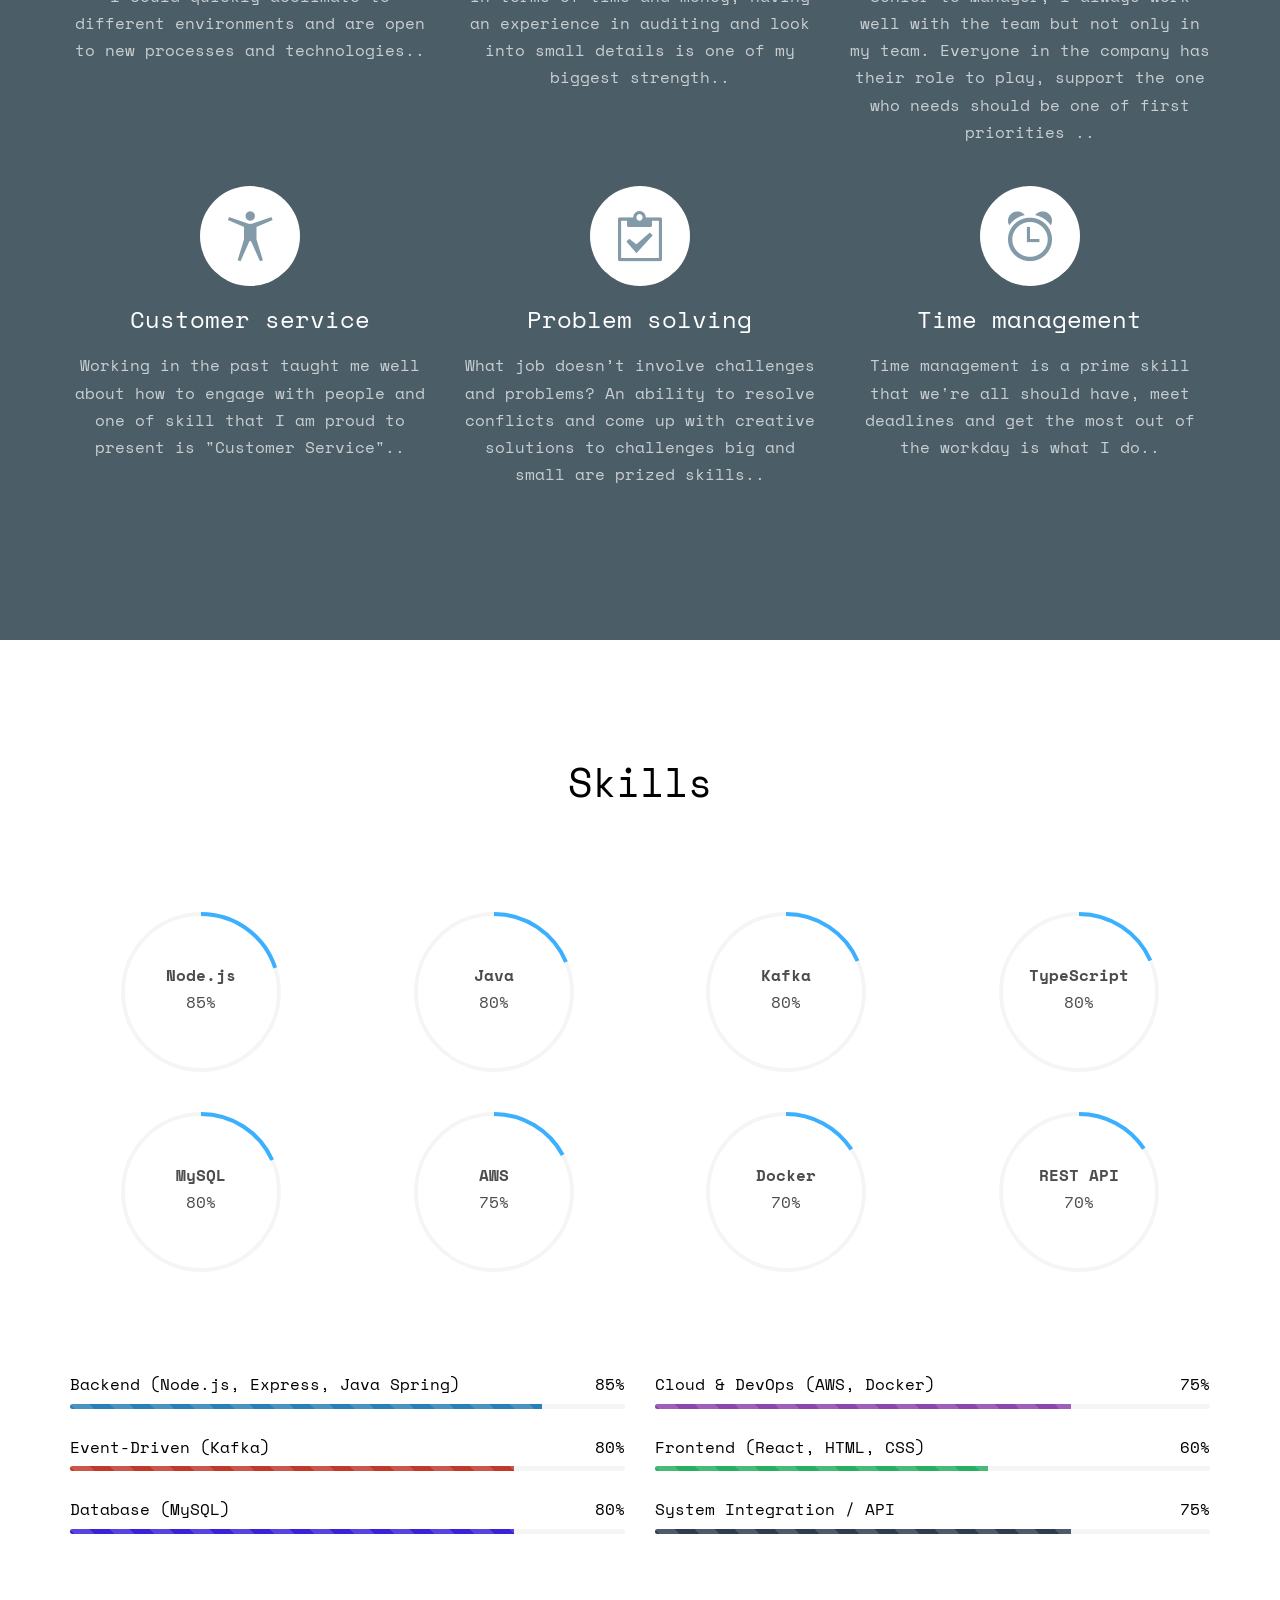
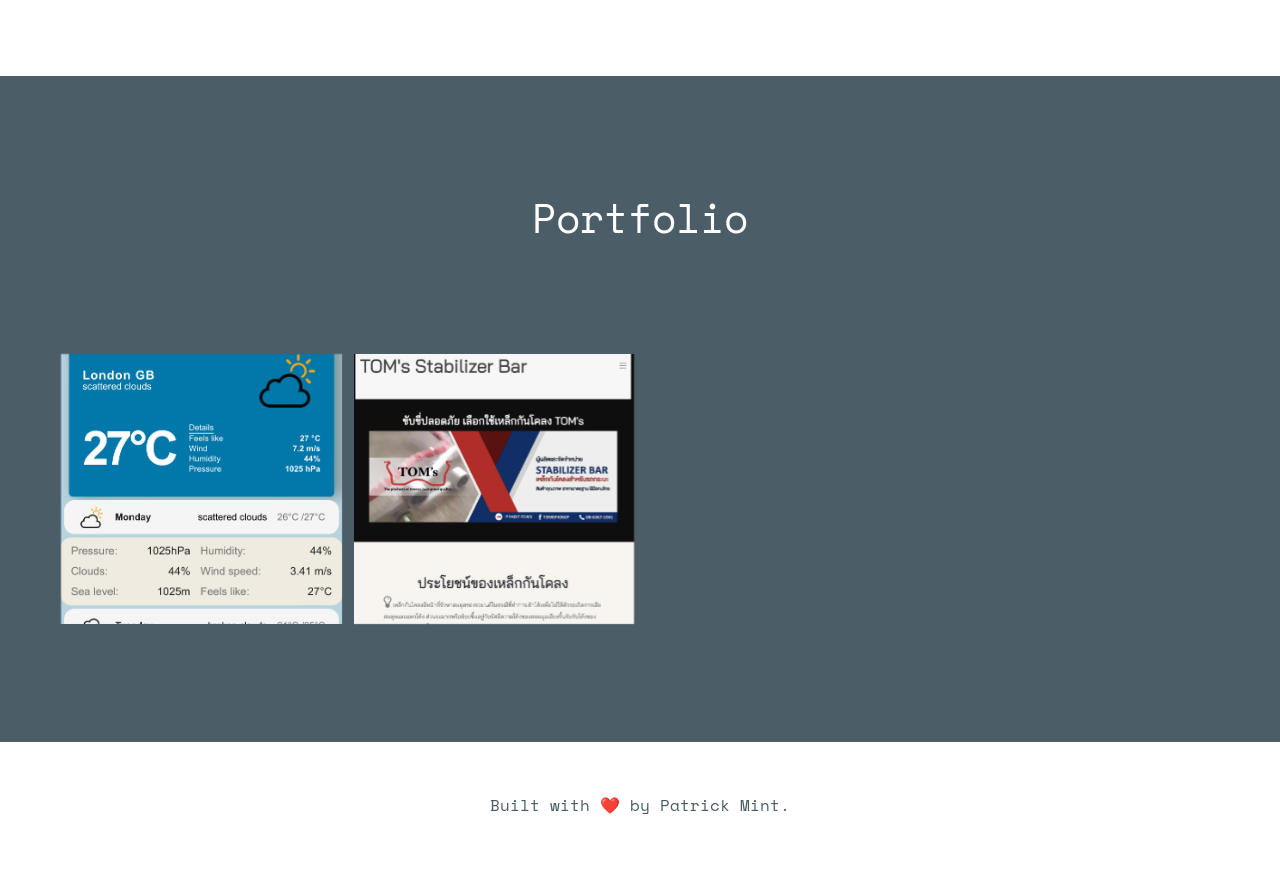
==== commit b1f6f4b2: "fix bug in phone size" ====
--- a/index.html
+++ b/index.html
@@ -83,7 +83,7 @@
 						</ul>
 					</div>
 					<div class="col-md-8">
-						
+						<h2>Hello There!</h2>
 						<p>
 							I'm Mint — a backend-focused software engineer with hands-on experience in building scalable
 							systems, API integrations, and real-time data processing.
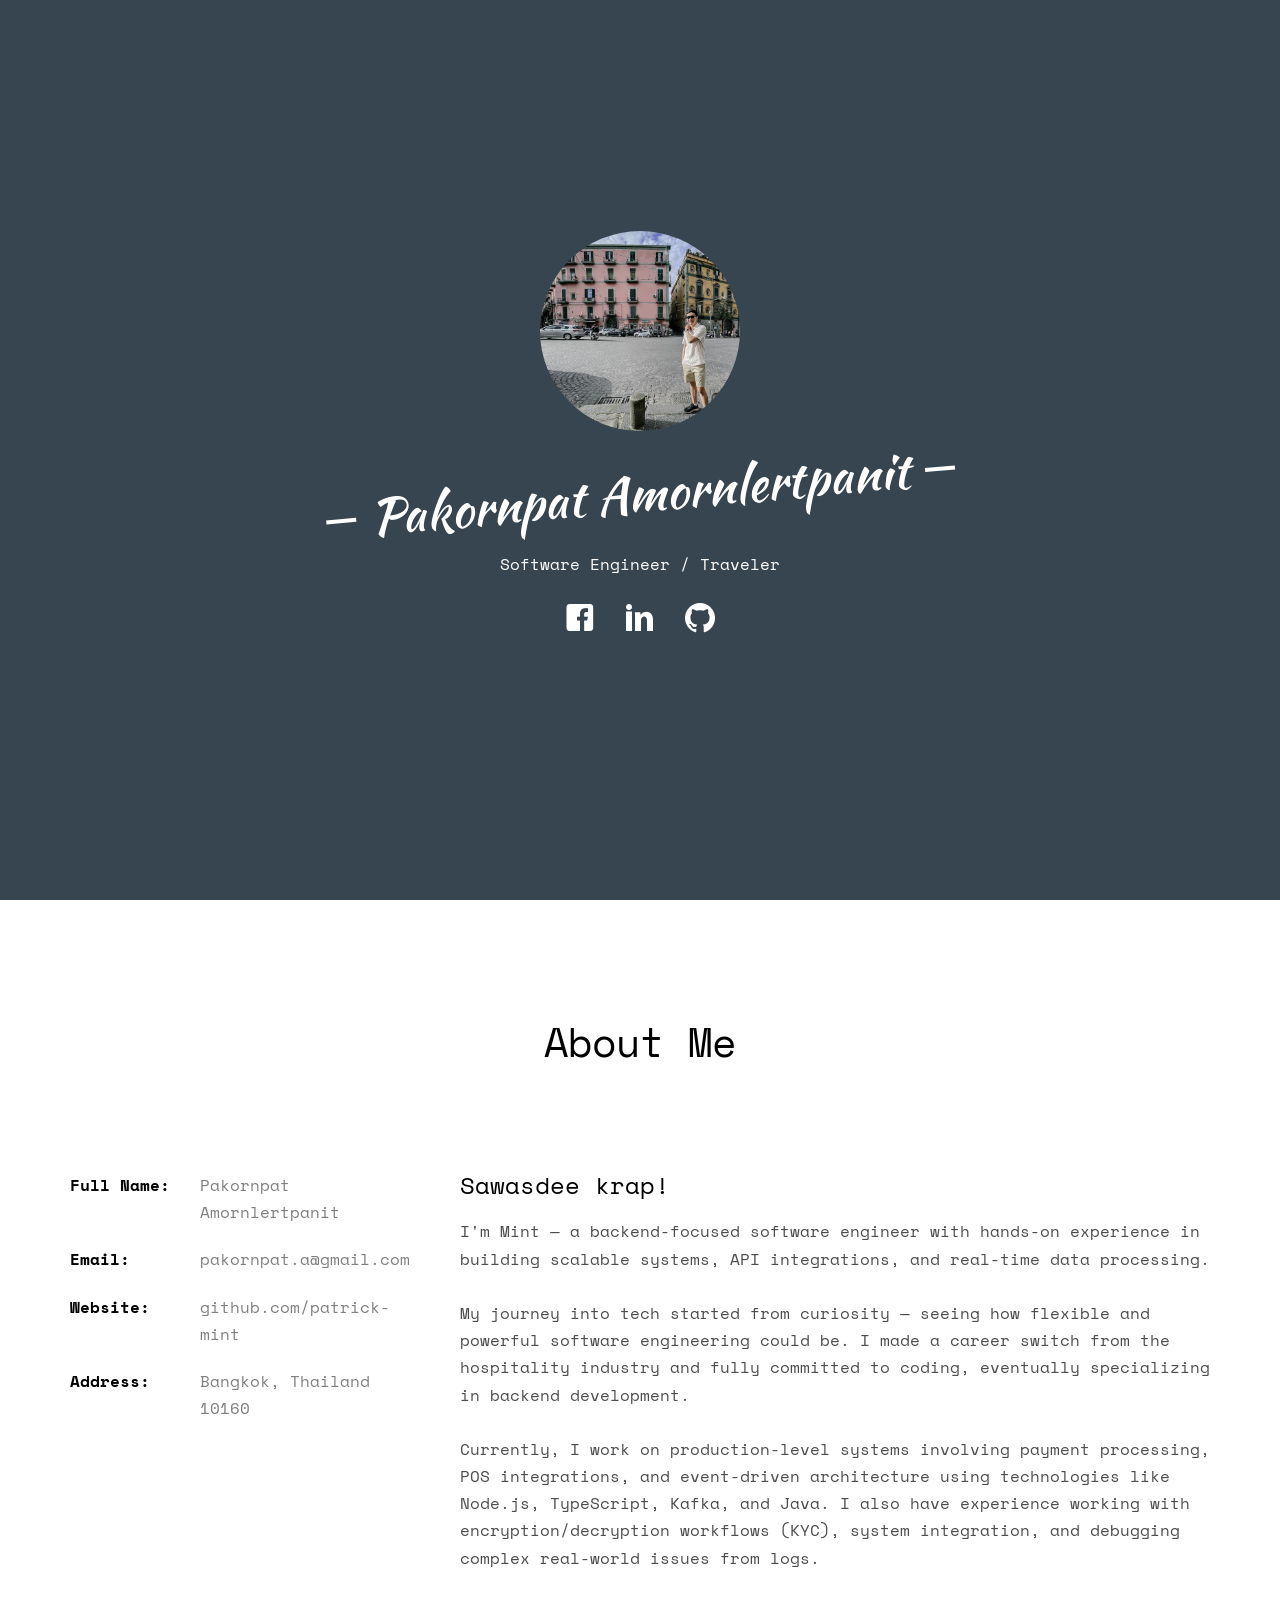
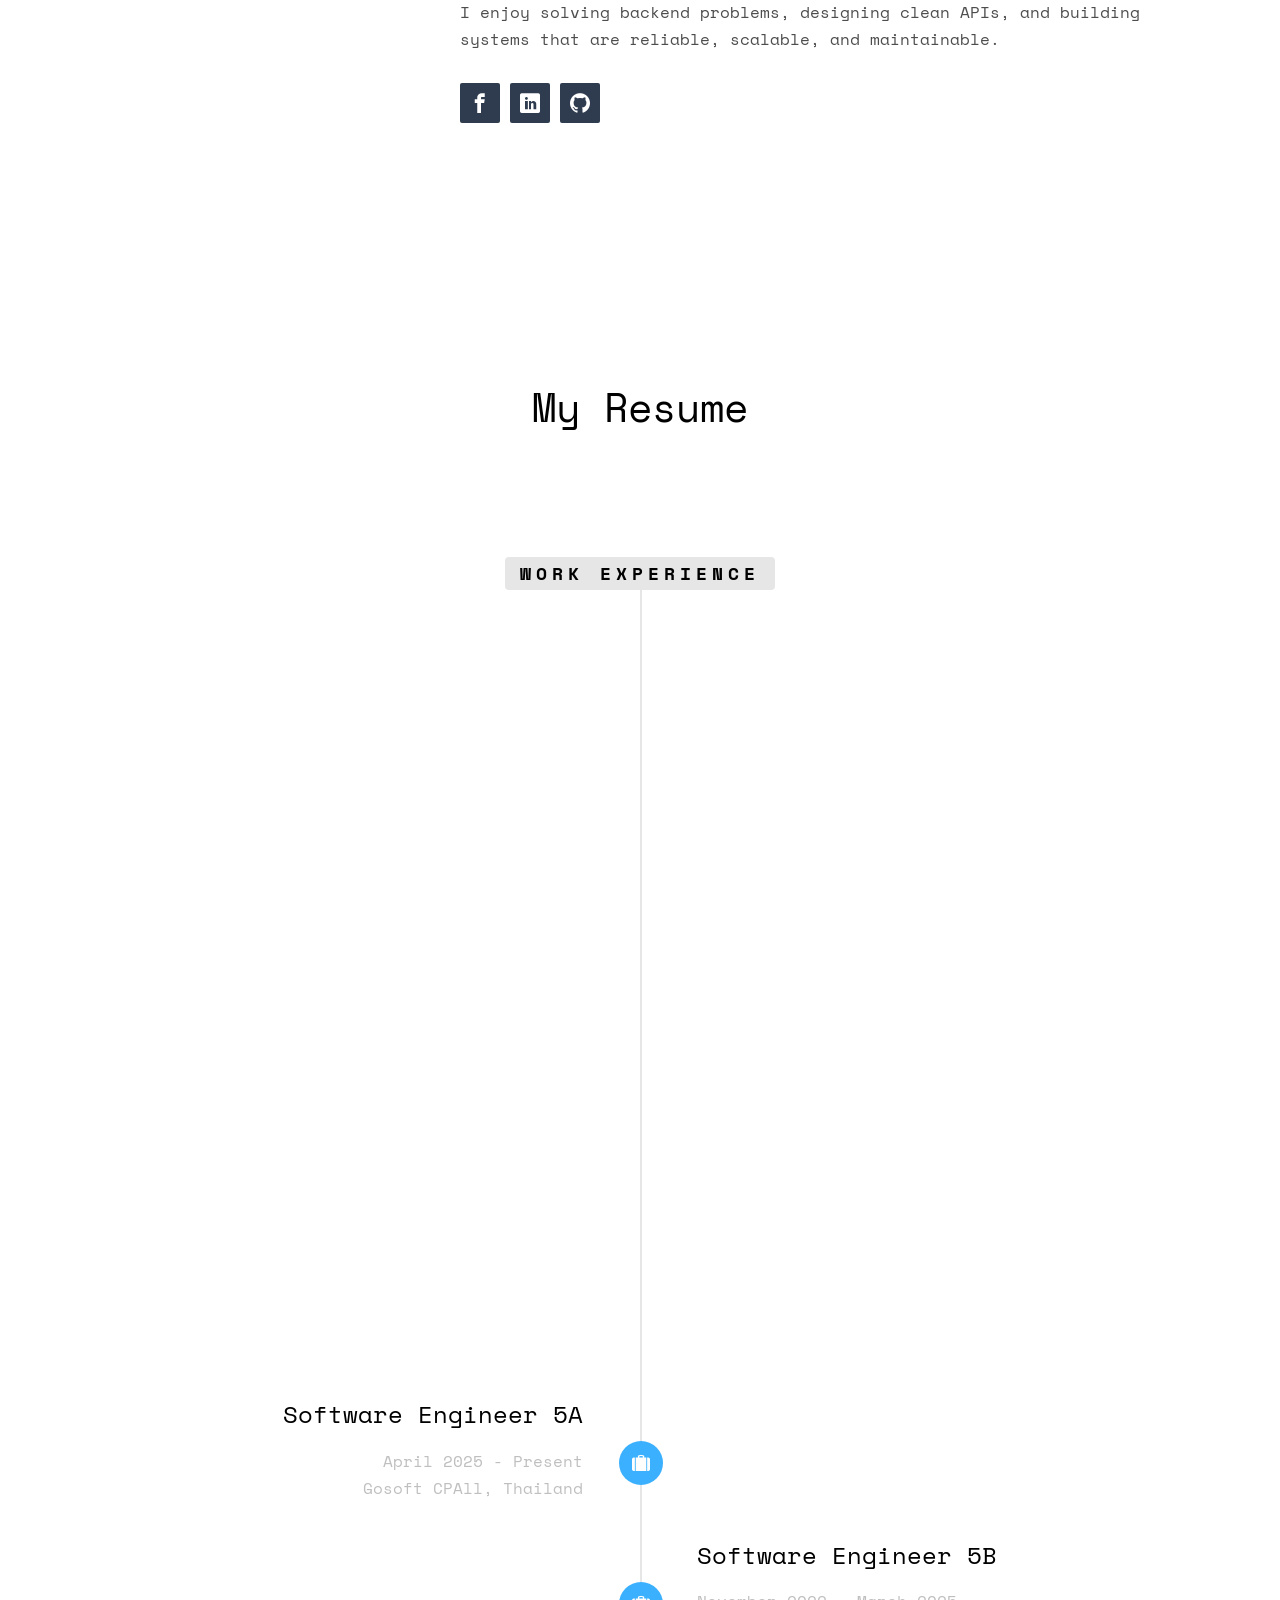
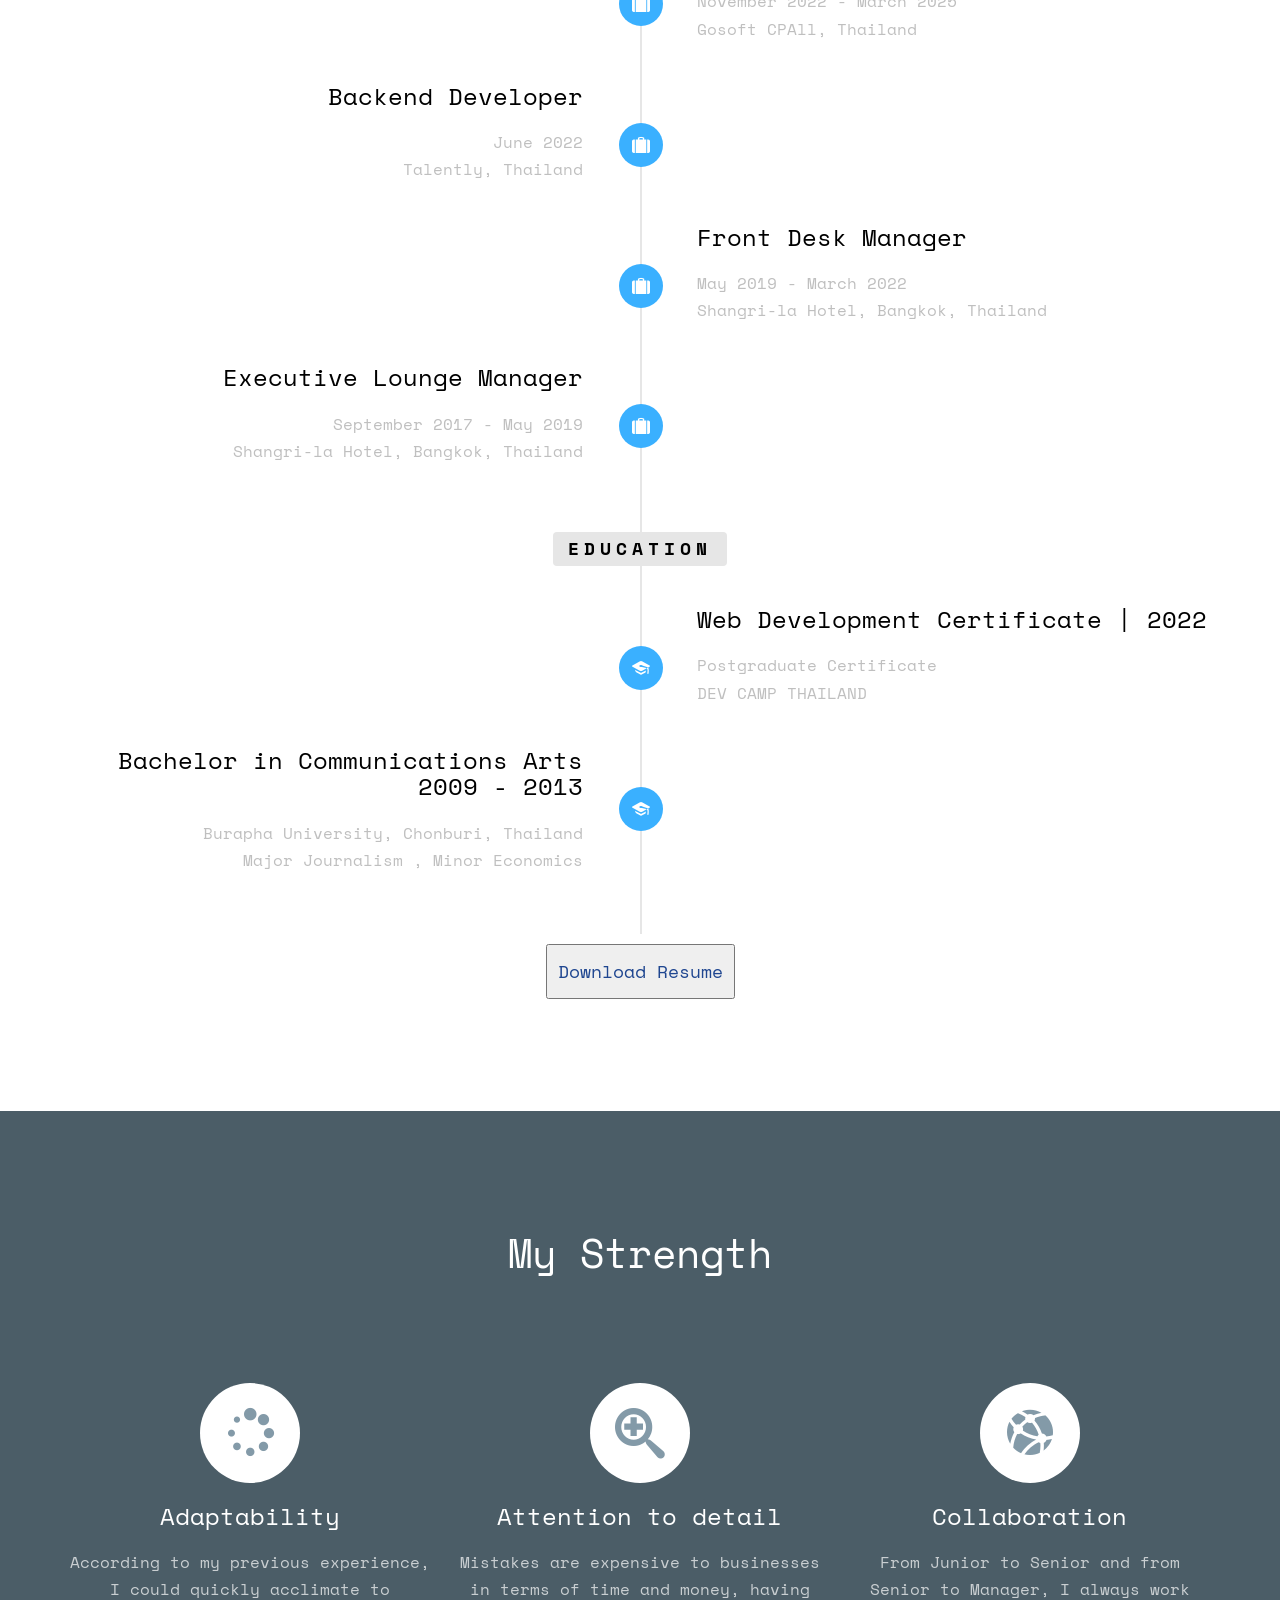
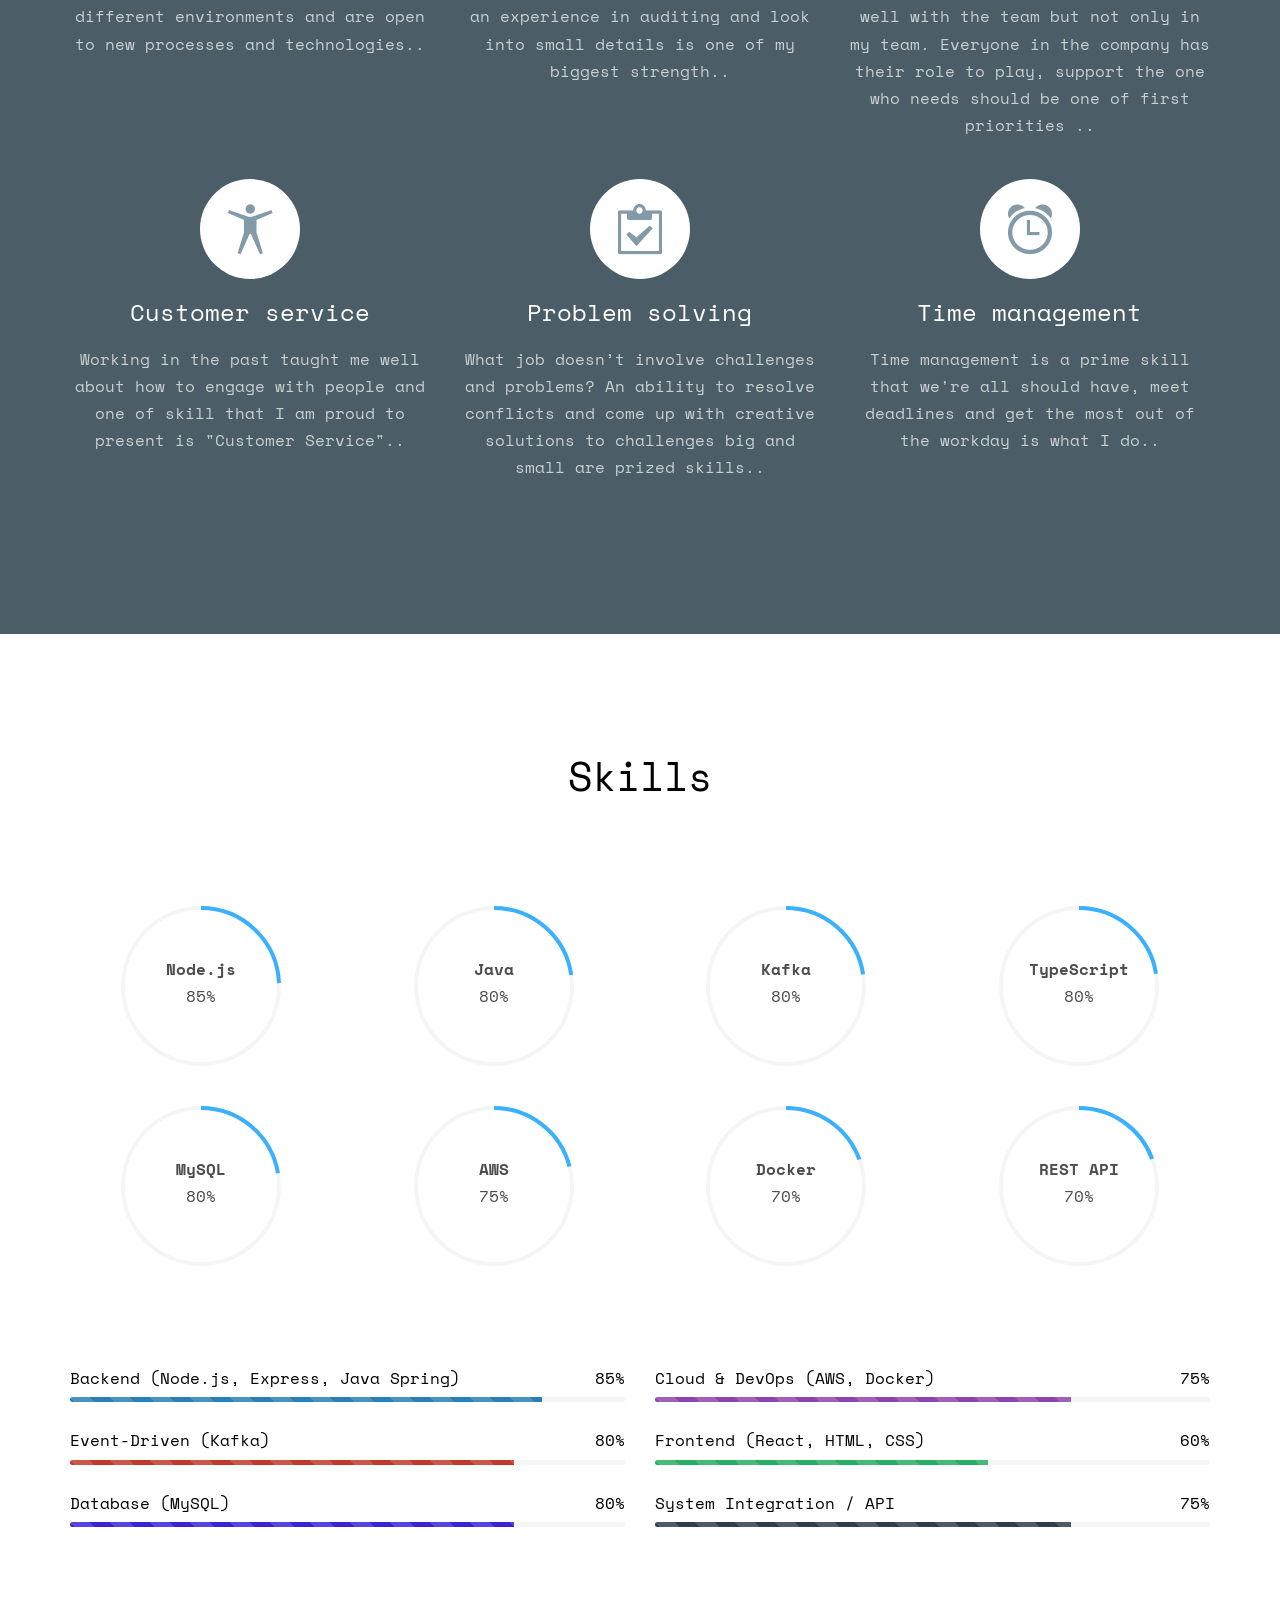
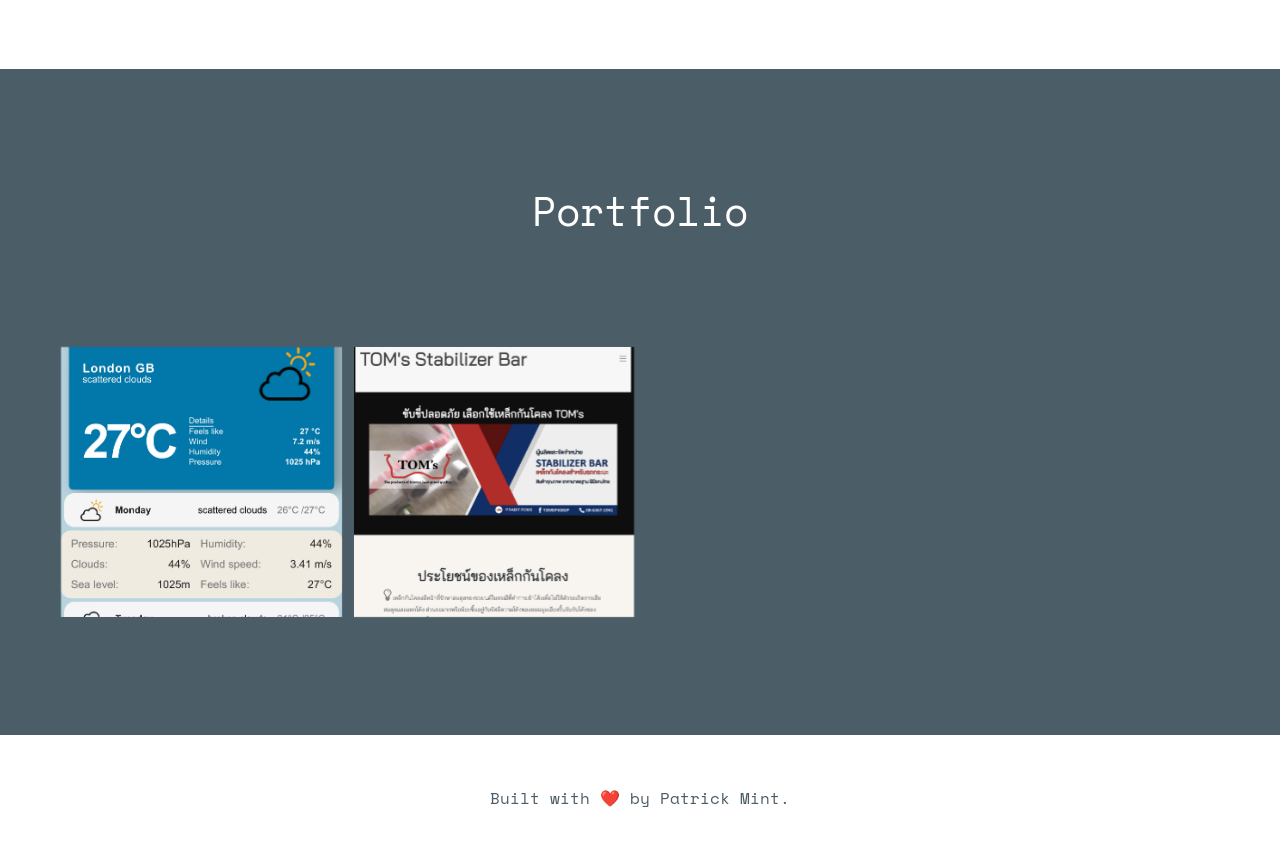
==== commit d2298441: "change intro" ====
--- a/index.html
+++ b/index.html
@@ -83,7 +83,7 @@
 						</ul>
 					</div>
 					<div class="col-md-8">
-						<h2>Hello There!</h2>
+						<h3>Sawasdee krap!</h3>
 						<p>
 							I'm Mint — a backend-focused software engineer with hands-on experience in building scalable
 							systems, API integrations, and real-time data processing.
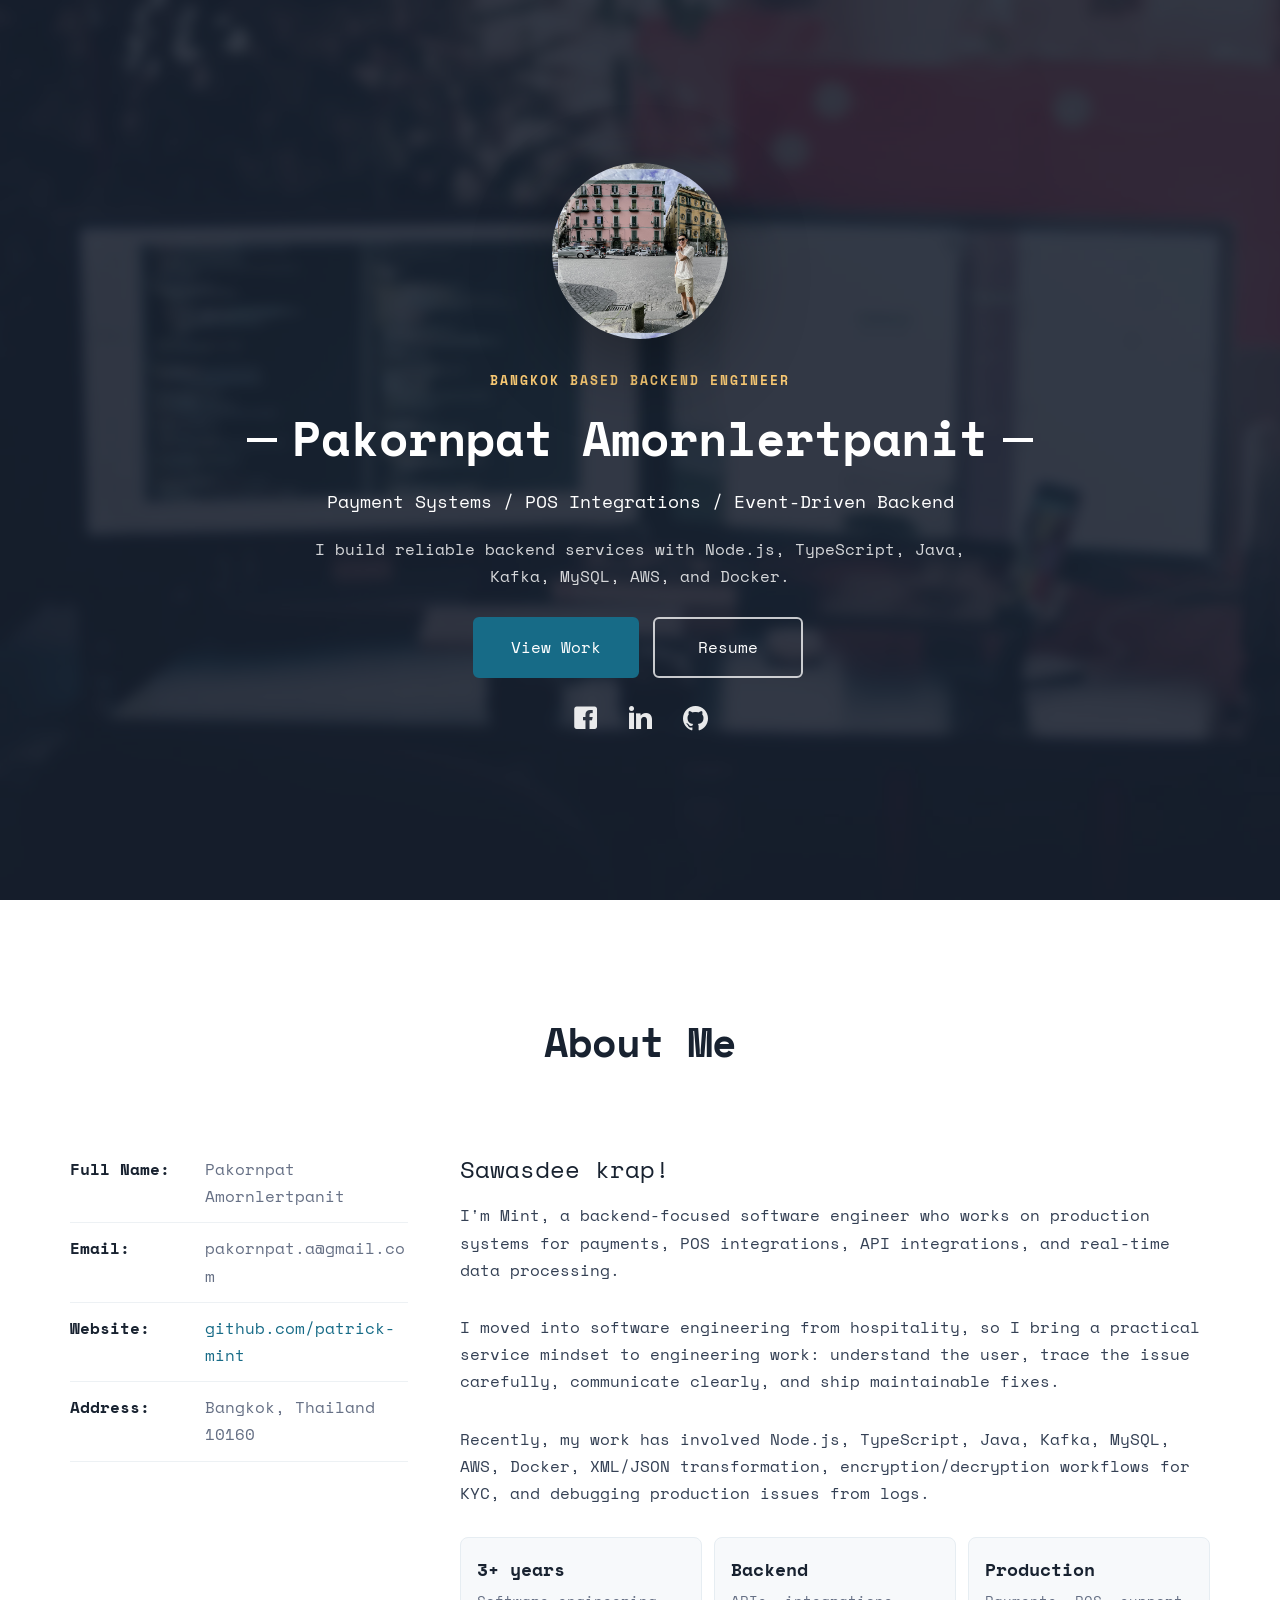
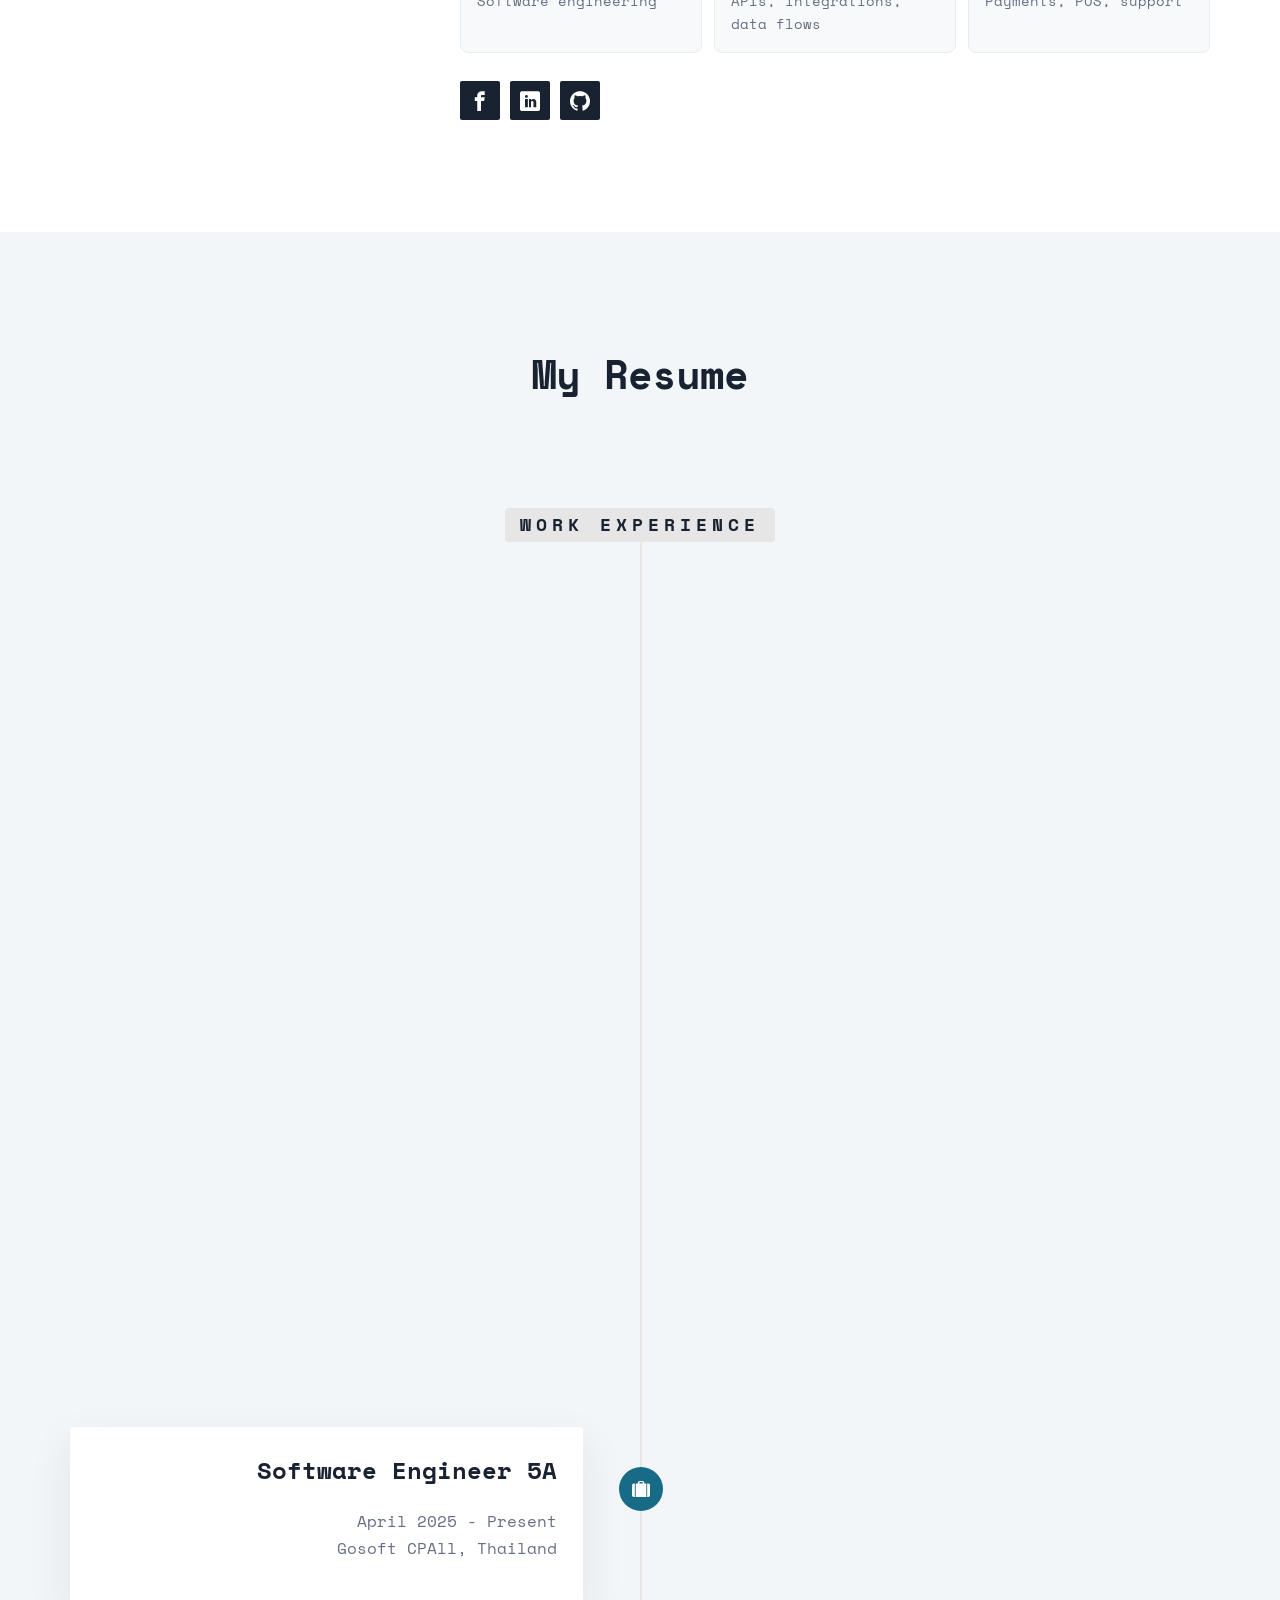
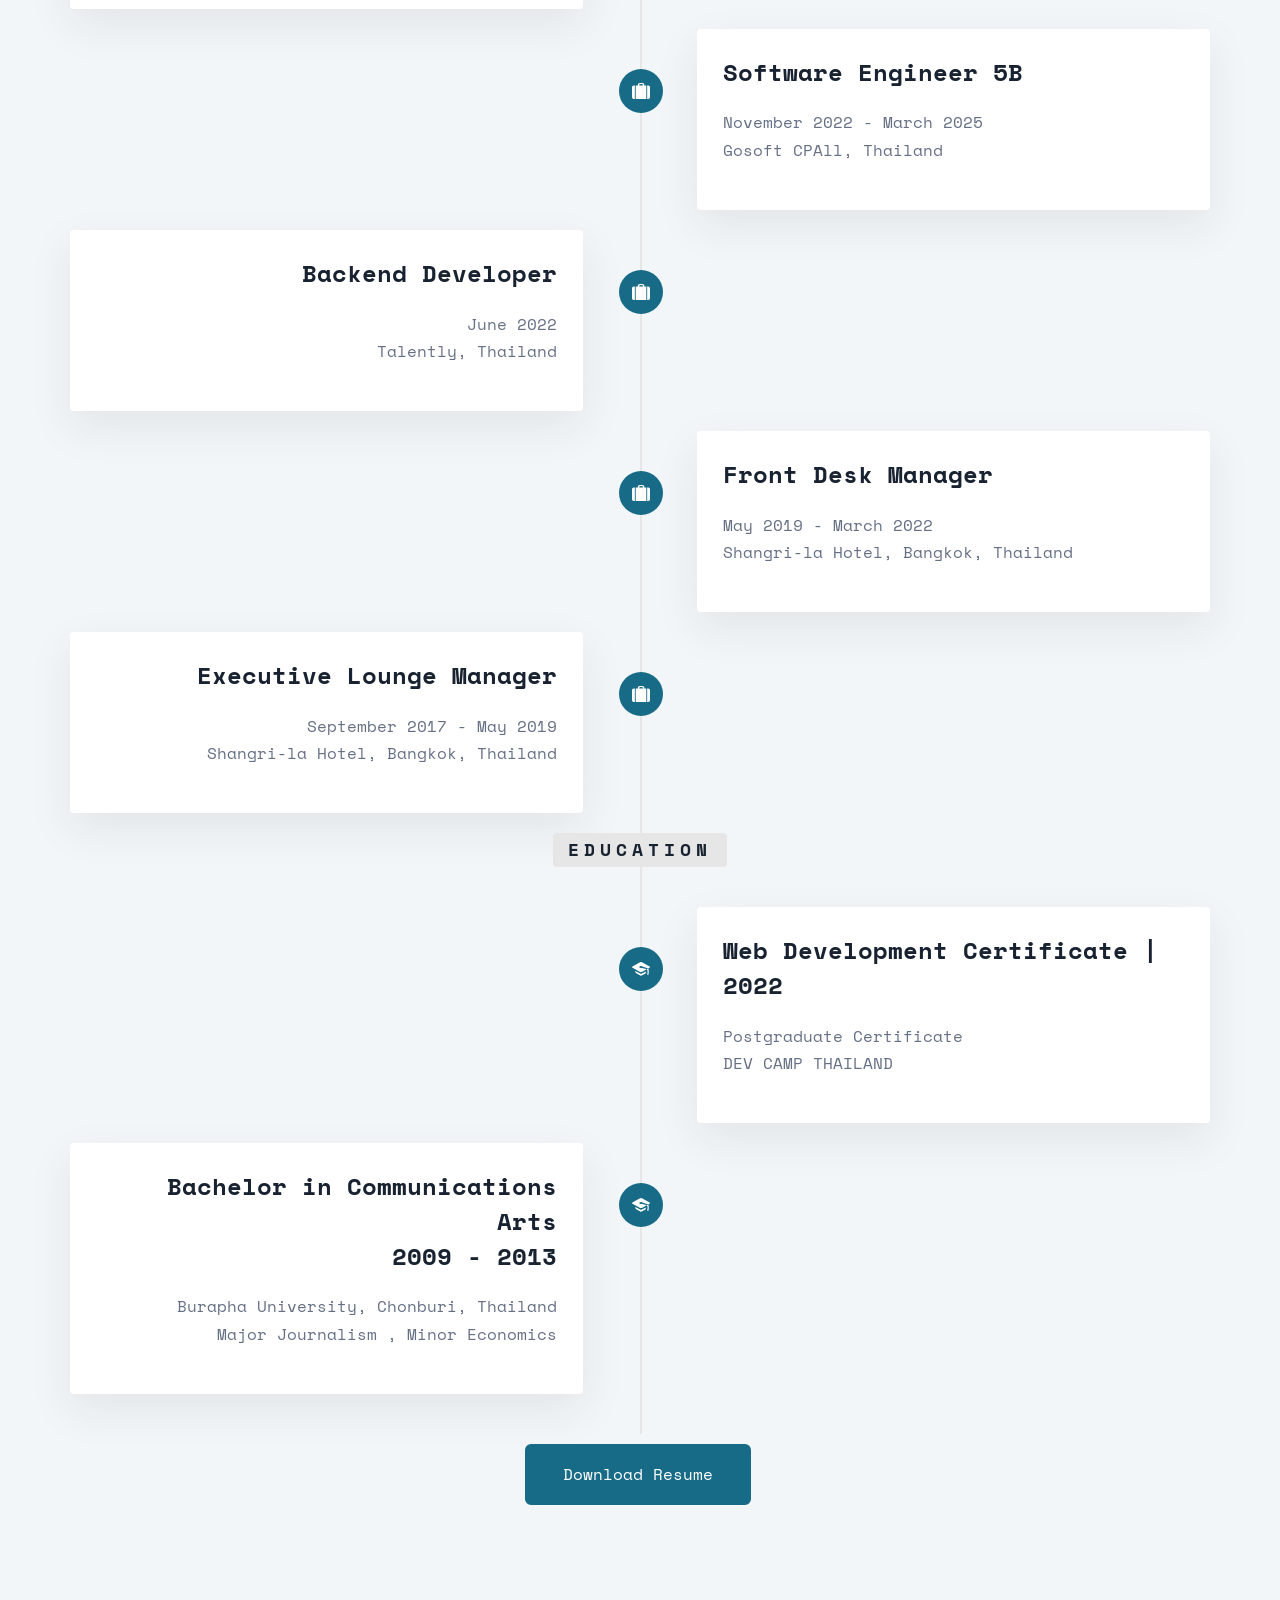
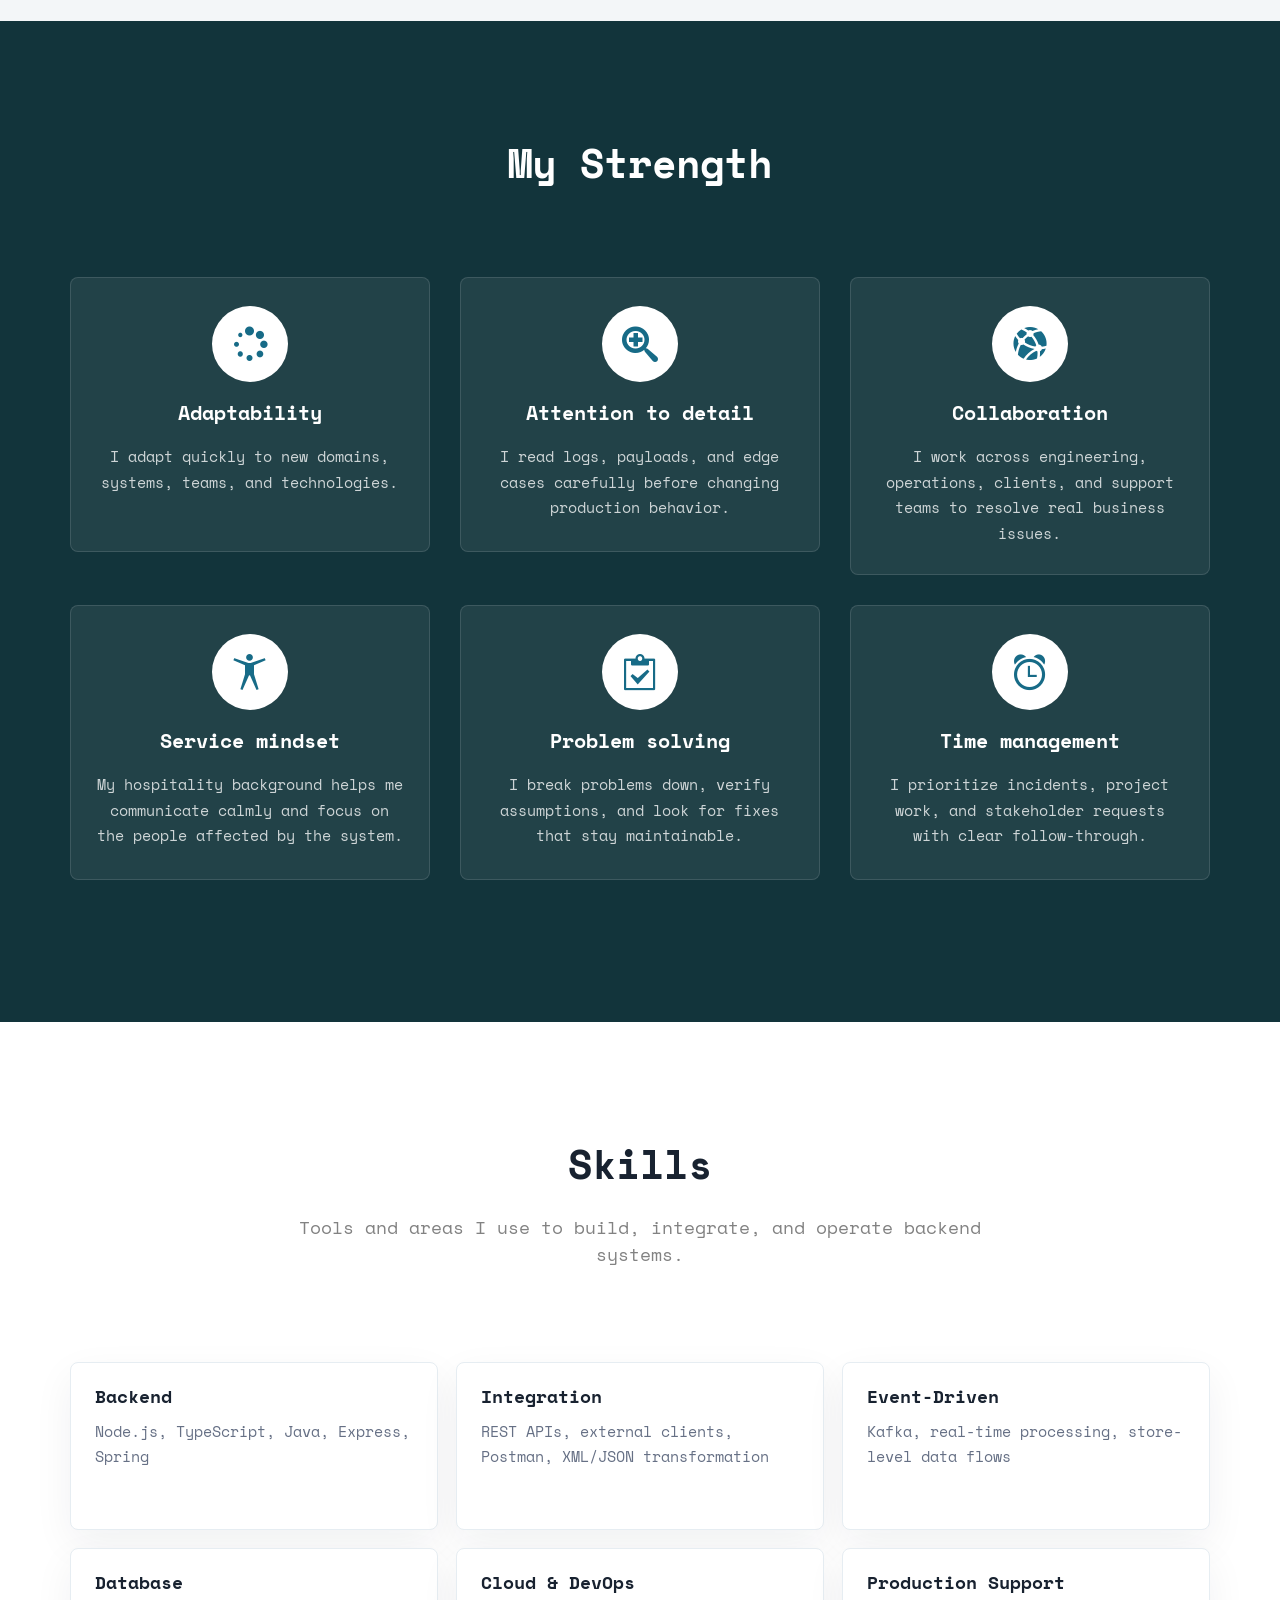
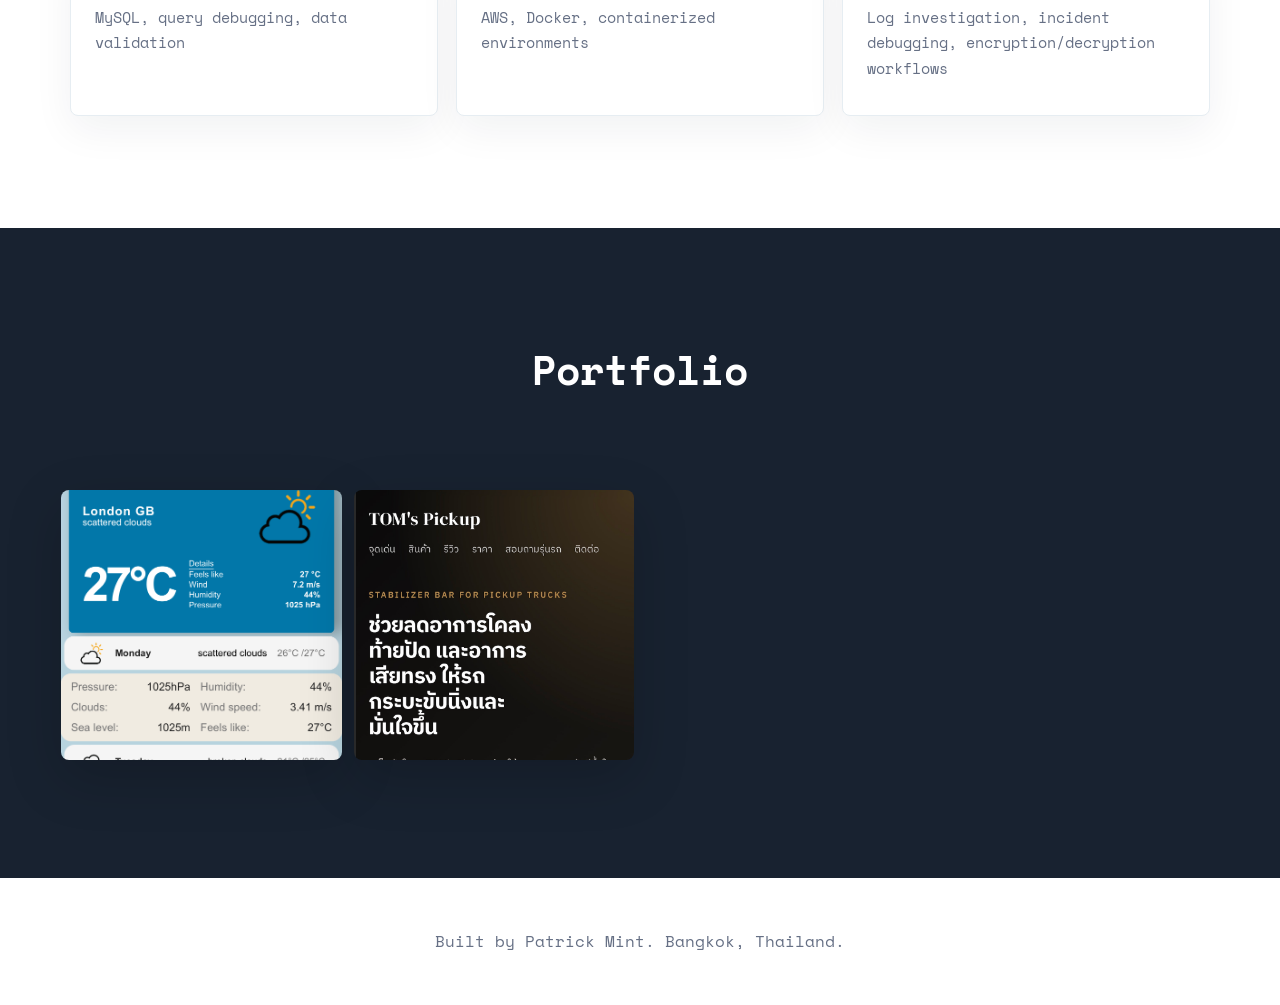
==== commit ca935e61: "Refine portfolio layout and remove placeholders" ====
--- a/index.html
+++ b/index.html
@@ -4,18 +4,22 @@
 <head>
 	<meta charset="utf-8">
 	<meta http-equiv="X-UA-Compatible" content="IE=edge">
-	<title>Patrick's Portfolio</title>
+	<meta name="viewport" content="width=device-width, initial-scale=1">
+	<title>Patrick Mint | Backend Software Engineer</title>
+	<meta name="description"
+		content="Portfolio of Pakornpat Amornlertpanit, a backend-focused software engineer in Bangkok building payment, POS, API integration, and event-driven systems.">
 
 	<!-- Facebook and Twitter integration -->
-	<meta property="og:title" content="" />
-	<meta property="og:image" content="" />
-	<meta property="og:url" content="" />
-	<meta property="og:site_name" content="" />
-	<meta property="og:description" content="" />
-	<meta name="twitter:title" content="" />
-	<meta name="twitter:image" content="" />
-	<meta name="twitter:url" content="" />
-	<meta name="twitter:card" content="" />
+	<meta property="og:title" content="Patrick Mint | Backend Software Engineer" />
+	<meta property="og:image" content="images/user-3.jpg" />
+	<meta property="og:url" content="https://patrick-mint.github.io/" />
+	<meta property="og:site_name" content="Patrick Mint Portfolio" />
+	<meta property="og:description"
+		content="Backend-focused software engineer experienced in payment systems, POS integrations, event-driven architecture, and production debugging." />
+	<meta name="twitter:title" content="Patrick Mint | Backend Software Engineer" />
+	<meta name="twitter:image" content="images/user-3.jpg" />
+	<meta name="twitter:url" content="https://patrick-mint.github.io/" />
+	<meta name="twitter:card" content="summary_large_image" />
 
 	<link href="https://fonts.googleapis.com/css?family=Space+Mono" rel="stylesheet">
 	<link href="https://fonts.googleapis.com/css?family=Kaushan+Script" rel="stylesheet">
@@ -42,19 +46,24 @@
 						<div class="display-t js-fullheight">
 							<div class="display-tc js-fullheight animate-box" data-animate-effect="fadeIn">
 								<div class="profile-thumb" style="background: url(images/user-3.jpg);"></div>
+								<p class="hero-kicker">Bangkok based backend engineer</p>
 								<h1><span>Pakornpat Amornlertpanit</span></h1>
-								<h3><span>Software Engineer / Traveler</span></h3>
-								<p>
-								<ul class="fh5co-social-icons">
+								<h3><span>Payment Systems / POS Integrations / Event-Driven Backend</span></h3>
+								<p class="hero-summary">I build reliable backend services with Node.js, TypeScript,
+									Java, Kafka, MySQL, AWS, and Docker.</p>
+								<div class="hero-actions">
+									<a class="btn btn-primary btn-lg" href="#fh5co-work">View Work</a>
+									<a class="btn btn-primary btn-outline btn-lg"
+										href="Resume/Resume.pdf">Resume</a>
+								</div>
+								<ul class="fh5co-social-icons hero-social">
 
 									<li><a href="https://www.facebook.com/mintler/"><i class="icon-facebook2"></i></a>
 									</li>
 									<li><a href="https://www.linkedin.com/in/pakornpat-amornlertpanit-306434a5/"><i
 												class="icon-linkedin2"></i></a></li>
 									<li><a href="https://github.com/patrick-mint/"><i class="icon-github2"></i></a></li>
-
 								</ul>
-								</p>
 							</div>
 						</div>
 					</div>
@@ -76,48 +85,42 @@
 									Amornlertpanit</span></li>
 							<li><span class="first-block">Email:</span><span
 									class="second-block">pakornpat.a@gmail.com</span></li>
-							<li><span class="first-block">Website:</span><span
-									class="second-block">github.com/patrick-mint</span></li>
+							<li><span class="first-block">Website:</span><span class="second-block"><a
+										href="https://github.com/patrick-mint">github.com/patrick-mint</a></span></li>
 							<li><span class="first-block">Address:</span><span class="second-block">Bangkok,
 									Thailand 10160</span></li>
 						</ul>
 					</div>
 					<div class="col-md-8">
 						<h3>Sawasdee krap!</h3>
-						<p>
-							I'm Mint — a backend-focused software engineer with hands-on experience in building scalable
-							systems, API integrations, and real-time data processing.
-
-							<br><br>
-
-							My journey into tech started from curiosity — seeing how flexible and powerful software
-							engineering could be. I made a career switch from the hospitality industry and fully
-							committed to coding, eventually specializing in backend development.
-
-							<br><br>
-
-							Currently, I work on production-level systems involving payment processing, POS
-							integrations, and event-driven architecture using technologies like Node.js, TypeScript,
-							Kafka, and Java. I also have experience working with encryption/decryption workflows (KYC),
-							system integration, and debugging complex real-world issues from logs.
-
-							<br><br>
-
-							I enjoy solving backend problems, designing clean APIs, and building systems that are
-							reliable, scalable, and maintainable.
-						</p>
-
-
-
-						</p>
-						<p>
-						<ul class="fh5co-social-icons">
+						<p>I'm Mint, a backend-focused software engineer who works on production systems for payments,
+							POS integrations, API integrations, and real-time data processing.</p>
+						<p>I moved into software engineering from hospitality, so I bring a practical service mindset
+							to engineering work: understand the user, trace the issue carefully, communicate clearly,
+							and ship maintainable fixes.</p>
+						<p>Recently, my work has involved Node.js, TypeScript, Java, Kafka, MySQL, AWS, Docker,
+							XML/JSON transformation, encryption/decryption workflows for KYC, and debugging production
+							issues from logs.</p>
+						<div class="profile-highlights">
+							<div>
+								<strong>3+ years</strong>
+								<span>Software engineering</span>
+							</div>
+							<div>
+								<strong>Backend</strong>
+								<span>APIs, integrations, data flows</span>
+							</div>
+							<div>
+								<strong>Production</strong>
+								<span>Payments, POS, support</span>
+							</div>
+						</div>
+						<ul class="fh5co-social-icons about-social">
 							<li><a href="https://www.facebook.com/mintler/"><i class="icon-facebook3"></i></a></li>
 							<li><a href="https://www.linkedin.com/in/pakornpat-amornlertpanit-306434a5/"><i
 										class="icon-linkedin3"></i></a></li>
 							<li><a href="https://github.com/patrick-mint"><i class="icon-github2"></i></a></li>
 						</ul>
-						</p>
 					</div>
 				</div>
 			</div>
@@ -138,7 +141,6 @@
 									<h3>Work Experience</h3>
 								</div>
 							</li>
-							<br /><br />
 							<li class="animate-box timeline-unverted">
 								<div class="timeline-badge"><i class="icon-suitcase"></i></div>
 								<div class="timeline-panel">
@@ -241,7 +243,6 @@
 								</div>
 							</li>
 
-							<br>
 							<li class="timeline-heading text-center animate-box">
 								<div>
 									<h3>Education</h3>
@@ -276,9 +277,7 @@
 						</ul>
 
 						<div class="timeline-heading text-center animate-box">
-							<a style="color: #1F4690;"
-								href="https://github.com/patrick-mint/patrick-mint.github.io/raw/main/Resume/Resume.pdf"><button
-									style="padding : 10px; font-size: large;">Download Resume</button></a>
+							<a class="btn btn-primary btn-lg" href="Resume/Resume.pdf">Download Resume</a>
 						</div>
 
 					</div>
@@ -303,8 +302,7 @@
 								</span>
 								<div class="feature-copy">
 									<h3>Adaptability</h3>
-									<p>According to my previous experience, I could quickly acclimate to different
-										environments and are open to new processes and technologies..</p>
+									<p>I adapt quickly to new domains, systems, teams, and technologies.</p>
 								</div>
 							</div>
 						</div>
@@ -316,9 +314,8 @@
 								</span>
 								<div class="feature-copy">
 									<h3>Attention to detail </h3>
-									<p>Mistakes are expensive to businesses in terms of time and money, having an
-										experience in auditing and look into small details is one of my biggest
-										strength..</p>
+									<p>I read logs, payloads, and edge cases carefully before changing production
+										behavior.</p>
 								</div>
 							</div>
 
@@ -330,9 +327,8 @@
 								</span>
 								<div class="feature-copy">
 									<h3>Collaboration</h3>
-									<p>From Junior to Senior and from Senior to Manager, I always work well with the
-										team but not only in my team. Everyone in the company has their role to play,
-										support the one who needs should be one of first priorities ..</p>
+									<p>I work across engineering, operations, clients, and support teams to resolve
+										real business issues.</p>
 								</div>
 							</div>
 						</div>
@@ -347,9 +343,9 @@
 									<i class="icon-accessibility"></i>
 								</span>
 								<div class="feature-copy">
-									<h3>Customer service</h3>
-									<p>Working in the past taught me well about how to engage with people and one of
-										skill that I am proud to present is "Customer Service"..</p>
+									<h3>Service mindset</h3>
+									<p>My hospitality background helps me communicate calmly and focus on the people
+										affected by the system.</p>
 								</div>
 							</div>
 
@@ -362,9 +358,8 @@
 								</span>
 								<div class="feature-copy">
 									<h3>Problem solving</h3>
-									<p>What job doesn’t involve challenges and problems? An ability to resolve conflicts
-										and come up with creative solutions to challenges big and small are prized
-										skills..</p>
+									<p>I break problems down, verify assumptions, and look for fixes that stay
+										maintainable.</p>
 								</div>
 							</div>
 
@@ -376,8 +371,8 @@
 								</span>
 								<div class="feature-copy">
 									<h3>Time management</h3>
-									<p>Time management is a prime skill that we're all should have, meet deadlines and
-										get the most out of the workday is what I do..</p>
+									<p>I prioritize incidents, project work, and stakeholder requests with clear
+										follow-through.</p>
 								</div>
 							</div>
 						</div>
@@ -391,109 +386,35 @@
 				<div class="row">
 					<div class="col-md-8 col-md-offset-2 text-center fh5co-heading">
 						<h2>Skills</h2>
-					</div>
-				</div>
-
-				<!-- 🔥 Main Skills (วงกลม) -->
-				<div class="row row-pb-md">
-
-					<div class="col-md-3 col-sm-6 col-xs-12 text-center">
-						<div class="chart" data-percent="85"><span><strong>Node.js</strong>85%</span></div>
-					</div>
-
-					<div class="col-md-3 col-sm-6 col-xs-12 text-center">
-						<div class="chart" data-percent="80"><span><strong>Java</strong>80%</span></div>
-					</div>
-
-					<div class="col-md-3 col-sm-6 col-xs-12 text-center">
-						<div class="chart" data-percent="80"><span><strong>Kafka</strong>80%</span></div>
-					</div>
-
-					<div class="col-md-3 col-sm-6 col-xs-12 text-center">
-						<div class="chart" data-percent="80"><span><strong>TypeScript</strong>80%</span></div>
-					</div>
-
-					<div class="col-md-3 col-sm-6 col-xs-12 text-center">
-						<div class="chart" data-percent="80"><span><strong>MySQL</strong>80%</span></div>
-					</div>
-
-					<div class="col-md-3 col-sm-6 col-xs-12 text-center">
-						<div class="chart" data-percent="75"><span><strong>AWS</strong>75%</span></div>
-					</div>
-
-					<div class="col-md-3 col-sm-6 col-xs-12 text-center">
-						<div class="chart" data-percent="70"><span><strong>Docker</strong>70%</span></div>
-					</div>
-
-					<div class="col-md-3 col-sm-6 col-xs-12 text-center">
-						<div class="chart" data-percent="70"><span><strong>REST API</strong>70%</span></div>
-					</div>
-
-				</div>
-
-				<!-- 🔥 Detail Skills (bar) -->
-				<div class="row">
-
-					<div class="col-md-6">
-
-						<div class="progress-wrap">
-							<h3><span class="name-left">Backend (Node.js, Express, Java Spring)</span><span
-									class="value-right">85%</span></h3>
-							<div class="progress">
-								<div class="progress-bar progress-bar-1 progress-bar-striped active" style="width:85%">
-								</div>
-							</div>
-						</div>
-
-						<div class="progress-wrap">
-							<h3><span class="name-left">Event-Driven (Kafka)</span><span class="value-right">80%</span>
-							</h3>
-							<div class="progress">
-								<div class="progress-bar progress-bar-2 progress-bar-striped active" style="width:80%">
-								</div>
-							</div>
-						</div>
-
-						<div class="progress-wrap">
-							<h3><span class="name-left">Database (MySQL)</span><span class="value-right">80%</span></h3>
-							<div class="progress">
-								<div class="progress-bar progress-bar-3 progress-bar-striped active" style="width:80%">
-								</div>
-							</div>
-						</div>
-
-					</div>
-
-					<div class="col-md-6">
-
-						<div class="progress-wrap">
-							<h3><span class="name-left">Cloud & DevOps (AWS, Docker)</span><span
-									class="value-right">75%</span></h3>
-							<div class="progress">
-								<div class="progress-bar progress-bar-4 progress-bar-striped active" style="width:75%">
-								</div>
-							</div>
-						</div>
-
-						<div class="progress-wrap">
-							<h3><span class="name-left">Frontend (React, HTML, CSS)</span><span
-									class="value-right">60%</span></h3>
-							<div class="progress">
-								<div class="progress-bar progress-bar-5 progress-bar-striped active" style="width:60%">
-								</div>
-							</div>
-						</div>
-
-						<div class="progress-wrap">
-							<h3><span class="name-left">System Integration / API</span><span
-									class="value-right">75%</span></h3>
-							<div class="progress">
-								<div class="progress-bar progress-bar-striped active" style="width:75%"></div>
-							</div>
-						</div>
-
-					</div>
-
+						<p>Tools and areas I use to build, integrate, and operate backend systems.</p>
+					</div>
+				</div>
+
+				<div class="skill-grid">
+					<div class="skill-card">
+						<h3>Backend</h3>
+						<p>Node.js, TypeScript, Java, Express, Spring</p>
+					</div>
+					<div class="skill-card">
+						<h3>Integration</h3>
+						<p>REST APIs, external clients, Postman, XML/JSON transformation</p>
+					</div>
+					<div class="skill-card">
+						<h3>Event-Driven</h3>
+						<p>Kafka, real-time processing, store-level data flows</p>
+					</div>
+					<div class="skill-card">
+						<h3>Database</h3>
+						<p>MySQL, query debugging, data validation</p>
+					</div>
+					<div class="skill-card">
+						<h3>Cloud &amp; DevOps</h3>
+						<p>AWS, Docker, containerized environments</p>
+					</div>
+					<div class="skill-card">
+						<h3>Production Support</h3>
+						<p>Log investigation, incident debugging, encryption/decryption workflows</p>
+					</div>
 				</div>
 			</div>
 		</div>
@@ -511,16 +432,16 @@
 							style="background-image: url(images/portfolio-1.jpg);">
 							<div class="desc">
 								<h3>Weather Application</h3>
-								<span>Web Application</span>
+								<span>API powered web app</span>
 							</div>
 						</a>
 					</div>
 					<div class="col-md-3 text-center col-padding animate-box">
-						<a href="https://patrick-mint.github.io/Tomspickup/" class="work"
+						<a href="https://tomspickup.github.io/" class="work work-toms-pickup"
 							style="background-image: url(images/portfolio-2.png);">
 							<div class="desc">
 								<h3>Toms Pickup</h3>
-								<span>Website</span>
+								<span>Business website</span>
 							</div>
 						</a>
 					</div>
@@ -529,7 +450,7 @@
 							style="background-image: url(images/portfolio-3.png);">
 							<div class="desc">
 								<h3>Giftory Thailand</h3>
-								<span>Website for showcase</span>
+								<span>Product showcase</span>
 							</div>
 						</a>
 					</div>
@@ -538,42 +459,10 @@
 							style="background-image: url(images/portfolio-4.png);">
 							<div class="desc">
 								<h3>Responsive Picture</h3>
-								<span>Showcase Example</span>
+								<span>Responsive UI demo</span>
 							</div>
 						</a>
 					</div>
-					<!-- <div class="col-md-3 text-center col-padding animate-box">
-					<a href="#" class="work" style="background-image: url(images/portfolio-5.jpg);">
-						<div class="desc">
-							<h3>Project Name</h3>
-							<span>Website</span>
-						</div>
-					</a>
-				</div>
-				<div class="col-md-3 text-center col-padding animate-box">
-					<a href="#" class="work" style="background-image: url(images/portfolio-6.jpg);">
-						<div class="desc">
-							<h3>Project Name</h3>
-							<span>Illustration</span>
-						</div>
-					</a>
-				</div>
-				<div class="col-md-3 text-center col-padding animate-box">
-					<a href="#" class="work" style="background-image: url(images/portfolio-7.jpg);">
-						<div class="desc">
-							<h3>Project Name</h3>
-							<span>Brading</span>
-						</div>
-					</a>
-				</div>
-				<div class="col-md-3 text-center col-padding animate-box">
-					<a href="#" class="work" style="background-image: url(images/portfolio-8.jpg);">
-						<div class="desc">
-							<h3>Project Name</h3>
-							<span>Illustration</span>
-						</div>
-					</a>
-				</div> -->
 				</div>
 			</div>
 		</div>
@@ -582,7 +471,7 @@
 			<div class="container">
 				<div class="row">
 					<div class="col-md-12">
-						<p>Built with ❤️ by Patrick Mint.</p>
+						<p>Built by Patrick Mint. Bangkok, Thailand.</p>
 					</div>
 				</div>
 			</div>
@@ -602,12 +491,9 @@
 		<script src="js/jquery.waypoints.min.js"></script>
 		<!-- Stellar Parallax -->
 		<script src="js/jquery.stellar.min.js"></script>
-		<!-- Easy PieChart -->
-		<script src="js/jquery.easypiechart.min.js"></script>
-
 		<!-- Main -->
 		<script src="js/main.js"></script>
 
 </body>
 
-</html>+</html>
--- a/css/style.css
+++ b/css/style.css
@@ -21,8 +21,8 @@
   font-weight: 400;
   font-size: 16px;
   line-height: 1.7;
-  color: #4d4d4d;
-  background: #fff;
+  color: #344054;
+  background: #f7f9fb;
 }
 
 #page {
@@ -53,13 +53,13 @@
 }
 
 a {
-  color: #C2DED1;
+  color: #176b87;
   -webkit-transition: 0.5s;
   -o-transition: 0.5s;
   transition: 0.5s;
 }
 a:hover, a:active, a:focus {
-  color: #354259;
+  color: #0b3f55;
   outline: none;
   text-decoration: none;
 }
@@ -69,7 +69,7 @@
 }
 
 h1, h2, h3, h4, h5, h6, figure {
-  color: #000;
+  color: #182230;
   font-family: "Space Mono", Arial, serif;
   font-weight: 400;
   margin: 0 0 20px 0;
@@ -106,7 +106,7 @@
   bottom: 0;
   left: 0;
   right: 0;
-  background: #36454F;
+  background: rgba(24, 34, 48, 0.88);
 }
 #fh5co-header .display-t,
 .fh5co-cover .display-t {
@@ -129,16 +129,11 @@
 }
 #fh5co-header .display-tc h1,
 .fh5co-cover .display-tc h1 {
-  font-family: "Kaushan Script", cursive;
-  margin-bottom: 30px;
-  font-size: 50px;
+  font-family: "Space Mono", Arial, serif;
+  margin-bottom: 18px;
+  font-size: 48px;
   line-height: 1.3;
-  font-weight: 300;
-  -webkit-transform: rotate(-5deg);
-  -moz-transform: rotate(-5deg);
-  -ms-transform: rotate(-5deg);
-  -o-transform: rotate(-5deg);
-  transform: rotate(-5deg);
+  font-weight: 700;
 }
 #fh5co-header .display-tc h1 span,
 .fh5co-cover .display-tc h1 span {
@@ -170,7 +165,7 @@
 @media screen and (max-width: 768px) {
   #fh5co-header .display-tc h1,
   .fh5co-cover .display-tc h1 {
-    font-size: 34px;
+    font-size: 31px;
   }
   #fh5co-header .display-tc h1 span:before,
   .fh5co-cover .display-tc h1 span:before {
@@ -195,7 +190,9 @@
 }
 #fh5co-header .display-tc h3,
 .fh5co-cover .display-tc h3 {
-  font-size: 16px;
+  font-size: 18px;
+  line-height: 1.6;
+  margin-bottom: 18px;
 }
 @media screen and (max-width: 768px) {
   #fh5co-header .display-tc h3,
@@ -209,14 +206,16 @@
   background-position: center center;
   background-repeat: no-repeat;
   position: relative;
-  height: 200px;
-  width: 200px;
+  height: 176px;
+  width: 176px;
   margin: 0 auto;
   margin-bottom: 30px;
   -webkit-border-radius: 50%;
   -moz-border-radius: 50%;
   -ms-border-radius: 50%;
   border-radius: 50%;
+  border: 6px solid rgba(255, 255, 255, 0.28);
+  box-shadow: 0 24px 80px rgba(0, 0, 0, 0.35);
 }
 #fh5co-header .display-tc .fh5co-social-icons li a,
 .fh5co-cover .display-tc .fh5co-social-icons li a {
@@ -224,11 +223,45 @@
 }
 #fh5co-header .display-tc .fh5co-social-icons li a i,
 .fh5co-cover .display-tc .fh5co-social-icons li a i {
-  font-size: 30px;
+  font-size: 25px;
+}
+
+.hero-kicker {
+  color: #f7c873;
+  font-size: 13px;
+  font-weight: 700;
+  letter-spacing: 2px;
+  margin-bottom: 16px;
+  text-transform: uppercase;
+}
+
+.hero-summary {
+  color: rgba(255, 255, 255, 0.82);
+  font-size: 16px;
+  line-height: 1.7;
+  margin: 20px auto 26px;
+  max-width: 680px;
+}
+
+.hero-actions {
+  margin-bottom: 24px;
+}
+
+.hero-actions .btn {
+  min-width: 150px;
+}
+
+.hero-social li a {
+  opacity: 0.9;
+}
+
+.hero-social li a:hover {
+  opacity: 1;
+  transform: translateY(-2px);
 }
 
 #fh5co-features {
-  background: #4B5D67;
+  background: #12343b;
 }
 #fh5co-features h2 {
   color: #fff;
@@ -237,8 +270,14 @@
   padding: 7em 0;
 }
 #fh5co-features .feature-left {
-  margin-bottom: 40px;
+  margin-bottom: 30px;
   float: left;
+  width: 100%;
+  min-height: 275px;
+  padding: 28px 24px;
+  background: rgba(255, 255, 255, 0.07);
+  border: 1px solid rgba(255, 255, 255, 0.12);
+  border-radius: 8px;
 }
 @media screen and (max-width: 992px) {
   #fh5co-features .feature-left {
@@ -248,8 +287,8 @@
 #fh5co-features .feature-left .icon {
   display: table;
   text-align: center;
-  width: 100px;
-  height: 100px;
+  width: 76px;
+  height: 76px;
   margin: 0 auto;
   background: #fff;
   margin-bottom: 20px;
@@ -259,23 +298,23 @@
   border-radius: 50%;
 }
 #fh5co-features .feature-left .icon i {
-  font-size: 50px;
+  font-size: 36px;
   display: table-cell;
   vertical-align: middle;
-  height: 100px;
-  color: #839AA8 !important;
+  height: 76px;
+  color: #176b87 !important;
 }
 #fh5co-features .feature-left .feature-copy {
   width: 100%;
 }
 #fh5co-features .feature-left h3 {
-  font-size: 24px;
-  font-weight: 400;
+  font-size: 20px;
+  font-weight: 700;
   color: #fff;
 }
 #fh5co-features .feature-left p {
-  font-size: 16px;
-  color: rgba(255, 255, 255, 0.7);
+  font-size: 15px;
+  color: rgba(255, 255, 255, 0.78);
 }
 #fh5co-features .feature-left p:last-child {
   margin-bottom: 0;
@@ -295,6 +334,15 @@
   padding: 7em 0;
   clear: both;
 }
+
+#fh5co-about,
+#fh5co-skills {
+  background: #fff;
+}
+
+#fh5co-resume {
+  background: #f3f6f8;
+}
 @media screen and (max-width: 768px) {
   #fh5co-about,
   #fh5co-resume,
@@ -313,8 +361,7 @@
 }
 
 .fh5co-bg-dark {
-  background: #2F3C4F;
-  background: #4B5D67;
+  background: #182230;
 }
 .fh5co-bg-dark .fh5co-heading h2 {
   color: #fff !important;
@@ -325,7 +372,7 @@
 .info {
   margin: 0;
   padding: 0;
-  width: 90%;
+  width: 94%;
   float: left;
 }
 @media screen and (max-width: 768px) {
@@ -337,7 +384,8 @@
   width: 100%;
   float: left;
   list-style: none;
-  padding: 10px 0;
+  padding: 12px 0;
+  border-bottom: 1px solid #edf1f4;
 }
 .info li:first-child {
   padding-top: 0;
@@ -346,13 +394,14 @@
   width: 40%;
   display: inline-block;
   float: left;
-  color: #000;
+  color: #182230;
   font-weight: bold;
 }
 .info li .second-block {
   width: 60%;
   display: inline-block;
-  color: rgba(0, 0, 0, 0.5);
+  color: #667085;
+  word-break: break-word;
 }
 
 .fh5co-social-icons {
@@ -399,7 +448,7 @@
   zoom: 1;
   *display: inline;
   color: #fff;
-  background: #2F3C4F;
+  background: #182230;
   padding: 10px 10px 2px 10px;
   -webkit-border-radius: 2px;
   -moz-border-radius: 2px;
@@ -410,11 +459,46 @@
   font-size: 20px;
 }
 #fh5co-about .fh5co-social-icons li a:hover {
-  background: #839AA8;
+  background: #176b87;
+}
+
+.profile-highlights {
+  display: flex;
+  flex-wrap: wrap;
+  gap: 12px;
+  margin: 8px 0 28px;
+}
+
+.profile-highlights div {
+  flex: 1 1 180px;
+  padding: 16px;
+  background: #f7f9fb;
+  border: 1px solid #e6edf2;
+  border-radius: 8px;
+}
+
+.profile-highlights strong,
+.profile-highlights span {
+  display: block;
+}
+
+.profile-highlights strong {
+  color: #182230;
+  font-size: 18px;
+  margin-bottom: 4px;
+}
+
+.profile-highlights span {
+  color: #667085;
+  font-size: 14px;
+}
+
+.about-social {
+  margin-top: 4px;
 }
 
 .fh5co-heading {
-  margin-bottom: 5em;
+  margin-bottom: 4em;
 }
 .fh5co-heading.fh5co-heading-sm {
   margin-bottom: 2em;
@@ -423,7 +507,8 @@
   font-size: 40px;
   margin-bottom: 20px;
   line-height: 1.5;
-  color: #000;
+  color: #182230;
+  font-weight: 700;
 }
 .fh5co-heading p {
   font-size: 18px;
@@ -512,6 +597,9 @@
   -moz-border-radius: 4px;
   -ms-border-radius: 4px;
   border-radius: 4px;
+  padding: 26px;
+  background: #fff;
+  box-shadow: 0 16px 45px rgba(24, 34, 48, 0.08);
 }
 @media screen and (max-width: 768px) {
   .timeline > li > .timeline-panel {
@@ -540,7 +628,7 @@
   top: 40px;
   left: 50%;
   margin-left: -21px;
-  background-color: #3AB0FF;
+  background-color: #176b87;
   z-index: 100;
   display: table;
   -webkit-border-radius: 50%;
@@ -590,6 +678,8 @@
 
 .timeline-title {
   margin-top: 0;
+  font-weight: 700;
+  line-height: 1.45;
 }
 
 .company {
@@ -597,7 +687,12 @@
   margin-bottom: 20px;
   font-size: 16px;
   font-weight: normal;
-  color: #bfbfbf;
+  color: #667085;
+}
+
+.timeline-body p {
+  color: #475467;
+  font-size: 15px;
 }
 
 .timeline-body > p,
@@ -644,75 +739,49 @@
     right: auto;
   }
 }
-.progress-wrap {
-  width: 100%;
-  float: left;
-  margin-bottom: 10px;
-}
-.progress-wrap h3 {
-  font-size: 16px;
-  display: block;
-  margin-bottom: 10px;
-  float: left;
-  width: 100%;
-}
-.progress-wrap h3 .name-left {
-  float: left;
-}
-.progress-wrap h3 .value-right {
-  float: right;
-}
-
-.progress {
-  width: 100%;
-  float: left;
-  height: 5px;
-  box-shadow: none;
-}
-
-.progress-bar {
-  background-color: #2F3C4F;
-  height: 5px;
-  display: block;
-  box-shadow: none;
-}
-.progress-bar.progress-bar-1 {
-  background-color: #2980b9 !important;
-}
-.progress-bar.progress-bar-2 {
-  background-color: #c0392b !important;
-}
-.progress-bar.progress-bar-3 {
-  background-color: #3a22d9 !important;
-}
-.progress-bar.progress-bar-4 {
-  background-color: #8e44ad !important;
-}
-.progress-bar.progress-bar-5 {
-  background-color: #27ae60 !important;
-}
-
-.chart {
-  width: 160px;
-  height: 160px;
-  margin: 0 auto 40px auto;
-  position: relative;
-  text-align: center;
-}
-.chart span {
-  position: absolute;
-  top: 50%;
-  left: 0;
-  margin-top: -30px;
-  width: 100%;
-}
-.chart span strong {
-  display: block;
-}
-.chart canvas {
-  position: absolute;
-  left: 0;
-  top: 0;
+.skill-grid {
+  display: grid;
+  grid-template-columns: repeat(3, 1fr);
+  gap: 18px;
+}
+
+.skill-card {
+  min-height: 168px;
+  padding: 24px;
+  background: #fff;
+  border: 1px solid #e6edf2;
+  border-radius: 8px;
+  box-shadow: 0 14px 40px rgba(24, 34, 48, 0.06);
+}
+
+.skill-card h3 {
+  margin-bottom: 12px;
+  color: #182230;
+  font-size: 18px;
+  font-weight: 700;
+}
+
+.skill-card p {
+  margin-bottom: 0;
+  color: #667085;
+  font-size: 15px;
+  line-height: 1.7;
+}
+
+@media screen and (max-width: 992px) {
+  .skill-grid {
+    grid-template-columns: repeat(2, 1fr);
+  }
+}
+
+@media screen and (max-width: 600px) {
+  .skill-grid {
+    grid-template-columns: 1fr;
+  }
+
+  .skill-card {
+    min-height: 0;
+  }
 }
 
 .work {
@@ -724,7 +793,14 @@
   width: 100%;
   display: table;
   overflow: hidden;
-}
+  border-radius: 8px;
+  box-shadow: 0 18px 55px rgba(0, 0, 0, 0.18);
+}
+
+.work.work-toms-pickup {
+  background-position: center top;
+}
+
 @media screen and (max-width: 768px) {
   .work {
     height: 400px;
@@ -741,7 +817,7 @@
   vertical-align: middle;
   height: 270px;
   
-  background: #fff;
+  background: rgba(255, 255, 255, 0.94);
   opacity: 0;
   -webkit-transition: 0.3s;
   -o-transition: 0.3s;
@@ -749,6 +825,8 @@
 }
 .work .desc h3 {
   font-size: 20px;
+  font-weight: 700;
+  color: #182230;
   -webkit-transition: -webkit-transform 0.3s, opacity 0.3s;
   transition: transform 0.3s, opacity 0.3s;
   -webkit-transform: translate3d(0, -15px, 0);
@@ -756,7 +834,7 @@
 }
 .work .desc span {
   display: block;
-  color: #999999;
+  color: #667085;
   font-size: 14px;
   -webkit-transition: -webkit-transform 0.3s, opacity 0.3s;
   transition: transform 0.3s, opacity 0.3s;
@@ -991,7 +1069,7 @@
   padding: 50px 0;
   text-align: center;
   width: 100%;
-  color : #4B5D67;
+  color : #667085;
   background-color: #fff;
 }
 #fh5co-footer p:last-child {
@@ -1078,7 +1156,7 @@
   width: 50px;
   height: 50px;
   display: table;
-  background: rgba(0, 0, 0, 0.8);
+  background: #176b87;
   color: #fff;
   text-align: center;
   -webkit-border-radius: 50%;
@@ -1102,10 +1180,10 @@
   font-family: "Space Mono", Arial, serif;
   font-size: 16px;
   font-weight: 400;
-  -webkit-border-radius: 30px;
-  -moz-border-radius: 30px;
-  -ms-border-radius: 30px;
-  border-radius: 30px;
+  -webkit-border-radius: 6px;
+  -moz-border-radius: 6px;
+  -ms-border-radius: 6px;
+  border-radius: 6px;
   -webkit-transition: 0.5s;
   -o-transition: 0.5s;
   transition: 0.5s;
@@ -1123,22 +1201,97 @@
 }
 
 .btn-primary {
-  background: #34B3F1;
-  color: #fff;
-  border: 2px solid #EEEEEE;
+  background: #176b87;
+  color: #fff;
+  border: 2px solid #176b87;
 }
 .btn-primary:hover, .btn-primary:focus, .btn-primary:active {
-  background: #CDC2AE !important;
-  border-color: #CDC2AE !important;
+  background: #0b3f55 !important;
+  border-color: #0b3f55 !important;
 }
 .btn-primary.btn-outline {
   background: transparent;
-  color: #839AA8;
-  border: 2px solid #839AA8;
+  color: #176b87;
+  border: 2px solid #176b87;
 }
 .btn-primary.btn-outline:hover, .btn-primary.btn-outline:focus, .btn-primary.btn-outline:active {
-  background: #839AA8;
-  color: #fff;
+  background: #176b87;
+  color: #fff;
+}
+
+.hero-actions .btn-primary.btn-outline {
+  color: #fff;
+  border-color: rgba(255, 255, 255, 0.76);
+}
+
+.hero-actions .btn-primary.btn-outline:hover,
+.hero-actions .btn-primary.btn-outline:focus,
+.hero-actions .btn-primary.btn-outline:active {
+  background: #fff !important;
+  border-color: #fff !important;
+  color: #182230;
+}
+
+@media screen and (max-width: 768px) {
+  #fh5co-header,
+  .fh5co-cover {
+    background-attachment: scroll;
+  }
+
+  #fh5co-header .display-tc,
+  .fh5co-cover .display-tc {
+    padding: 44px 0;
+  }
+
+  #fh5co-header .display-tc .profile-thumb,
+  .fh5co-cover .display-tc .profile-thumb {
+    height: 136px;
+    width: 136px;
+    margin-bottom: 22px;
+  }
+
+  .hero-summary {
+    font-size: 14px;
+  }
+
+  .hero-actions .btn {
+    display: block;
+    width: 100%;
+    max-width: 260px;
+    margin: 0 auto 10px;
+  }
+
+  .fh5co-heading h2 {
+    font-size: 32px;
+  }
+
+  #fh5co-features .services-padding {
+    padding: 3em 0;
+  }
+
+  #fh5co-features .feature-left {
+    min-height: 0;
+  }
+
+  .timeline > li > .timeline-panel {
+    padding: 20px;
+  }
+
+}
+
+@media screen and (max-width: 480px) {
+  #fh5co-header .display-tc h1 span:before,
+  .fh5co-cover .display-tc h1 span:before,
+  #fh5co-header .display-tc h1 span:after,
+  .fh5co-cover .display-tc h1 span:after {
+    display: none;
+  }
+
+  .info li .first-block,
+  .info li .second-block {
+    float: none;
+    width: 100%;
+  }
 }
 
 .btn-success {
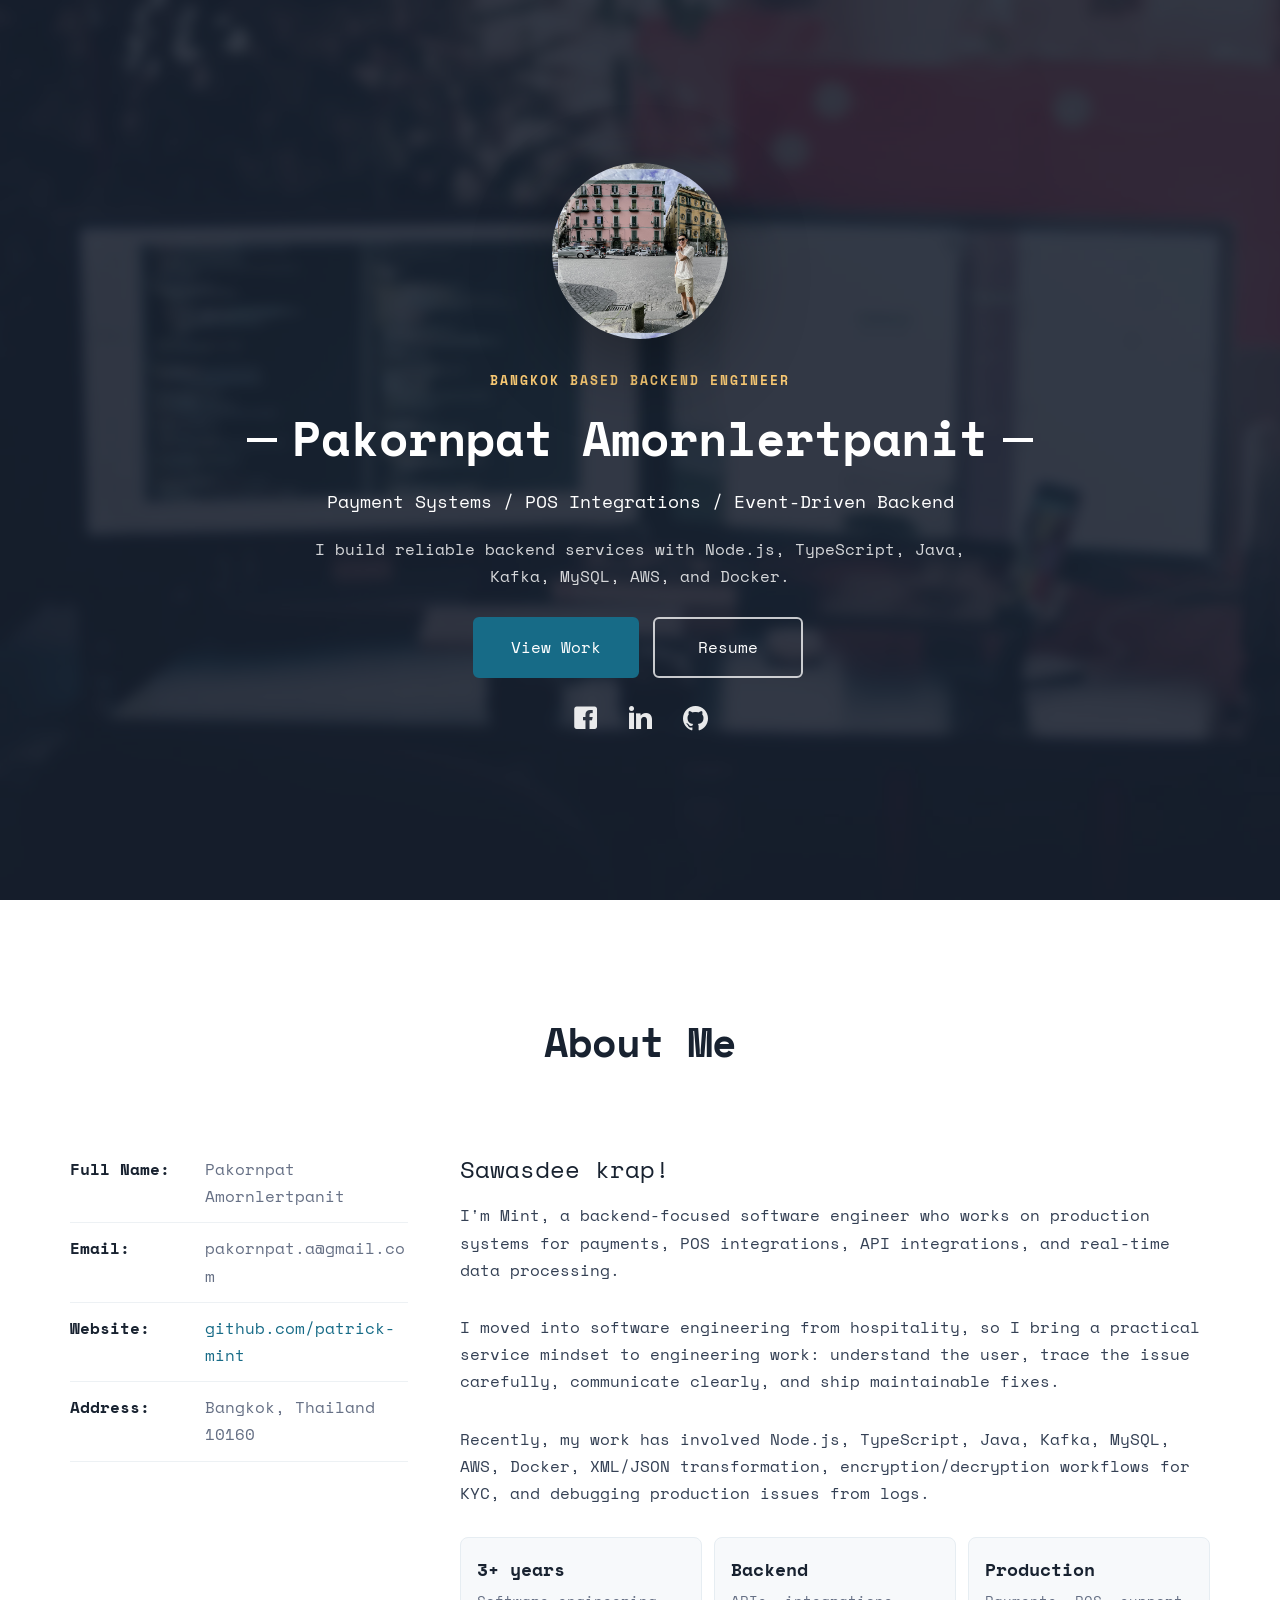
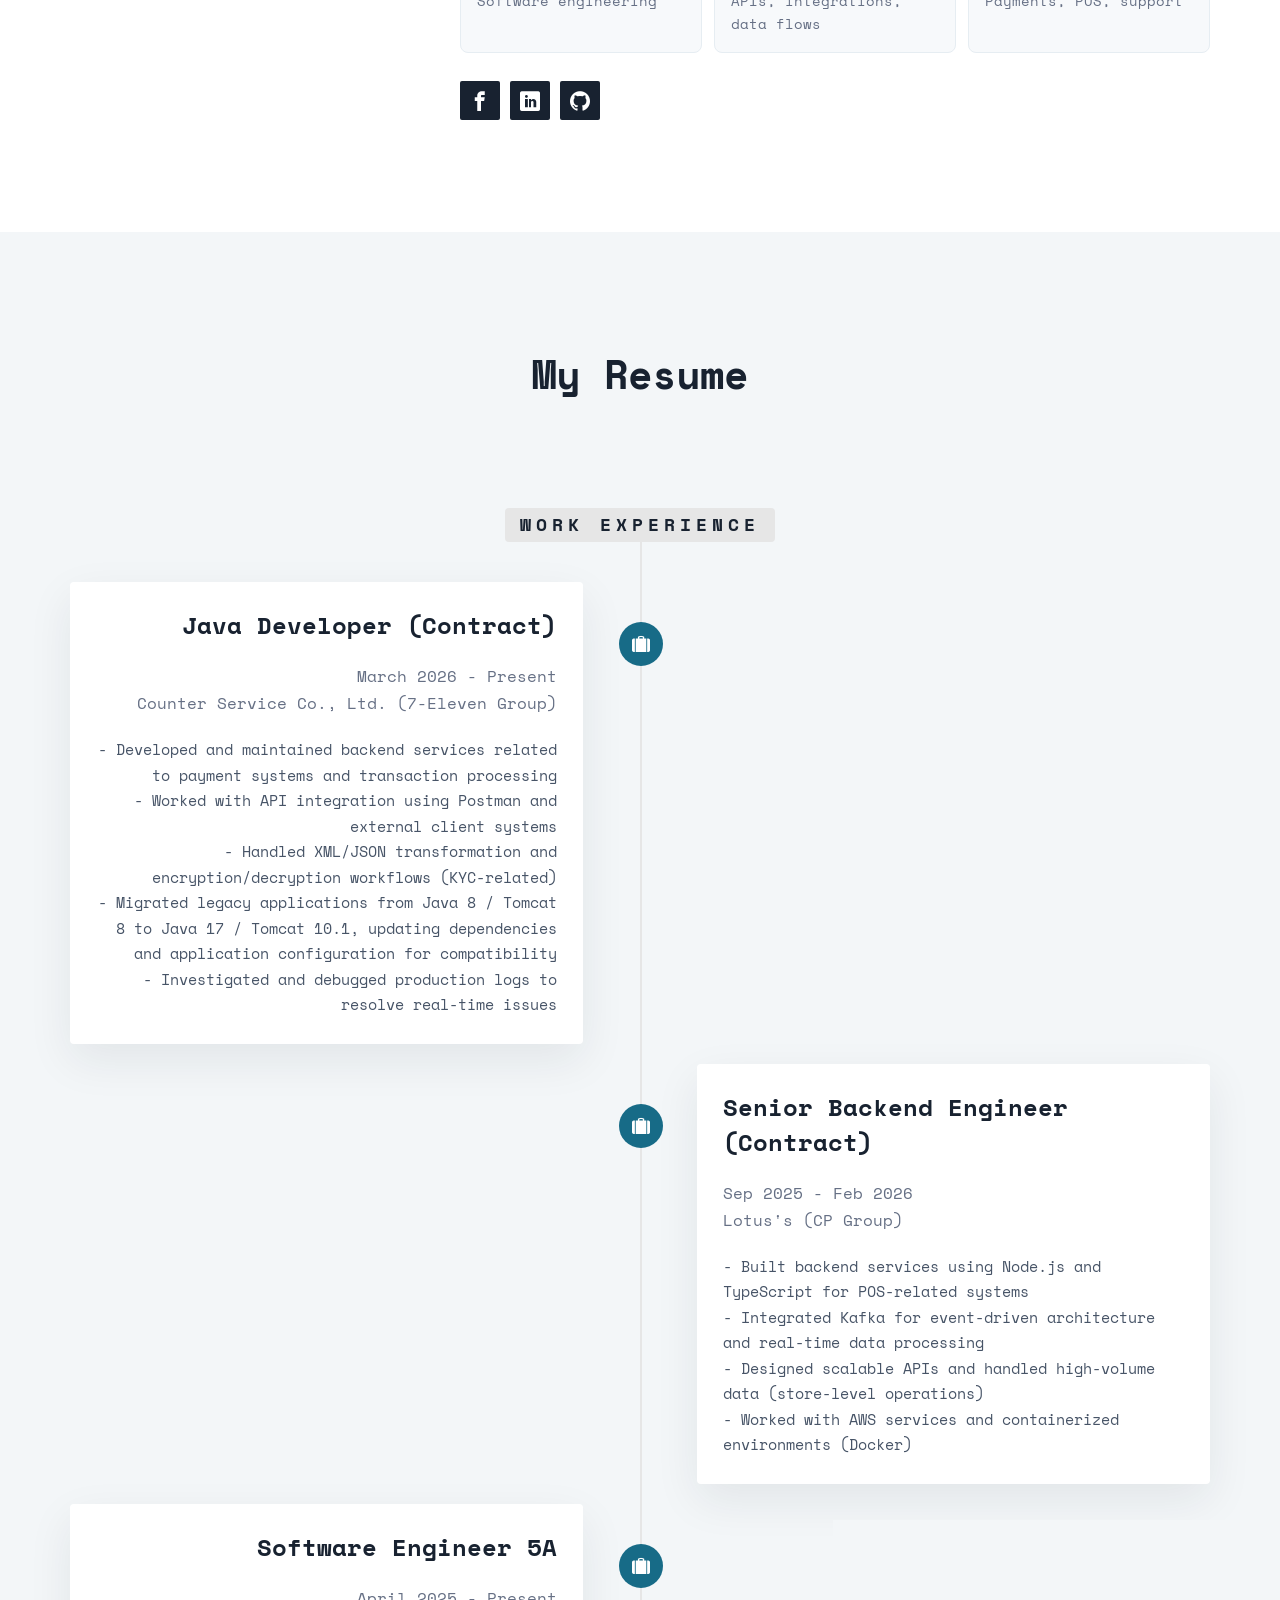
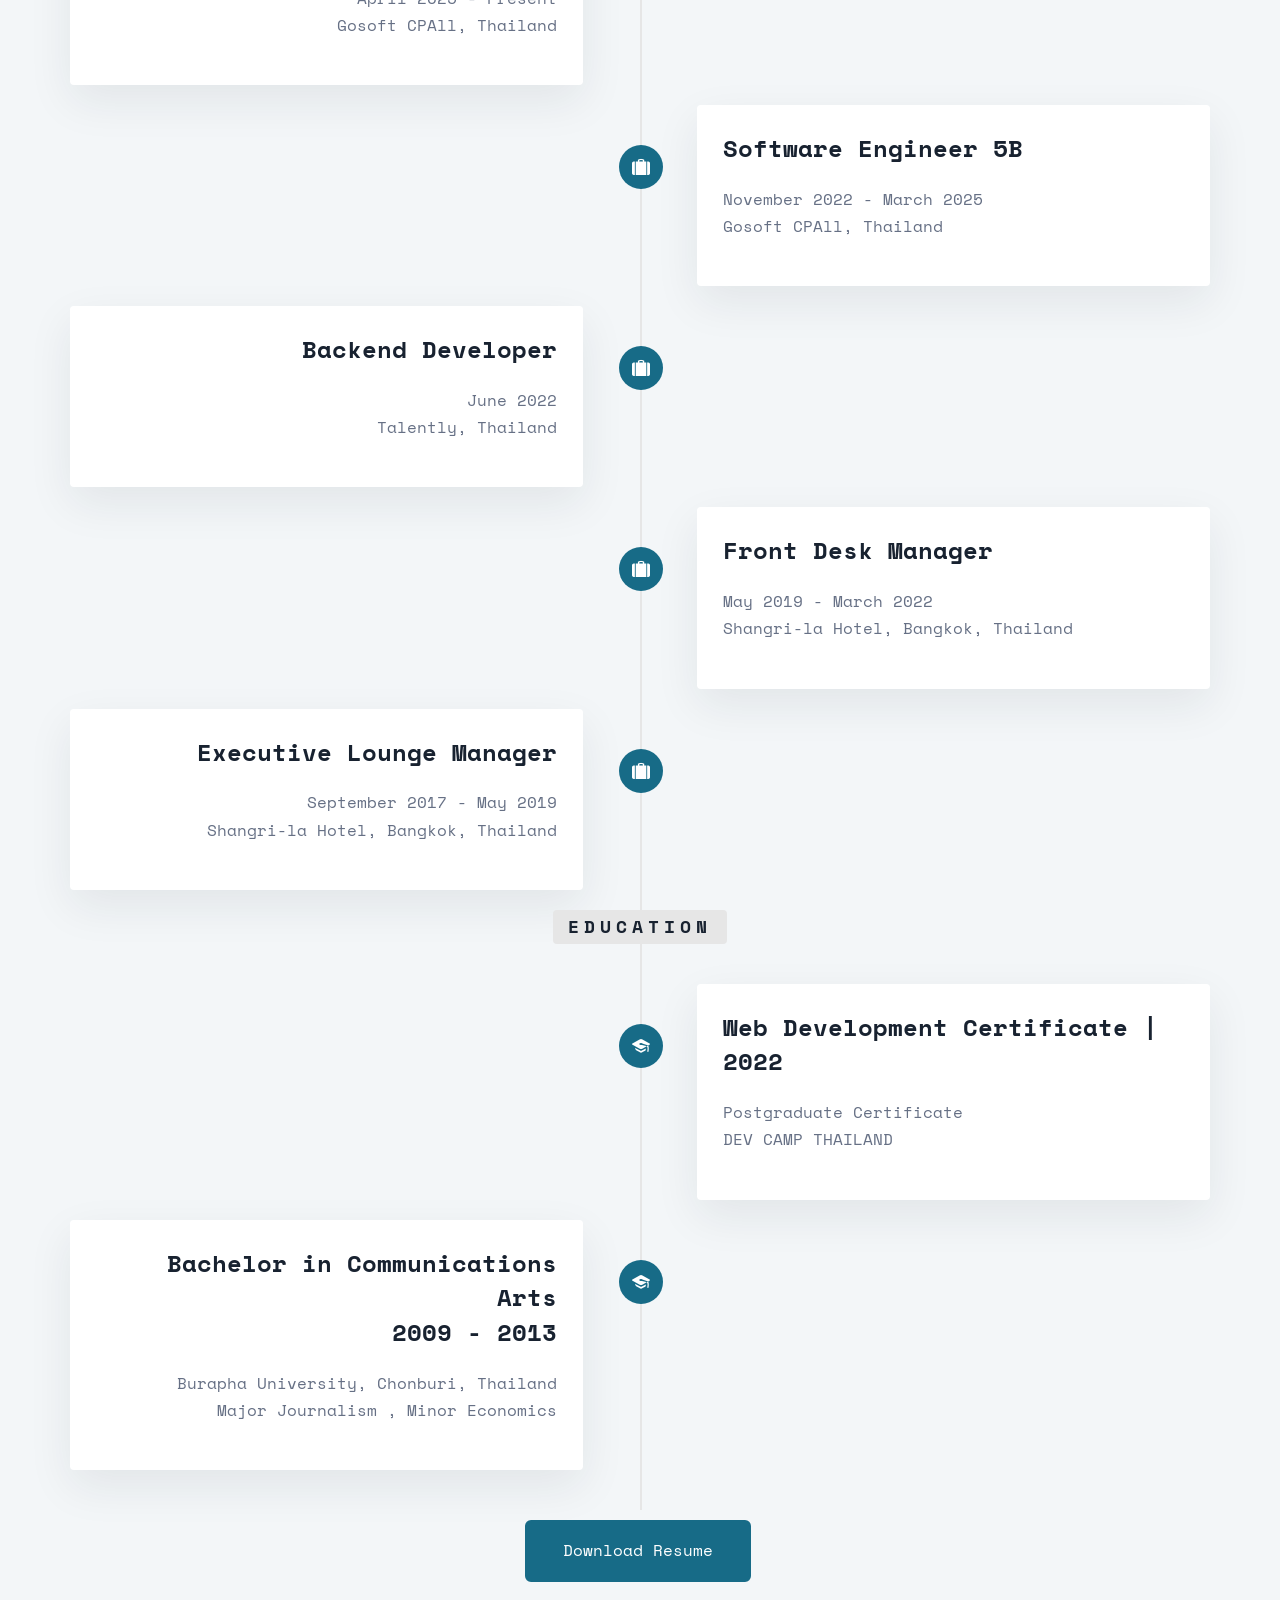
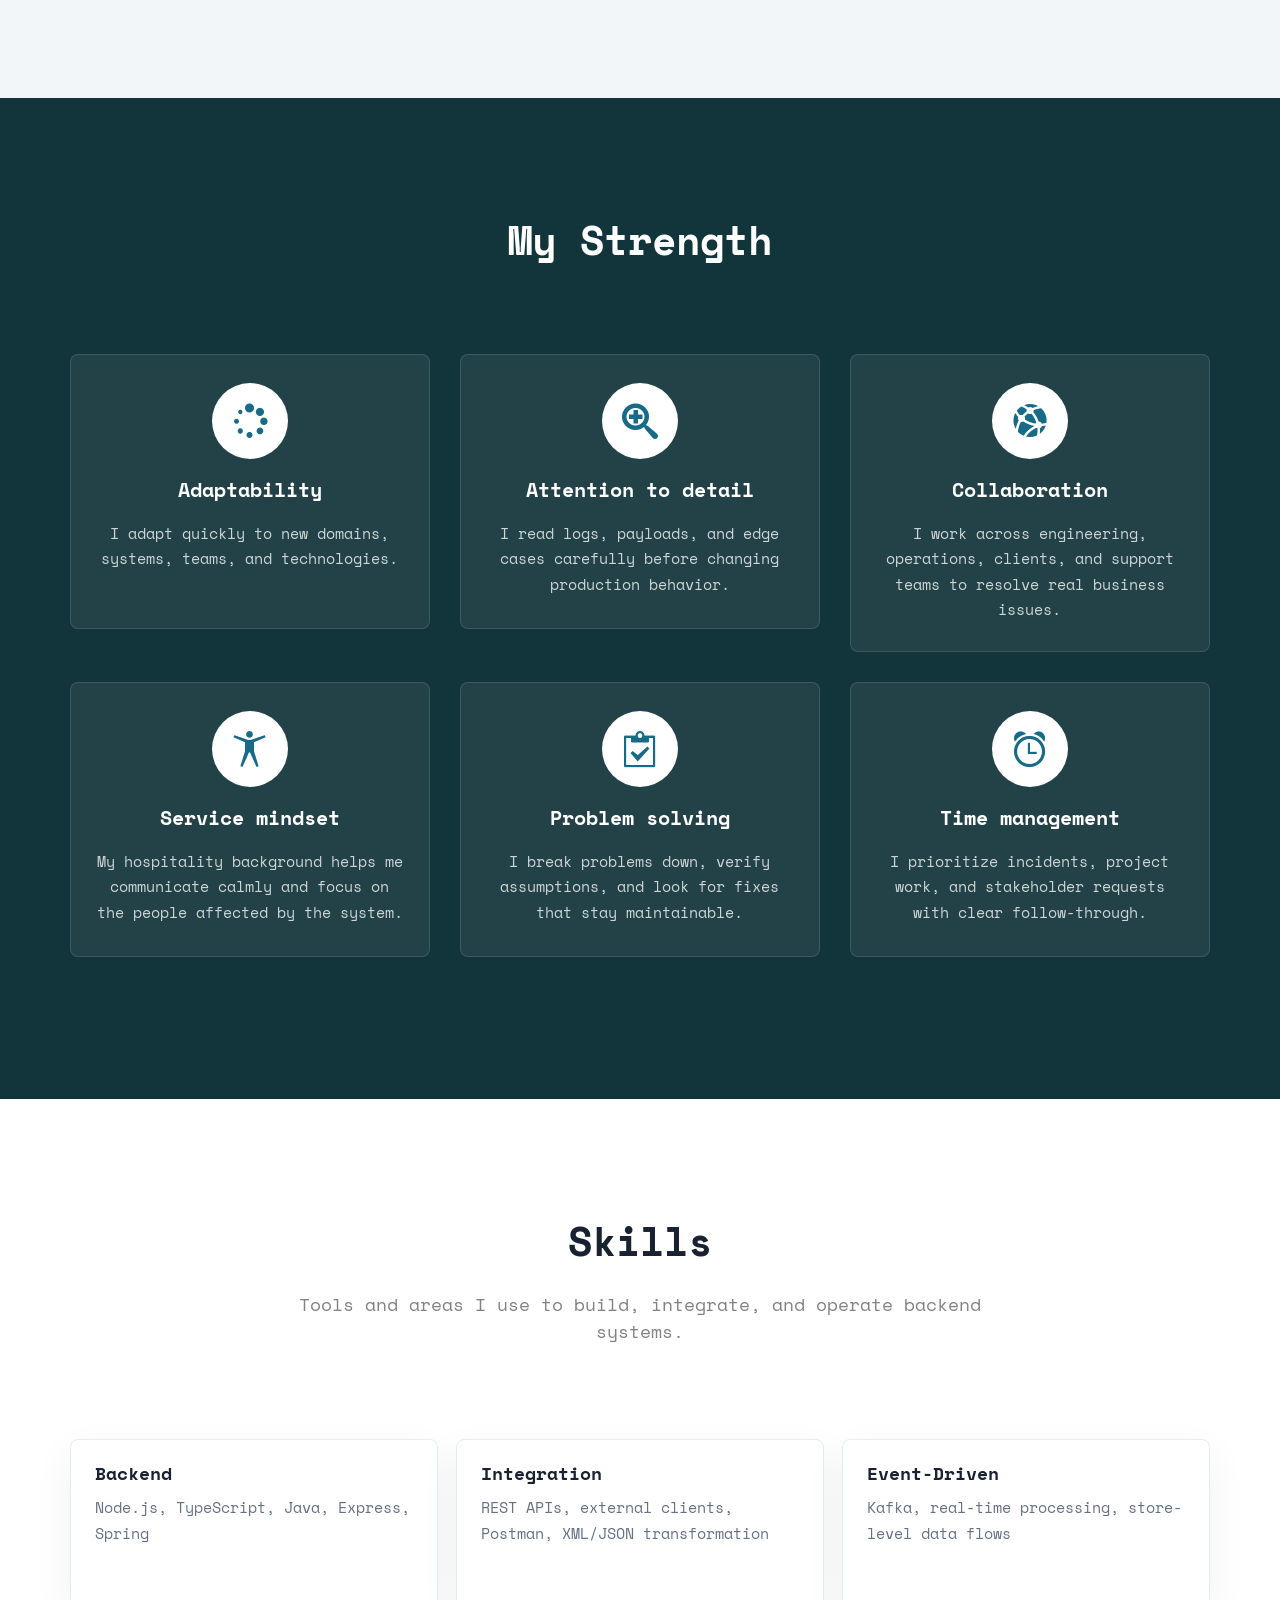
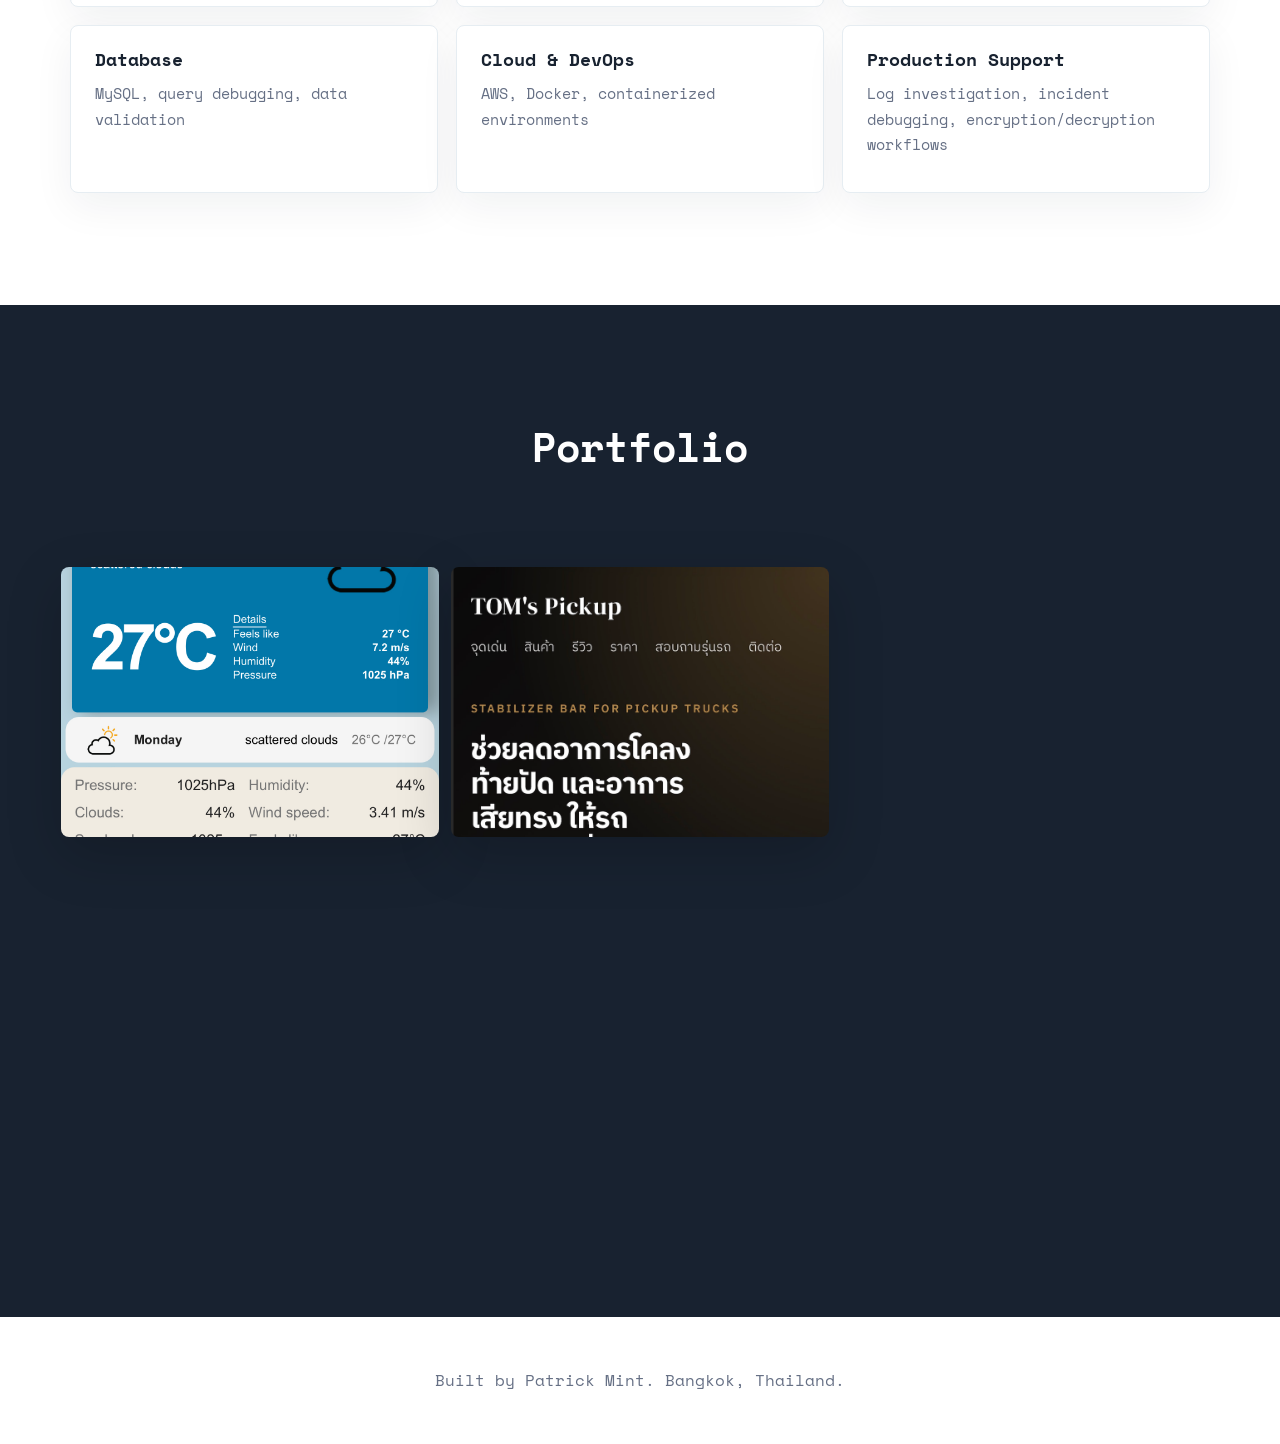
==== commit e9336795: "Update resume and portfolio projects" ====
--- a/index.html
+++ b/index.html
@@ -154,9 +154,11 @@
 											- Developed and maintained backend services related to payment systems and
 											transaction processing<br>
 											- Worked with API integration using Postman and external client systems<br>
-											- Handled XML/JSON transformation and encryption/decryption workflows
-											(KYC-related)<br>
-											- Investigated and debugged production logs to resolve real-time issues
+										- Handled XML/JSON transformation and encryption/decryption workflows
+										(KYC-related)<br>
+										- Migrated legacy applications from Java 8 / Tomcat 8 to Java 17 / Tomcat
+										10.1, updating dependencies and application configuration for compatibility<br>
+										- Investigated and debugged production logs to resolve real-time issues
 										</p>
 									</div>
 								</div>
@@ -427,7 +429,7 @@
 					</div>
 				</div>
 				<div class="row">
-					<div class="col-md-3 text-center col-padding animate-box">
+					<div class="col-md-4 text-center col-padding animate-box">
 						<a href="https://patrick-mint.github.io/Weather-App" class="work"
 							style="background-image: url(images/portfolio-1.jpg);">
 							<div class="desc">
@@ -436,7 +438,7 @@
 							</div>
 						</a>
 					</div>
-					<div class="col-md-3 text-center col-padding animate-box">
+					<div class="col-md-4 text-center col-padding animate-box">
 						<a href="https://tomspickup.github.io/" class="work work-toms-pickup"
 							style="background-image: url(images/portfolio-2.png);">
 							<div class="desc">
@@ -445,7 +447,7 @@
 							</div>
 						</a>
 					</div>
-					<div class="col-md-3 text-center col-padding animate-box">
+					<div class="col-md-4 text-center col-padding animate-box">
 						<a href="https://www.giftoryth.com" class="work"
 							style="background-image: url(images/portfolio-3.png);">
 							<div class="desc">
@@ -454,12 +456,23 @@
 							</div>
 						</a>
 					</div>
-					<div class="col-md-3 text-center col-padding animate-box">
-						<a href="https://patrick-mint.github.io/Responsive_Picture/" class="work"
-							style="background-image: url(images/portfolio-4.png);">
+				</div>
+				<div class="row portfolio-showcase">
+					<div class="col-md-6 text-center col-padding animate-box">
+						<a href="https://patrick-mint.github.io/fintrack-lite/" class="work work-screenshot"
+							style="background-image: url(images/portfolio-fintrack.png);">
 							<div class="desc">
-								<h3>Responsive Picture</h3>
-								<span>Responsive UI demo</span>
+								<h3>FinTrack Lite</h3>
+								<span>Personal finance tracking web app</span>
+							</div>
+						</a>
+					</div>
+					<div class="col-md-6 text-center col-padding animate-box">
+						<a href="https://mongkol.io" class="work work-screenshot work-mongkol"
+							style="background-image: url(images/portfolio-mongkol.png);">
+							<div class="desc">
+								<h3>Mongkol.io</h3>
+								<span>Built end-to-end, from product to production</span>
 							</div>
 						</a>
 					</div>
--- a/css/style.css
+++ b/css/style.css
@@ -801,6 +801,24 @@
   background-position: center top;
 }
 
+.work.work-screenshot {
+  background-size: contain;
+  aspect-ratio: 16 / 9;
+  height: auto;
+}
+
+.work.work-screenshot .desc {
+  height: 100%;
+}
+
+.work.work-mongkol {
+  background-color: #071d20;
+}
+
+.portfolio-showcase {
+  margin-top: 28px;
+}
+
 @media screen and (max-width: 768px) {
   .work {
     height: 400px;
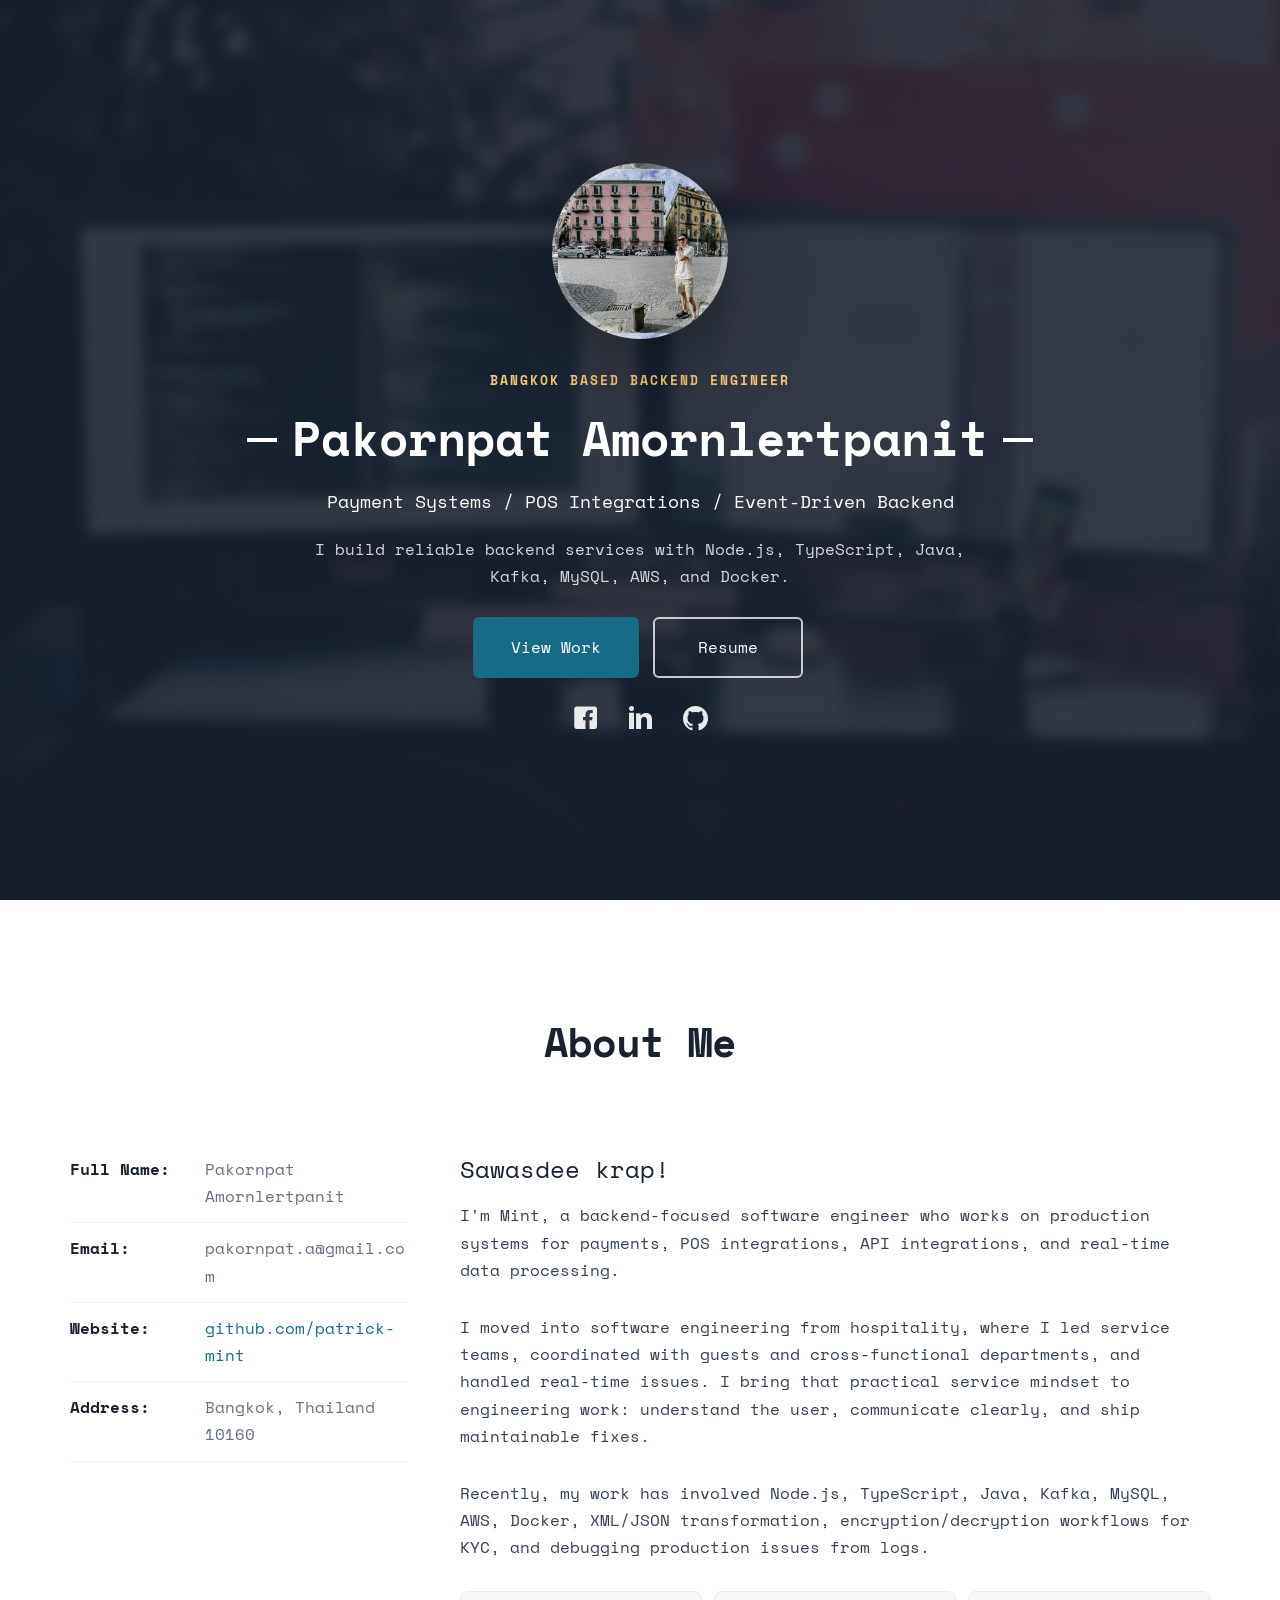
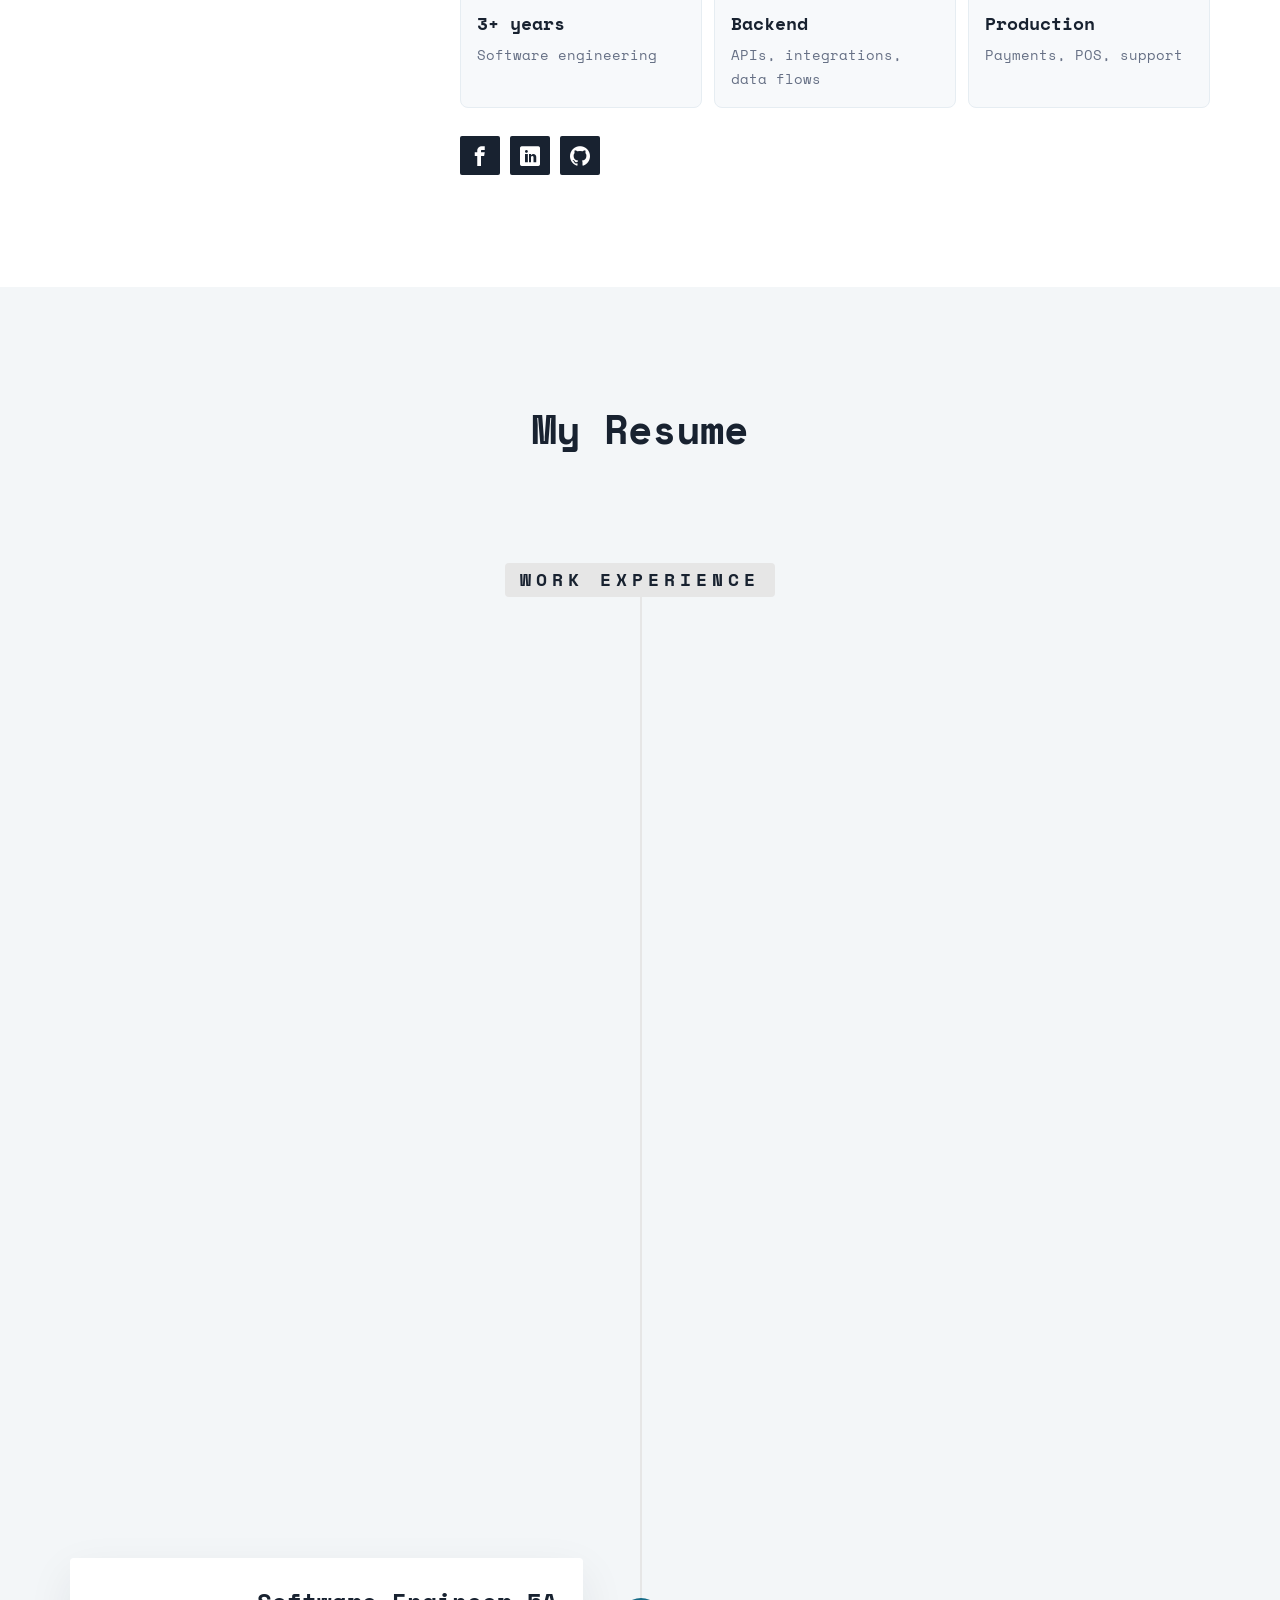
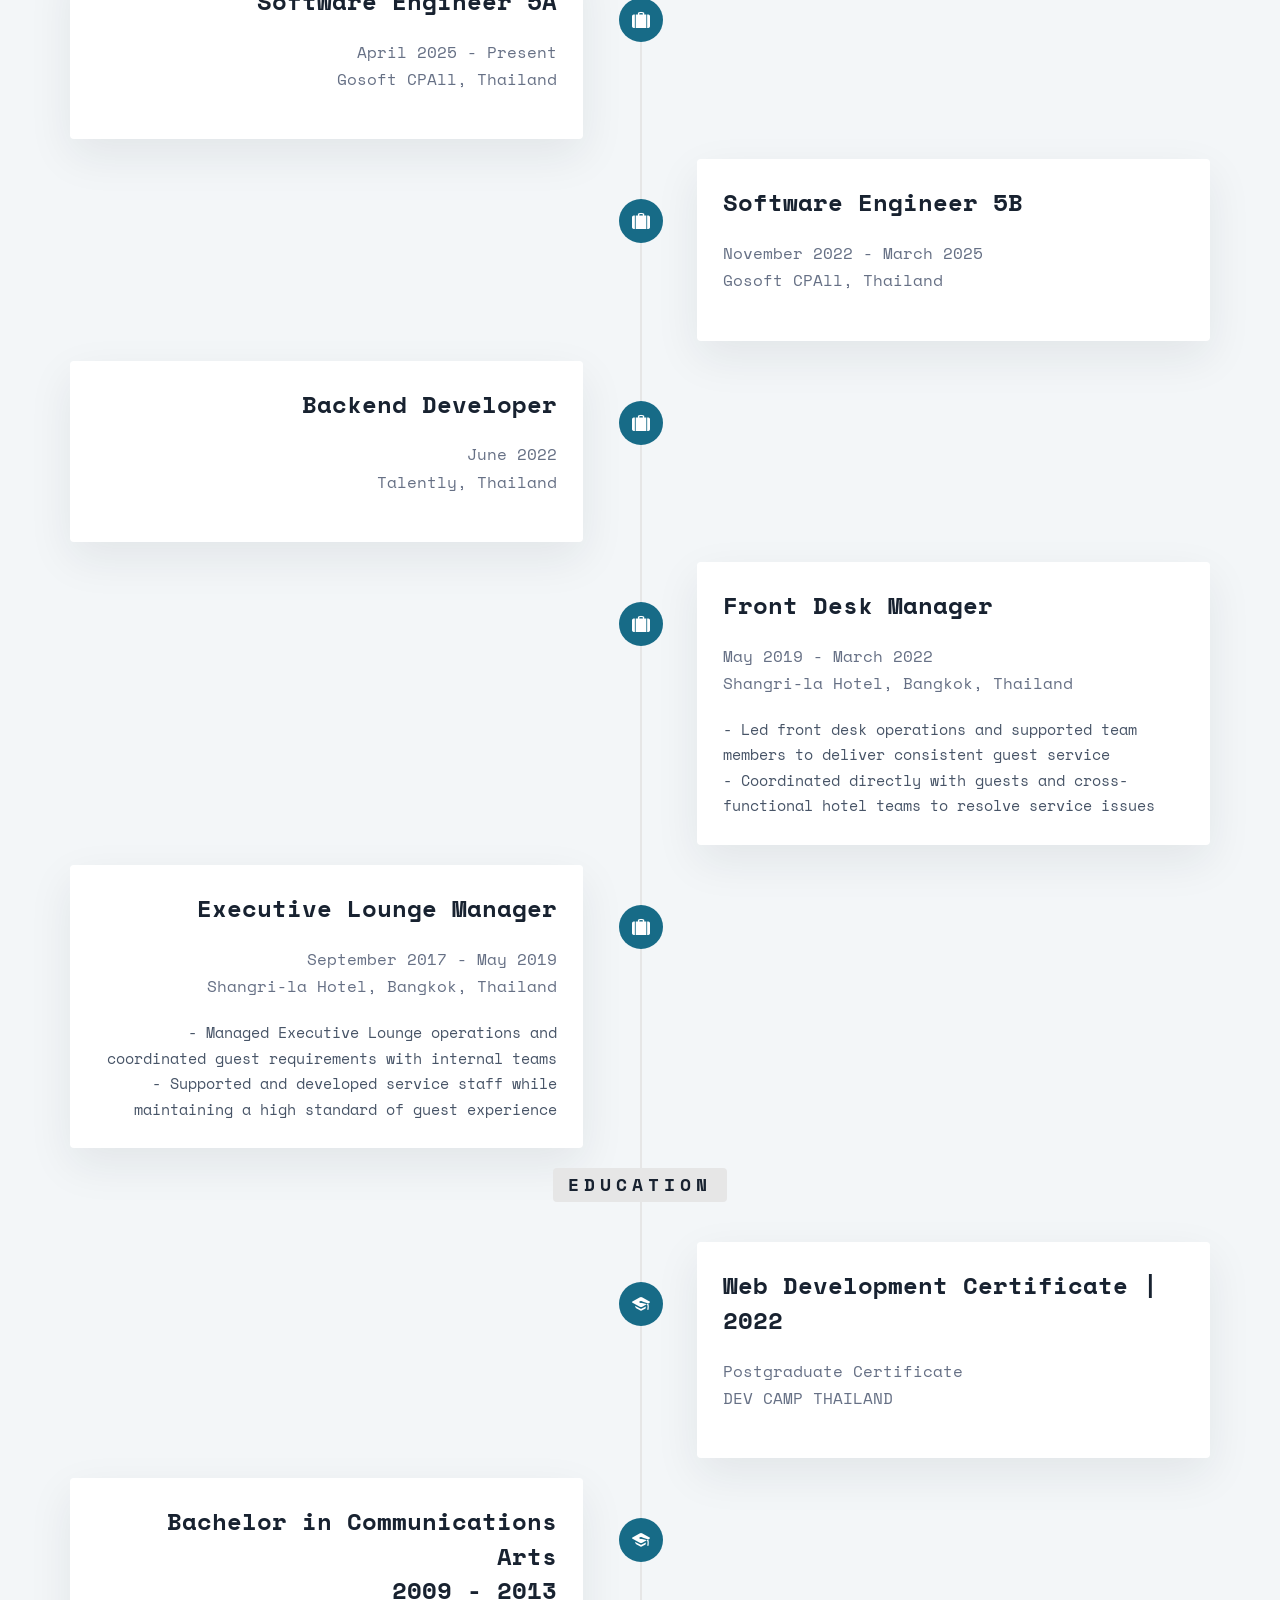
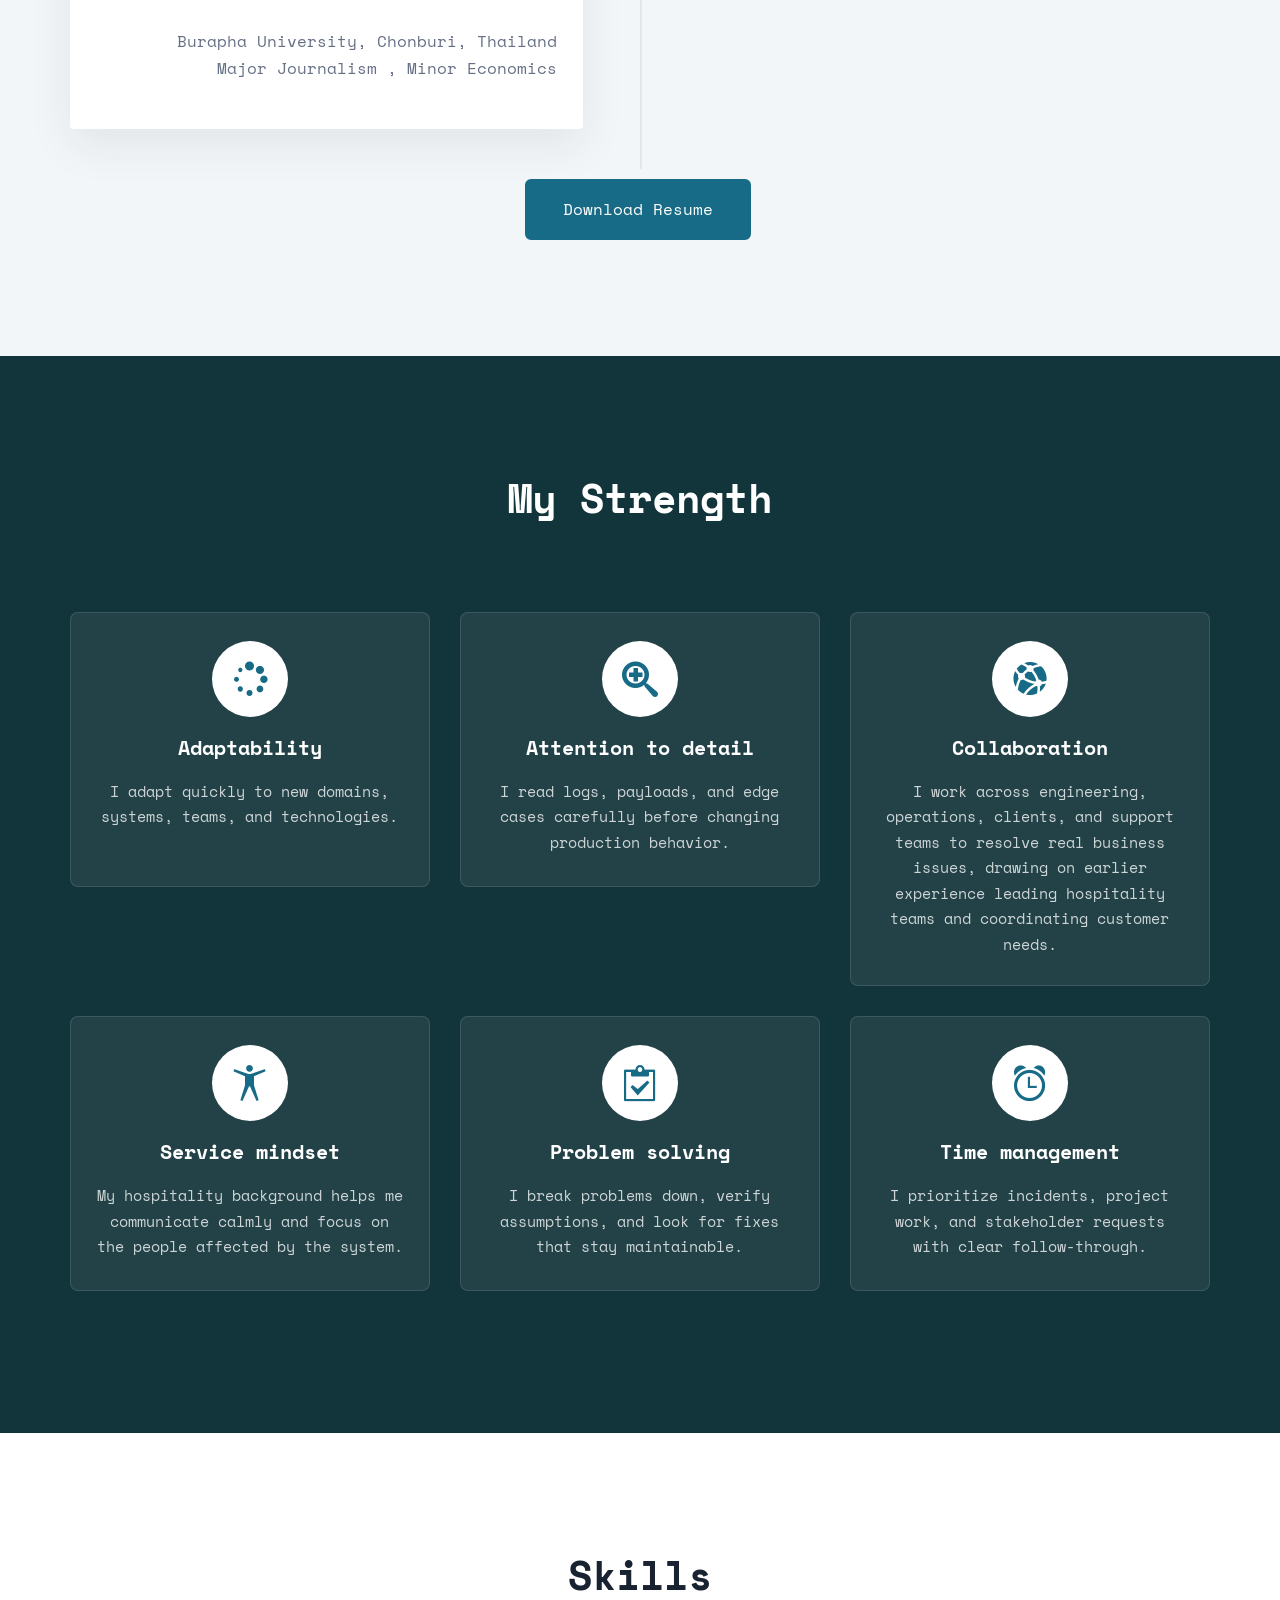
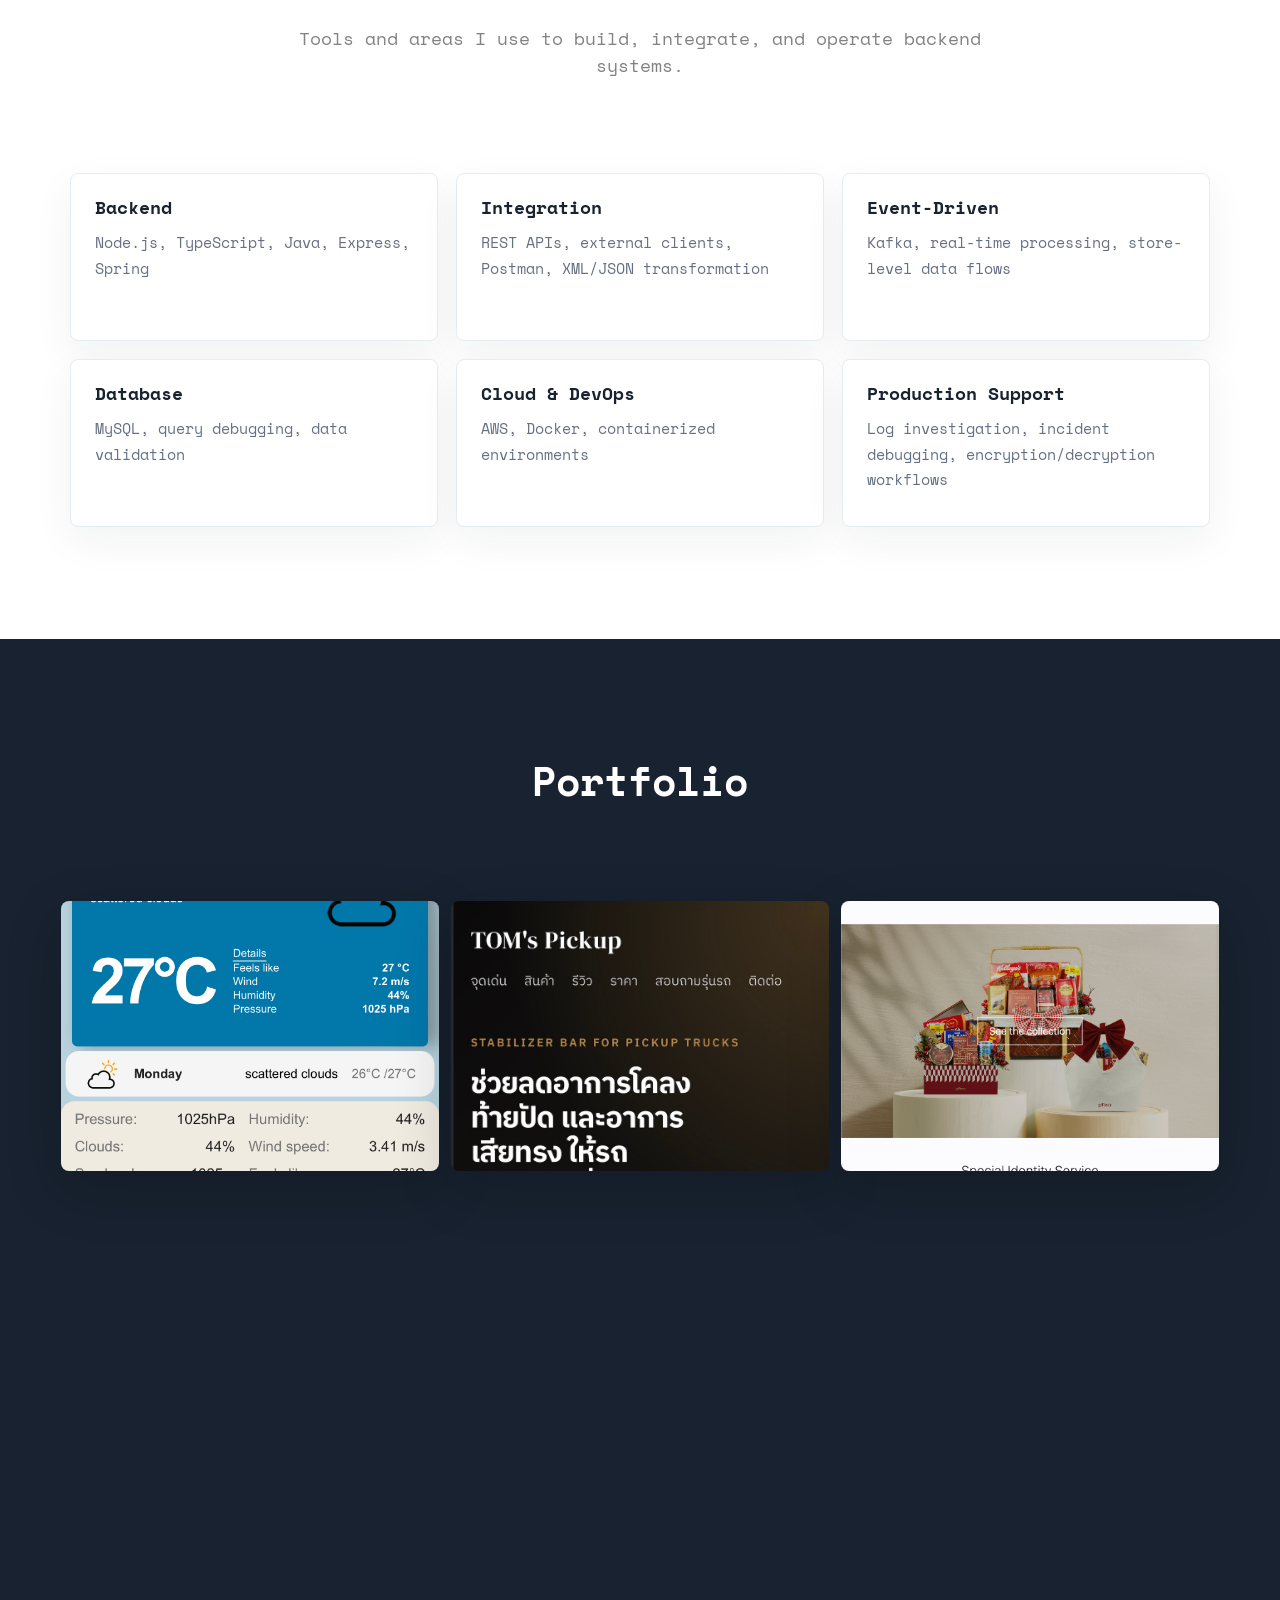
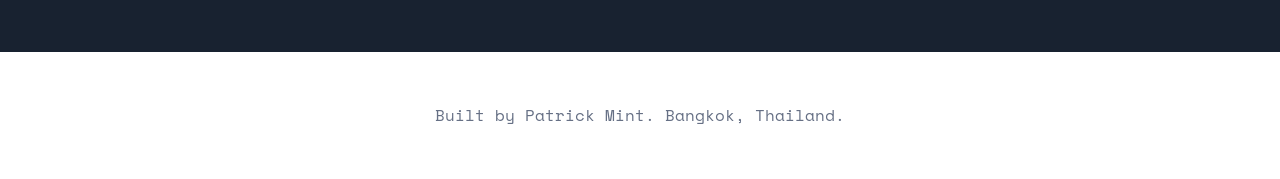
==== commit 1d5fe54d: "Add management experience to resume and portfolio" ====
--- a/index.html
+++ b/index.html
@@ -95,8 +95,9 @@
 						<h3>Sawasdee krap!</h3>
 						<p>I'm Mint, a backend-focused software engineer who works on production systems for payments,
 							POS integrations, API integrations, and real-time data processing.</p>
-						<p>I moved into software engineering from hospitality, so I bring a practical service mindset
-							to engineering work: understand the user, trace the issue carefully, communicate clearly,
+						<p>I moved into software engineering from hospitality, where I led service teams, coordinated
+							with guests and cross-functional departments, and handled real-time issues. I bring that
+							practical service mindset to engineering work: understand the user, communicate clearly,
 							and ship maintainable fixes.</p>
 						<p>Recently, my work has involved Node.js, TypeScript, Java, Kafka, MySQL, AWS, Docker,
 							XML/JSON transformation, encryption/decryption workflows for KYC, and debugging production
@@ -226,8 +227,11 @@
 										<span class="company">May 2019 - March 2022 <br>Shangri-la Hotel, Bangkok,
 											Thailand</span>
 									</div>
-									<div class="timeline-body">
-										<!-- <p>none.</p> -->
+								<div class="timeline-body">
+									<p>
+										- Led front desk operations and supported team members to deliver consistent guest service<br>
+										- Coordinated directly with guests and cross-functional hotel teams to resolve service issues
+									</p>
 									</div>
 								</div>
 							</li>
@@ -239,8 +243,11 @@
 										<span class="company">September 2017 - May 2019 <br> Shangri-la Hotel, Bangkok,
 											Thailand</span>
 									</div>
-									<div class="timeline-body">
-										<!-- <p>none.</p> -->
+								<div class="timeline-body">
+									<p>
+										- Managed Executive Lounge operations and coordinated guest requirements with internal teams<br>
+										- Supported and developed service staff while maintaining a high standard of guest experience
+									</p>
 									</div>
 								</div>
 							</li>
@@ -329,8 +336,9 @@
 								</span>
 								<div class="feature-copy">
 									<h3>Collaboration</h3>
-									<p>I work across engineering, operations, clients, and support teams to resolve
-										real business issues.</p>
+									<p>I work across engineering, operations, clients, and support teams to resolve real
+										business issues, drawing on earlier experience leading hospitality teams and coordinating
+										customer needs.</p>
 								</div>
 							</div>
 						</div>
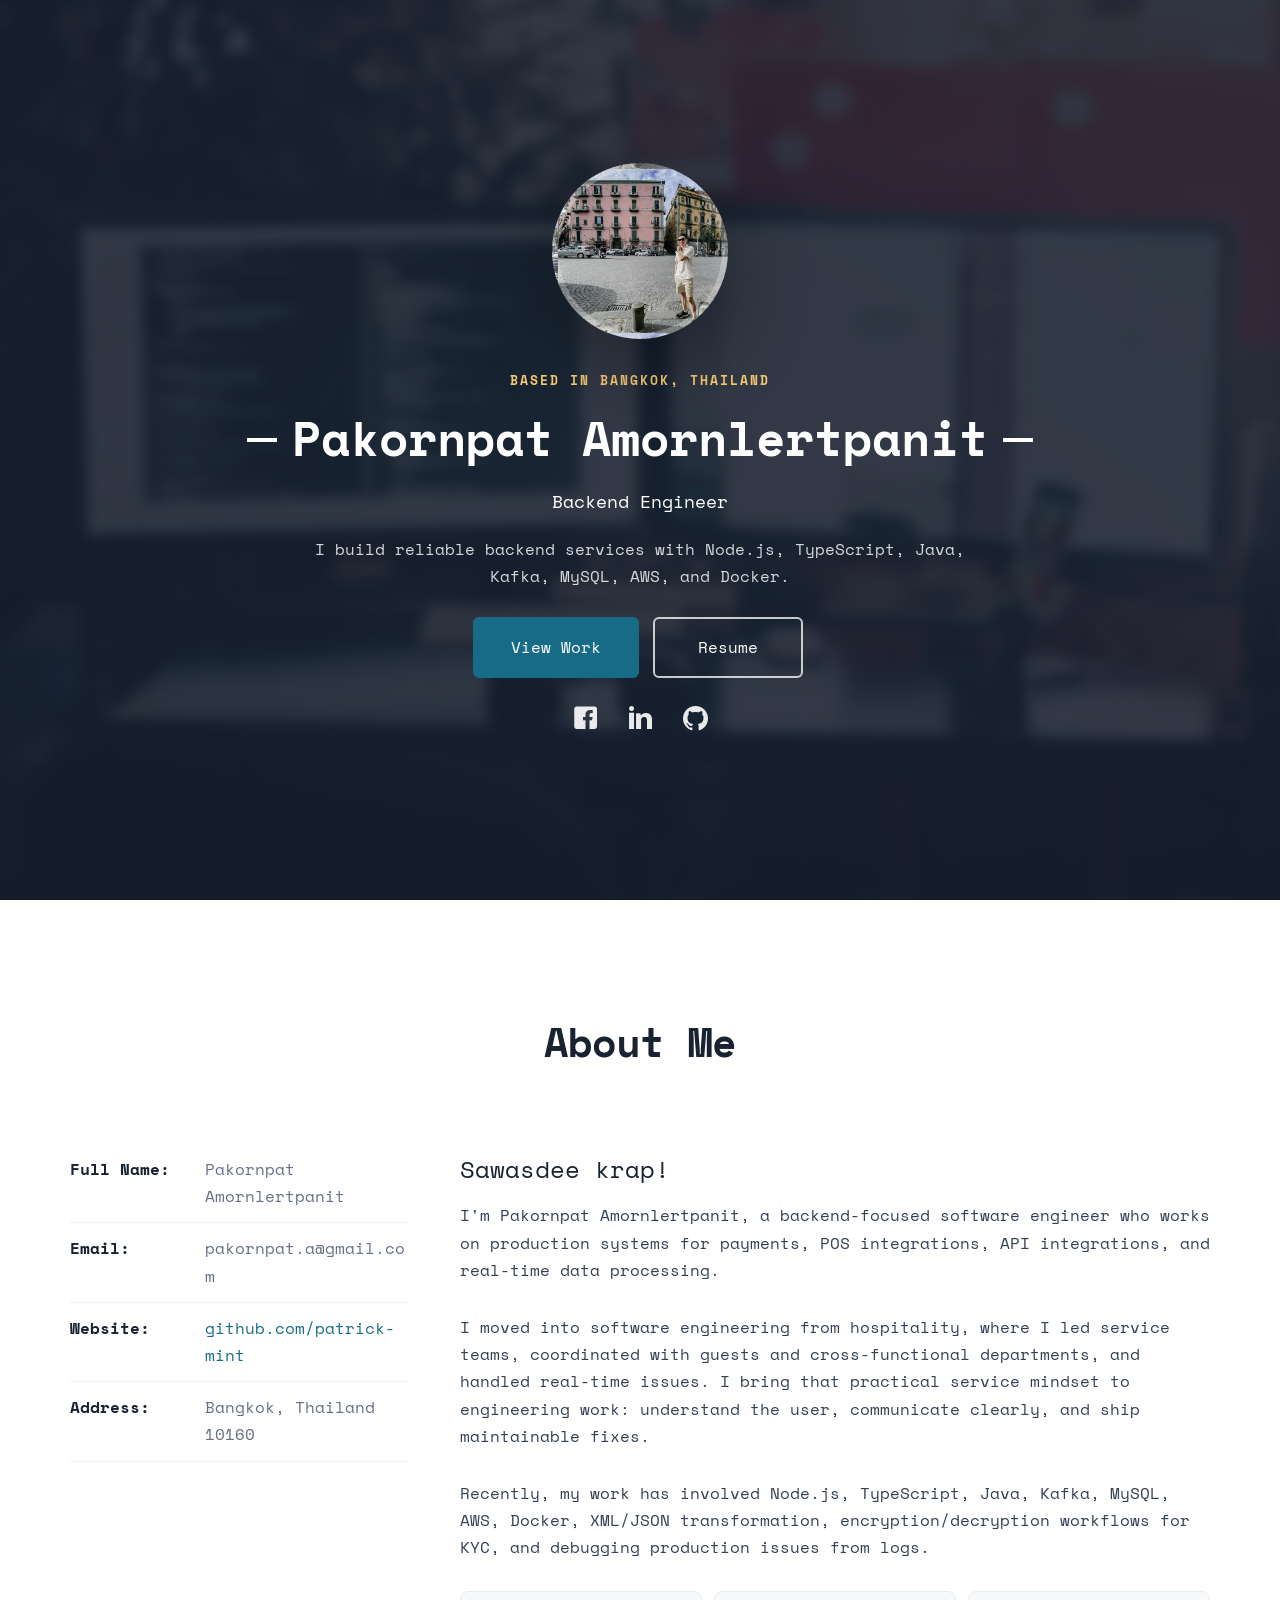
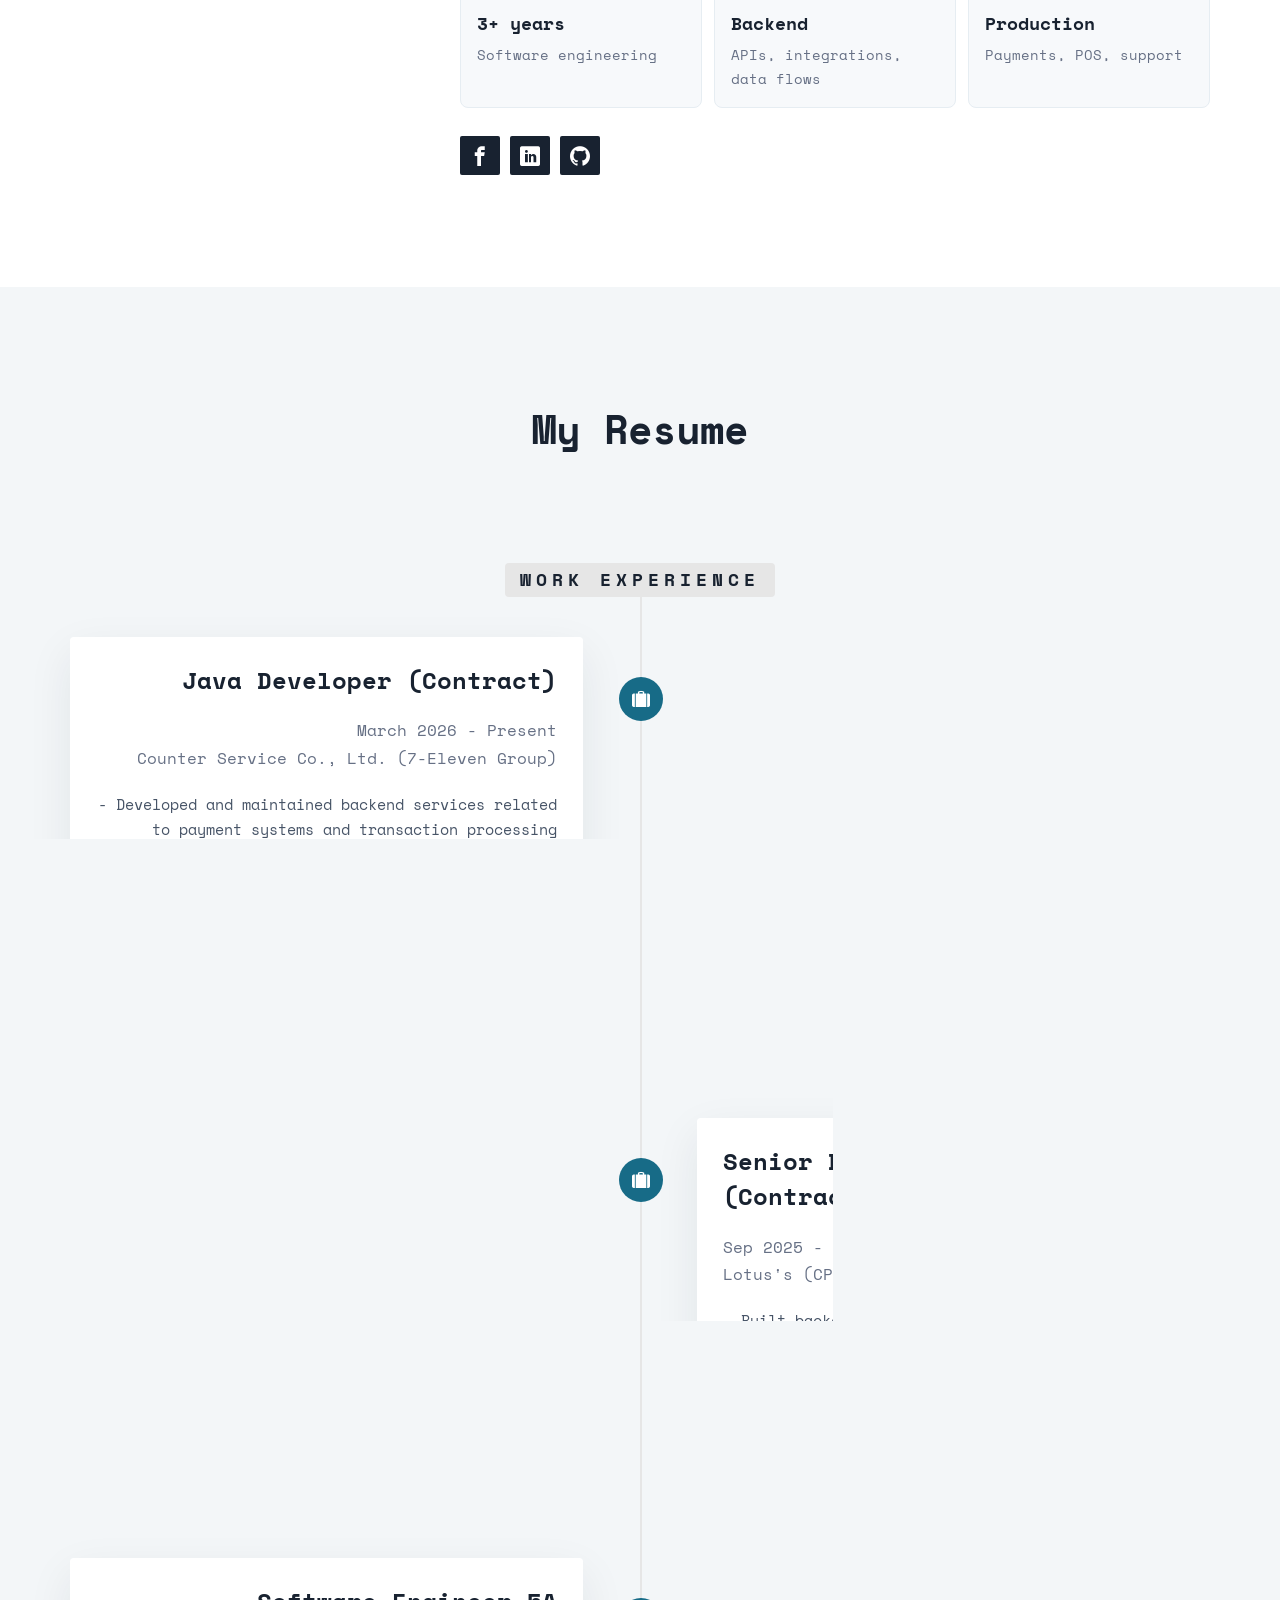
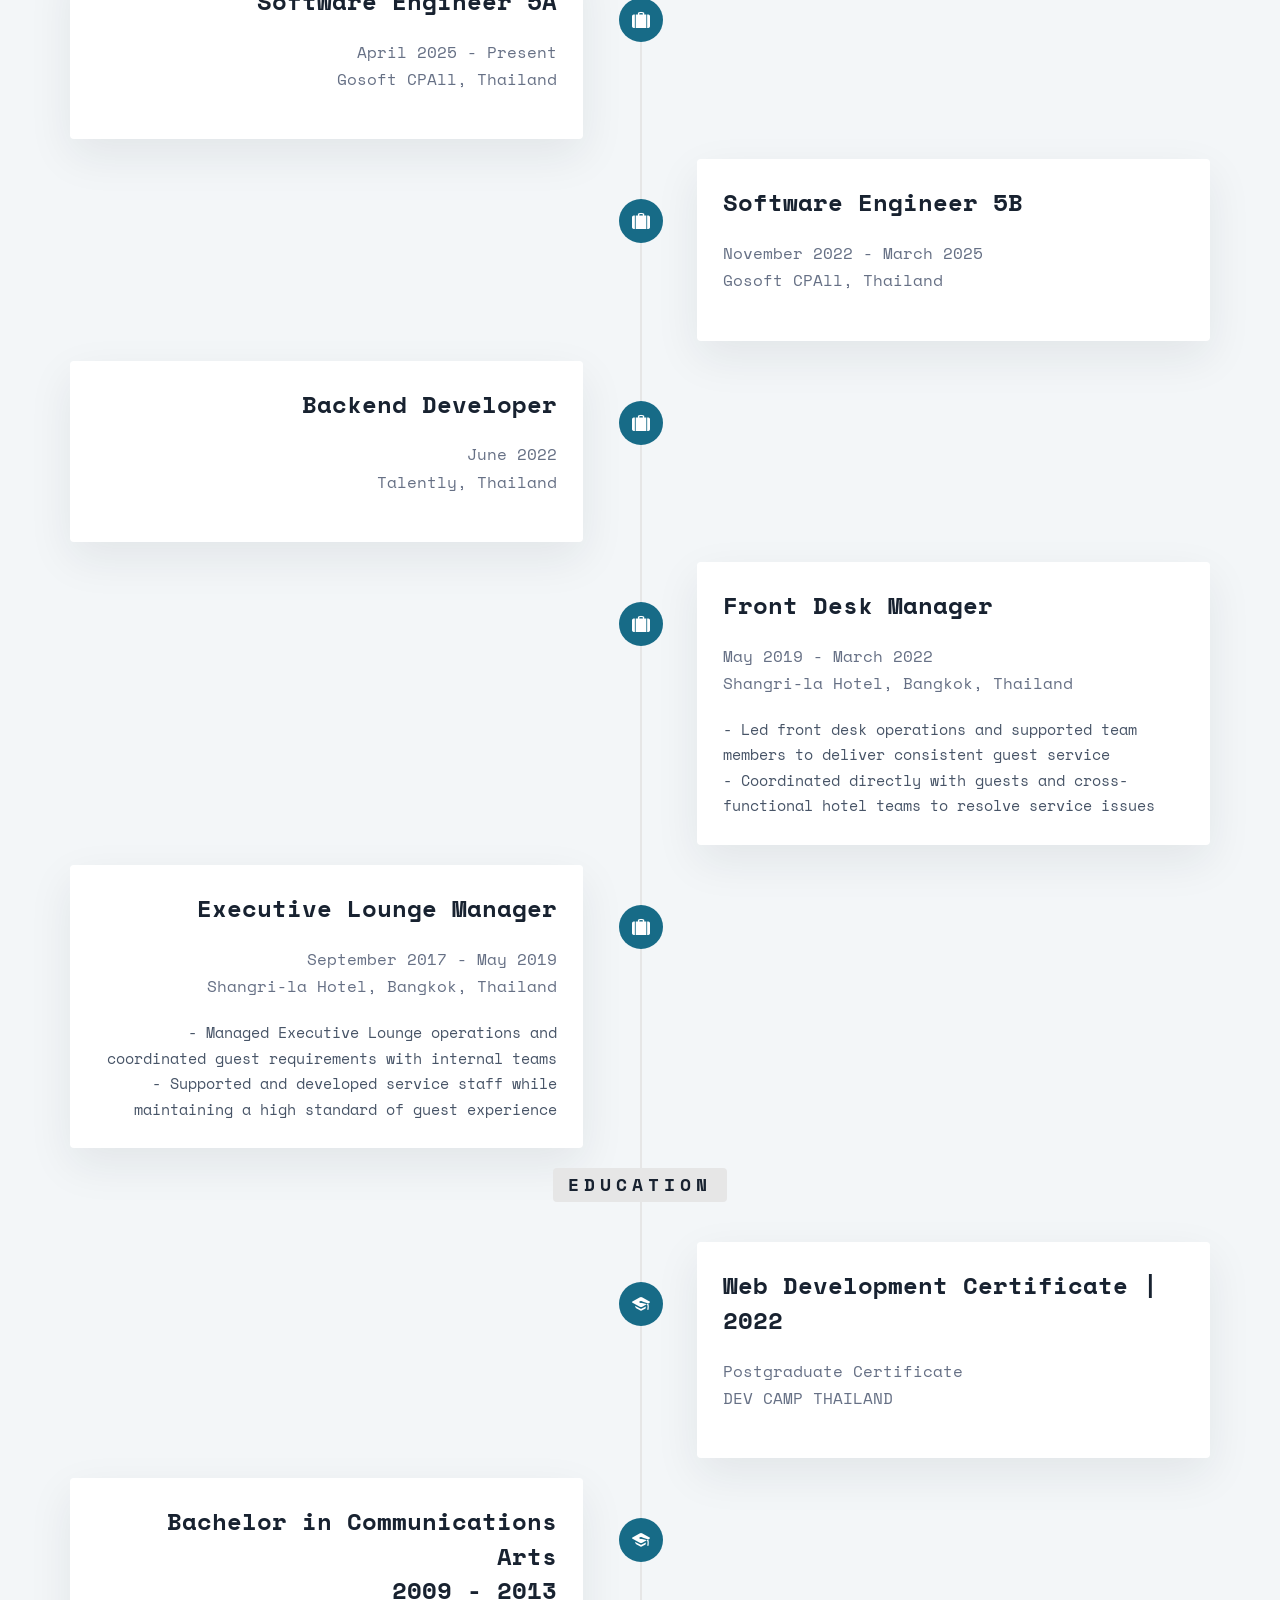
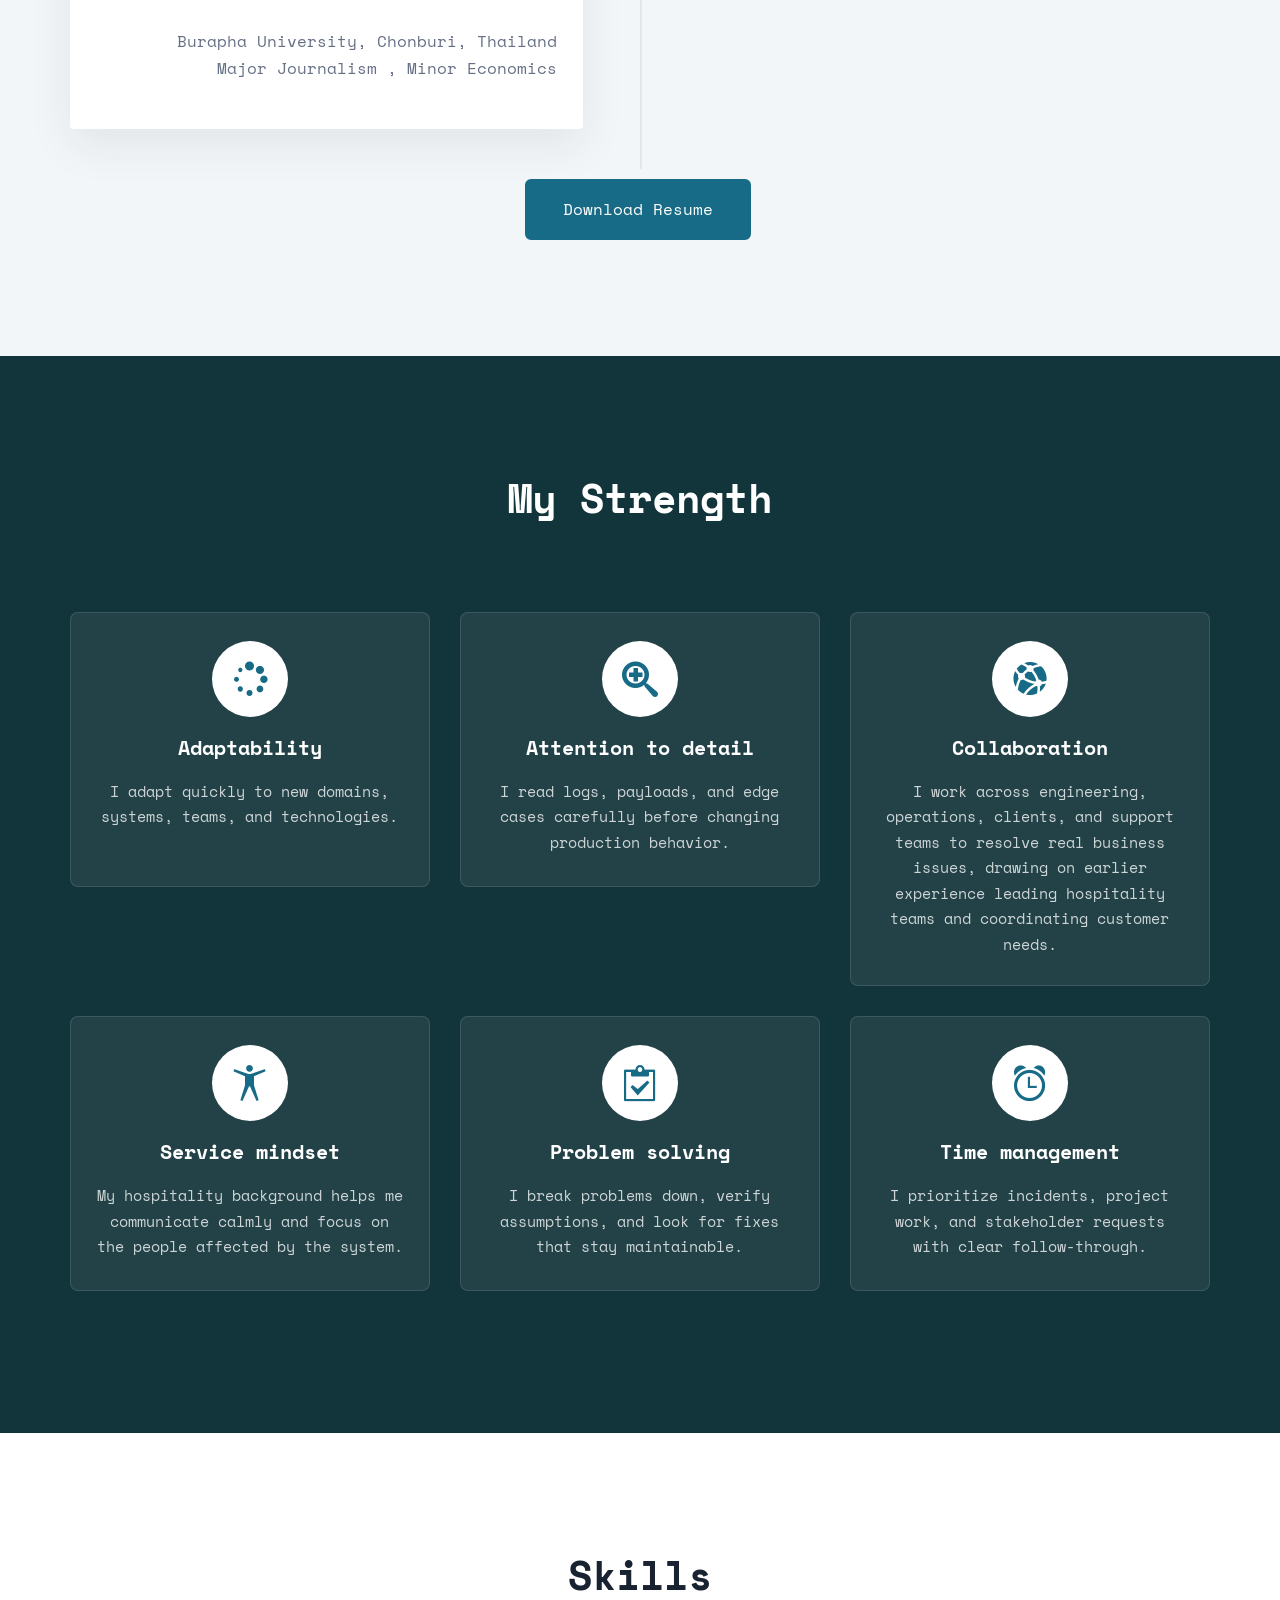
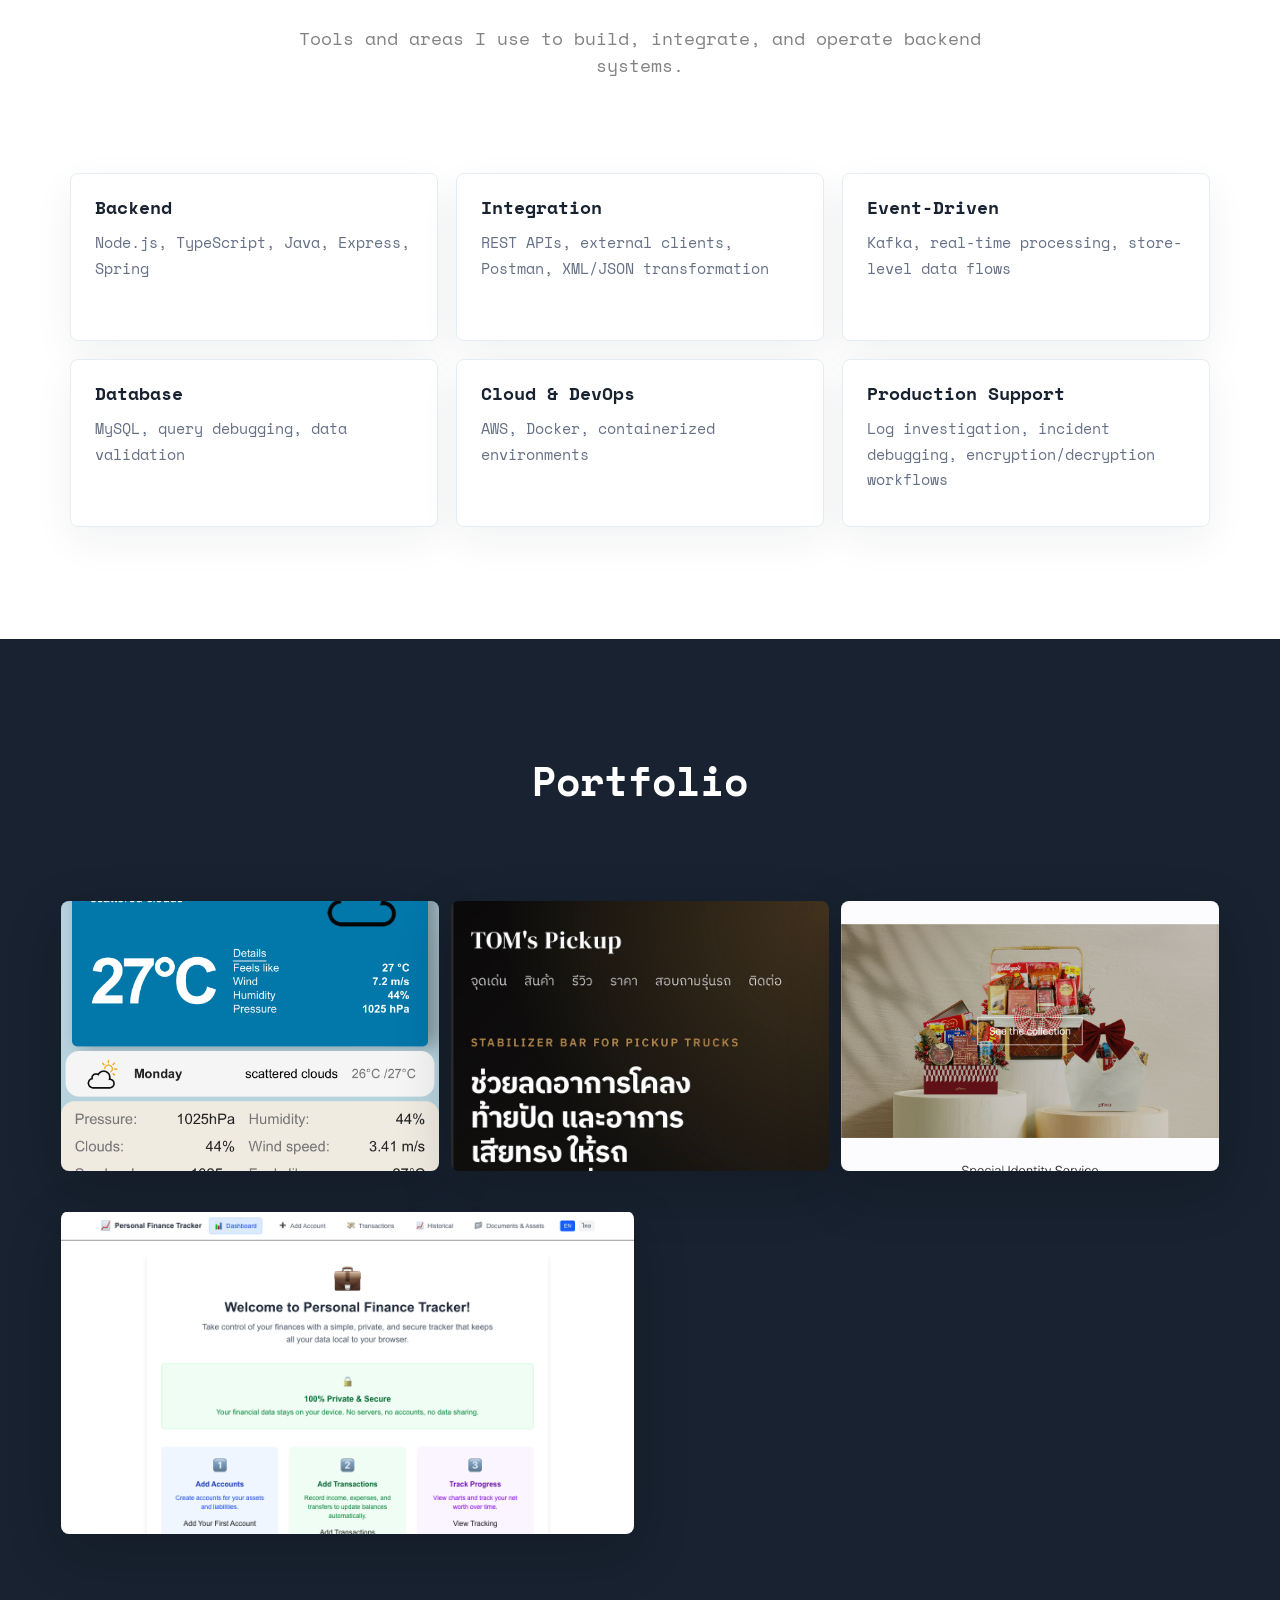
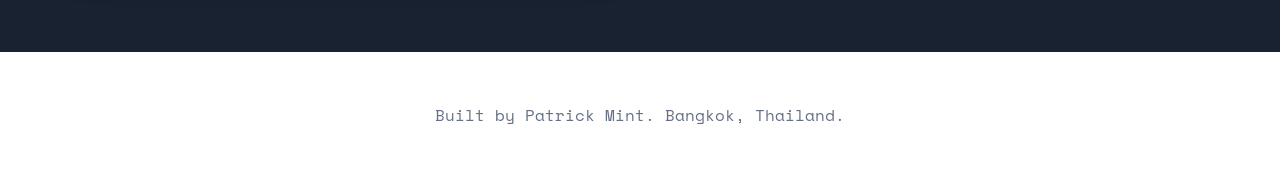
==== commit 72b8a0a2: "Improve personal SEO metadata" ====
--- a/index.html
+++ b/index.html
@@ -1,25 +1,50 @@
 <!DOCTYPE HTML>
-<html>
+<html lang="en">
 
 <head>
 	<meta charset="utf-8">
 	<meta http-equiv="X-UA-Compatible" content="IE=edge">
 	<meta name="viewport" content="width=device-width, initial-scale=1">
-	<title>Patrick Mint | Backend Software Engineer</title>
+	<title>Pakornpat (Mint / Patrick) Amornlertpanit | Backend Software Engineer</title>
 	<meta name="description"
-		content="Portfolio of Pakornpat Amornlertpanit, a backend-focused software engineer in Bangkok building payment, POS, API integration, and event-driven systems.">
+		content="Portfolio of Pakornpat Amornlertpanit, also known as Mint Amornlertpanit and Patrick Amornlertpanit — a backend software engineer in Bangkok.">
+	<meta name="robots" content="index, follow">
+	<link rel="canonical" href="https://patrick-mint.github.io/">
 
 	<!-- Facebook and Twitter integration -->
-	<meta property="og:title" content="Patrick Mint | Backend Software Engineer" />
-	<meta property="og:image" content="images/user-3.jpg" />
+	<meta property="og:title" content="Pakornpat (Mint / Patrick) Amornlertpanit | Backend Software Engineer" />
+	<meta property="og:image" content="https://patrick-mint.github.io/images/user-3.jpg" />
 	<meta property="og:url" content="https://patrick-mint.github.io/" />
 	<meta property="og:site_name" content="Patrick Mint Portfolio" />
 	<meta property="og:description"
-		content="Backend-focused software engineer experienced in payment systems, POS integrations, event-driven architecture, and production debugging." />
-	<meta name="twitter:title" content="Patrick Mint | Backend Software Engineer" />
-	<meta name="twitter:image" content="images/user-3.jpg" />
+		content="Portfolio of Pakornpat Amornlertpanit, also known as Mint and Patrick Amornlertpanit. Backend engineer in Bangkok." />
+	<meta name="twitter:title" content="Pakornpat (Mint / Patrick) Amornlertpanit | Backend Software Engineer" />
+	<meta name="twitter:image" content="https://patrick-mint.github.io/images/user-3.jpg" />
 	<meta name="twitter:url" content="https://patrick-mint.github.io/" />
 	<meta name="twitter:card" content="summary_large_image" />
+
+	<script type="application/ld+json">
+		{
+			"@context": "https://schema.org",
+			"@type": "Person",
+			"@id": "https://patrick-mint.github.io/#pakornpat-amornlertpanit",
+			"name": "Pakornpat Amornlertpanit",
+			"alternateName": ["ปกรณ์พัฒน์ อมรเลิศพานิช", "Mint Amornlertpanit", "Patrick Amornlertpanit", "Patrick Mint"],
+			"url": "https://patrick-mint.github.io/",
+			"image": "https://patrick-mint.github.io/images/user-3.jpg",
+			"jobTitle": "Backend Software Engineer",
+			"address": {
+				"@type": "PostalAddress",
+				"addressLocality": "Bangkok",
+				"addressCountry": "TH"
+			},
+			"sameAs": [
+				"https://www.linkedin.com/in/pakornpat-amornlertpanit-306434a5/",
+				"https://github.com/patrick-mint/",
+				"https://www.facebook.com/mintler/"
+			]
+		}
+	</script>
 
 	<link href="https://fonts.googleapis.com/css?family=Space+Mono" rel="stylesheet">
 	<link href="https://fonts.googleapis.com/css?family=Kaushan+Script" rel="stylesheet">
@@ -46,9 +71,9 @@
 						<div class="display-t js-fullheight">
 							<div class="display-tc js-fullheight animate-box" data-animate-effect="fadeIn">
 								<div class="profile-thumb" style="background: url(images/user-3.jpg);"></div>
-								<p class="hero-kicker">Bangkok based backend engineer</p>
+								<p class="hero-kicker">Based in Bangkok, Thailand</p>
 								<h1><span>Pakornpat Amornlertpanit</span></h1>
-								<h3><span>Payment Systems / POS Integrations / Event-Driven Backend</span></h3>
+								<h3><span>Backend Engineer</span></h3>
 								<p class="hero-summary">I build reliable backend services with Node.js, TypeScript,
 									Java, Kafka, MySQL, AWS, and Docker.</p>
 								<div class="hero-actions">
@@ -93,7 +118,7 @@
 					</div>
 					<div class="col-md-8">
 						<h3>Sawasdee krap!</h3>
-						<p>I'm Mint, a backend-focused software engineer who works on production systems for payments,
+						<p>I'm Pakornpat Amornlertpanit, a backend-focused software engineer who works on production systems for payments,
 							POS integrations, API integrations, and real-time data processing.</p>
 						<p>I moved into software engineering from hospitality, where I led service teams, coordinated
 							with guests and cross-functional departments, and handled real-time issues. I bring that
